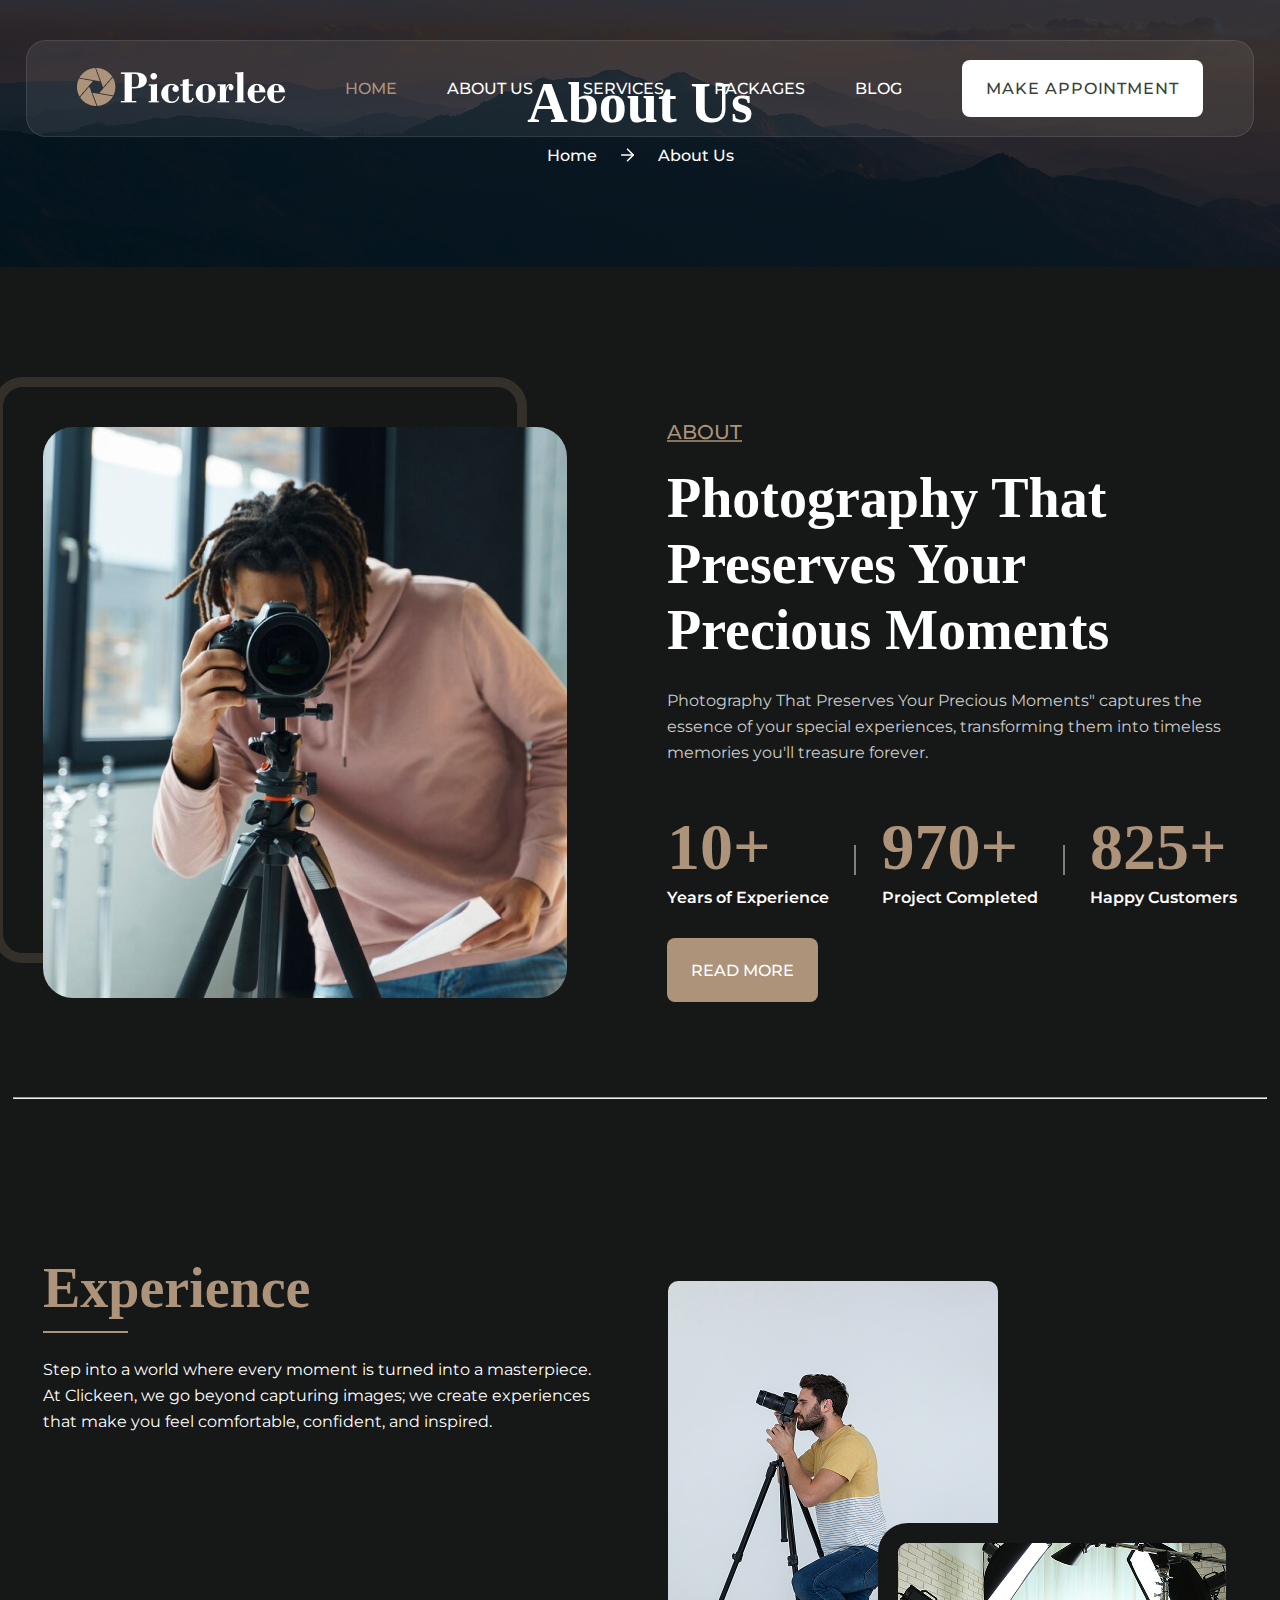
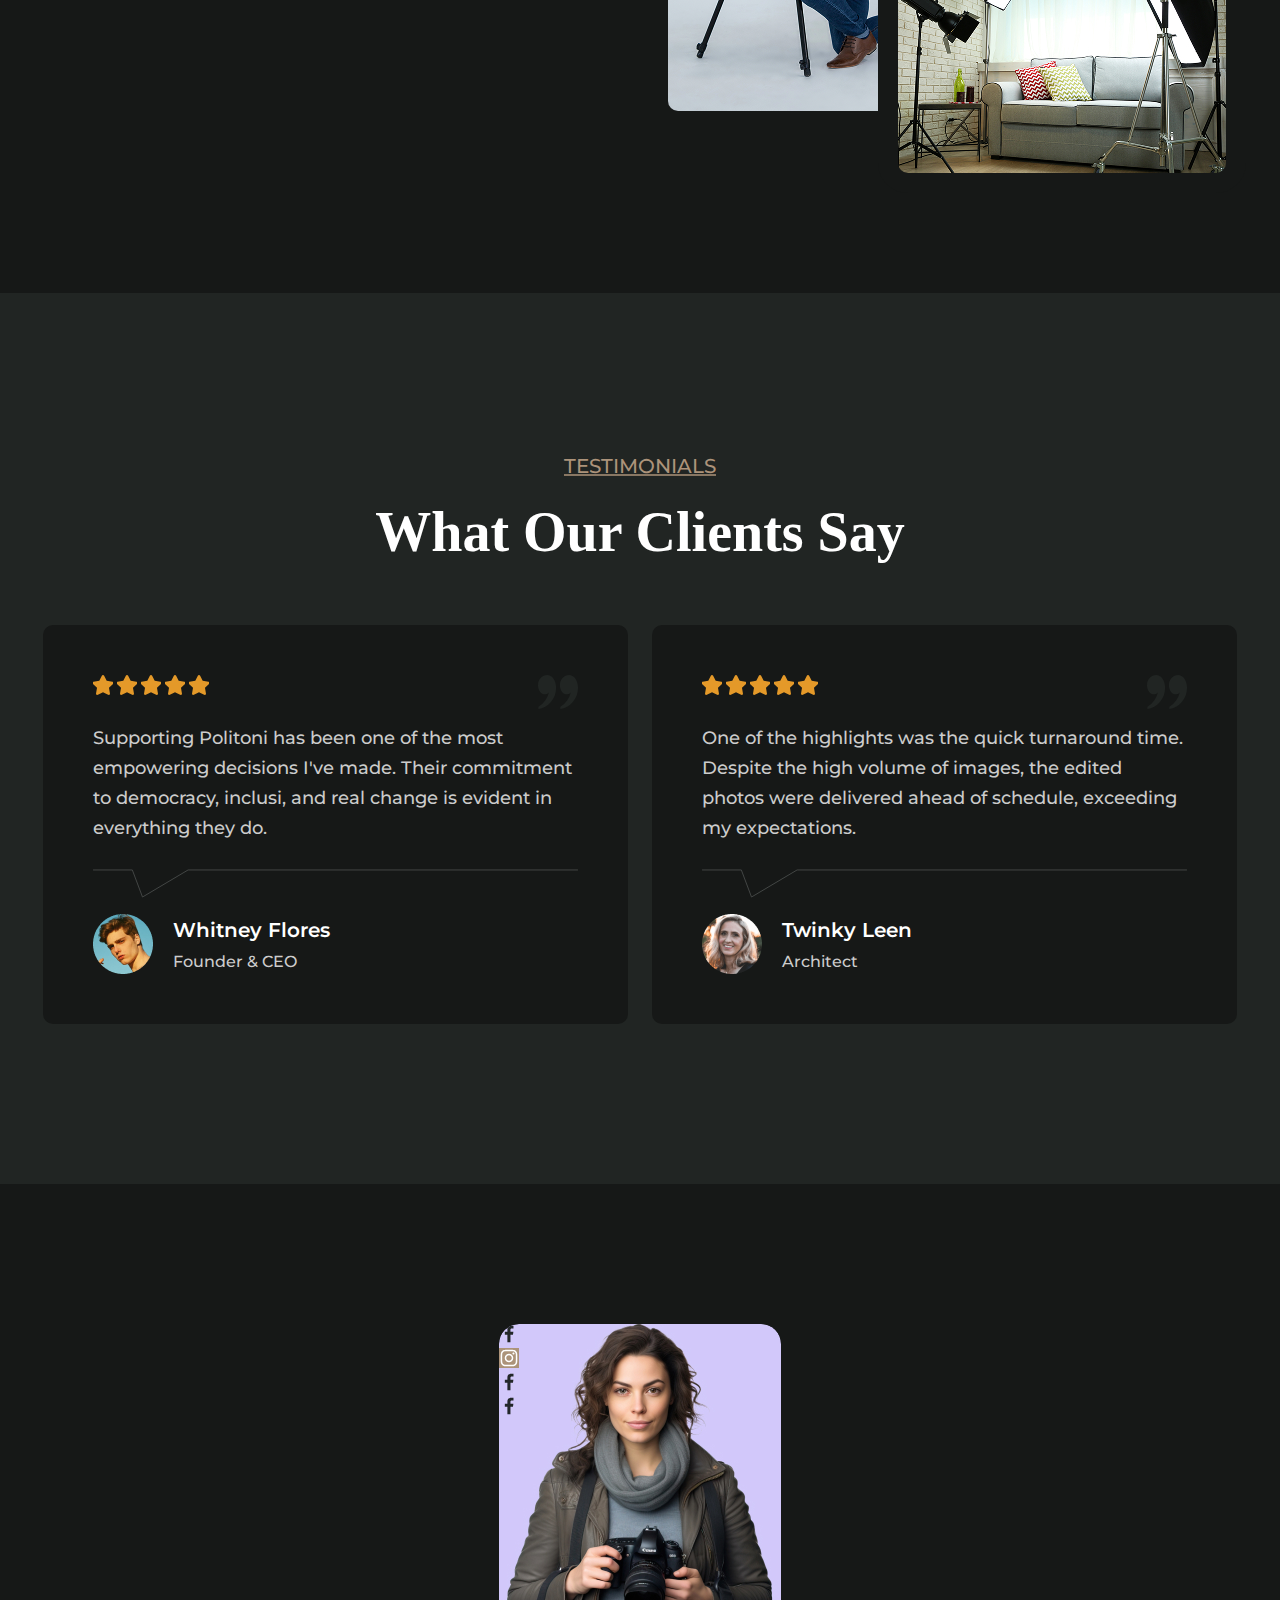
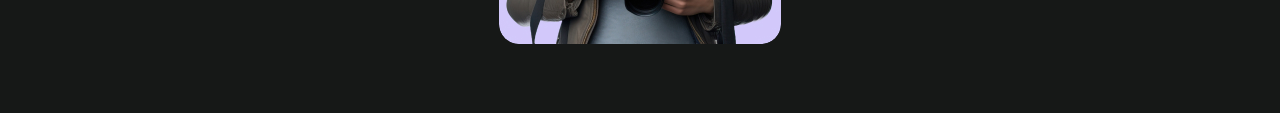
==== about.html @ f5c2432b "first commit" ====
<!DOCTYPE html>
<html lang="en">
  <head>
    <meta charset="UTF-8" />
    <meta name="viewport" content="width=device-width, initial-scale=1.0" />
    <title>About Us</title>
    <link rel="stylesheet" href="style.css" />
    <link rel="stylesheet" href="about.css" />
    <link rel="preconnect" href="https://fonts.googleapis.com" />
    <link rel="preconnect" href="https://fonts.gstatic.com" crossorigin />
    <link
      href="https://fonts.googleapis.com/css2?family=Montserrat:ital,wght@0,100..900;1,100..900&display=swap"
      rel="stylesheet"
    />
  </head>
  <body>
    <!-- top banner -->
    <div class="top-banner">
      <div class="banner">
        <img
          class="banner-img"
          src="Images/About us/ash-edmonds-v0Qujn-zHJk-unsplash 1.jpg"
          alt=""
        />
        <span class="banner-overlay"> </span>

        <header>
          <a href="index.html"><img src="Images/Homepage/Logo.png" alt="" /></a>
          <nav>
            <ul class="menu">
              <svg
                class="X-icon"
                xmlns="http://www.w3.org/2000/svg"
                viewBox="0 0 384 512"
              >
                <path
                  d="M342.6 150.6c12.5-12.5 12.5-32.8 0-45.3s-32.8-12.5-45.3 0L192 210.7 86.6 105.4c-12.5-12.5-32.8-12.5-45.3 0s-12.5 32.8 0 45.3L146.7 256 41.4 361.4c-12.5 12.5-12.5 32.8 0 45.3s32.8 12.5 45.3 0L192 301.3 297.4 406.6c12.5 12.5 32.8 12.5 45.3 0s12.5-32.8 0-45.3L237.3 256 342.6 150.6z"
                />
              </svg>
              <li><a href="#" class="active">Home</a></li>
              <li><a href="about.html">About us</a></li>
              <li><a href="#">Services</a></li>
              <li><a href="#">Packages</a></li>
              <li><a href="#">blog</a></li>
            </ul>
          </nav>
          <a href="#" id="btn">Make Appointment</a>
          <svg
            class="bar-icon"
            xmlns="http://www.w3.org/2000/svg"
            viewBox="0 0 512 512"
          >
            <path
              d="M0 96C0 78.3 14.3 64 32 64l384 0c17.7 0 32 14.3 32 32s-14.3 32-32 32L32 128C14.3 128 0 113.7 0 96zM64 256c0-17.7 14.3-32 32-32l384 0c17.7 0 32 14.3 32 32s-14.3 32-32 32L96 288c-17.7 0-32-14.3-32-32zM448 416c0 17.7-14.3 32-32 32L32 448c-17.7 0-32-14.3-32-32s14.3-32 32-32l384 0c17.7 0 32 14.3 32 32z"
            />
          </svg>
        </header>
        <span class="overlay"></span>

        <div class="banner-content">
          <h2>About Us</h2>
          <div class="path">
            <a href="index.html">Home</a>
            <img src="Images/About us/arrow.svg" alt="" />
            <a href="about.html">About Us</a>
          </div>
        </div>
      </div>
    </div>

    <!-- About us section -->
    <div class="about about-page">
      <div class="container about-container">
        <div class="img-div">
          <div class="about-border"></div>
          <img class="img" src="Images/Homepage/image 2.png" alt="" />
        </div>

        <div class="about-content">
          <h4 class="h4">About</h4>
          <h2>Photography That Preserves Your Precious Moments</h2>
          <p>
            Photography That Preserves Your Precious Moments" captures the
            essence of your special experiences, transforming them into timeless
            memories you'll treasure forever.
          </p>

          <div class="stats-container">
            <div class="stat">
              <h1 class="number">10+</h1>
              <h6 class="label">Years of Experience</h6>
            </div>
            <div class="divider"></div>
            <div class="stat">
              <h1 class="number">970+</h1>
              <h6 class="label">Project Completed</h6>
            </div>
            <div class="divider"></div>
            <div class="stat">
              <h1 class="number">825+</h1>
              <h6 class="label">Happy Customers</h6>
            </div>
          </div>

          <a href="#">READ MORE</a>
        </div>
      </div>
    </div>

    <!-- divider -->
    <div class="hr"><hr class="container about-hr" /></div>

    <!-- progress section -->
    <div class="progress">
      <div class="progress-containers container">
        <div class="text-section">
          <h2>Experience</h2>
          <p>
            Step into a world where every moment is turned into a masterpiece.
            At Clickeen, we go beyond capturing images; we create experiences
            that make you feel comfortable, confident, and inspired.
          </p>
          <div class="progress-bar" data-width="80">
            <span>Photography <span class="progress-text">0%</span></span>
            <div class="bar bar-1"><div class="fill photography"></div></div>
          </div>
          <div class="progress-bar" data-width="85">
            <span>Videography <span class="progress-text">0%</span></span>
            <div class="bar bar-2"><div class="fill videography"></div></div>
          </div>
          <div class="progress-bar" data-width="90">
            <span>Event Management <span class="progress-text">0%</span></span>
            <div class="bar bar-3"><div class="fill event"></div></div>
          </div>
        </div>

        <div class="image-section">
          <img src="Images/About us/image(1).png" alt="Photographer" />
          <img src="Images/About us/Image(2).jpg" alt="Studio Setup" />
        </div>
      </div>
    </div>

    <!-- Testemonial section -->
    <div class="testemonials">
      <div class="testemonial-content container">
        <h4 class="h4">Testimonials</h4>
        <h2>What Our Clients Say</h2>
      </div>

      <div class="testimonial-container container">
        <div class="testemonial-item">
          <div class="rating">
            <img src="Images/Homepage/star.svg" alt="" />
            <img src="Images/Homepage/star.svg" alt="" />
            <img src="Images/Homepage/star.svg" alt="" />
            <img src="Images/Homepage/star.svg" alt="" />
            <img src="Images/Homepage/star.svg" alt="" />
          </div>
          <p>
            Supporting Politoni has been one of the most empowering decisions
            I've made. Their commitment to democracy, inclusi, and real change
            is evident in everything they do.
          </p>
          <img class="line" src="Images/Homepage/line.svg" />
          <div class="profile">
            <img src="Images/Homepage/Avater.png" alt="" />
            <div>
              <h5>Whitney Flores</h5>
              <p>Founder & CEO</p>
            </div>
          </div>
          <img class="quation" src="Images/Homepage/Quotation.svg" alt="" />
        </div>

        <div class="testemonial-item">
          <div class="rating">
            <img src="Images/Homepage/star.svg" alt="" />
            <img src="Images/Homepage/star.svg" alt="" />
            <img src="Images/Homepage/star.svg" alt="" />
            <img src="Images/Homepage/star.svg" alt="" />
            <img src="Images/Homepage/star.svg" alt="" />
          </div>
          <p>
            One of the highlights was the quick turnaround time. Despite the
            high volume of images, the edited photos were delivered ahead of
            schedule, exceeding my expectations.
          </p>
          <img class="line" src="Images/Homepage/line.svg" />
          <div class="profile">
            <img src="Images/Homepage/Avater (1).png" alt="" />
            <div>
              <h5>Twinky Leen</h5>
              <p>Architect</p>
            </div>
          </div>
          <img class="quation" src="Images/Homepage/Quotation.svg" alt="" />
        </div>
      </div>
    </div>

    <!-- card section -->
    <div class="ab-card-sec">
      <div class="about-card-container container">
        <div class="about-card">
          <img
            class="about-card-img"
            src="Images/About us/image_01.jpg"
            alt=""
          />
          <div class="about-card-hover">
            <div class="about-card-hover-icon">
              <svg
                width="20"
                height="20"
                viewBox="0 0 20 20"
                fill="none"
                xmlns="http://www.w3.org/2000/svg"
              >
                <path
                  d="M11.4512 18.3334V10.7315H14.0018L14.3845 7.76805H11.4512V5.87631C11.4512 5.01858 11.6884 4.43405 12.9198 4.43405L14.4877 4.43341V1.78277C14.2166 1.74754 13.2858 1.66675 12.2025 1.66675C9.94032 1.66675 8.3916 3.04755 8.3916 5.58281V7.76805H5.83325V10.7315H8.3916V18.3334H11.4512Z"
                  fill="#232729"
                />
              </svg>
            </div>

            <div class="about-card-hover-icon">
              <svg
                xmlns="http://www.w3.org/2000/svg"
                width="20"
                height="20"
                viewBox="0 0 20 20"
                fill="none"
              >
                <rect width="20" height="20" fill="#AC937A" />
                <path
                  d="M18.2879 6.56681C18.2488 5.68124 18.1056 5.07242 17.9005 4.54487C17.6889 3.98489 17.3633 3.48354 16.9367 3.06677C16.5199 2.6435 16.0153 2.31461 15.4618 2.10629C14.9312 1.90114 14.3255 1.75794 13.44 1.71889C12.5478 1.67654 12.2646 1.66675 10.0017 1.66675C7.73892 1.66675 7.45568 1.67654 6.56681 1.71559C5.68124 1.75463 5.07242 1.89796 4.545 2.10298C3.98489 2.31461 3.48354 2.6402 3.06677 3.06677C2.6435 3.48354 2.31474 3.9882 2.10629 4.54169C1.90114 5.07242 1.75794 5.67794 1.71889 6.5635C1.67654 7.45568 1.66675 7.73892 1.66675 10.0017C1.66675 12.2646 1.67654 12.5478 1.71559 13.4367C1.75463 14.3222 1.89796 14.931 2.10311 15.4586C2.31474 16.0186 2.6435 16.5199 3.06677 16.9367C3.48354 17.36 3.9882 17.6889 4.54169 17.8972C5.07242 18.1023 5.67794 18.2455 6.56363 18.2846C7.45238 18.3238 7.73574 18.3334 9.99856 18.3334C12.2614 18.3334 12.5446 18.3238 13.4335 18.2846C14.319 18.2455 14.9279 18.1023 15.4553 17.8972C16.5754 17.4641 17.4609 16.5786 17.894 15.4586C18.099 14.9279 18.2424 14.3222 18.2814 13.4367C18.3204 12.5478 18.3302 12.2646 18.3302 10.0017C18.3302 7.73892 18.3269 7.45568 18.2879 6.56681ZM16.787 13.3715C16.7511 14.1855 16.6144 14.625 16.5005 14.9181C16.2204 15.6442 15.6442 16.2204 14.9181 16.5005C14.625 16.6144 14.1823 16.7511 13.3715 16.7869C12.4925 16.8261 12.2288 16.8357 10.005 16.8357C7.78127 16.8357 7.51431 16.8261 6.63841 16.7869C5.82445 16.7511 5.38491 16.6144 5.09188 16.5005C4.73056 16.3669 4.40167 16.1553 4.13471 15.8786C3.85796 15.6083 3.64633 15.2827 3.51279 14.9214C3.39884 14.6284 3.26212 14.1855 3.22638 13.3749C3.18721 12.4958 3.17754 12.232 3.17754 10.0082C3.17754 7.78445 3.18721 7.51749 3.22638 6.64172C3.26212 5.82776 3.39884 5.38822 3.51279 5.09519C3.64633 4.73374 3.85796 4.40497 4.13802 4.13789C4.40815 3.86114 4.73374 3.64951 5.09519 3.5161C5.38822 3.40214 5.83106 3.26542 6.64172 3.22956C7.5208 3.19051 7.78457 3.18072 10.0082 3.18072C12.2353 3.18072 12.499 3.19051 13.3749 3.22956C14.1888 3.26542 14.6284 3.40214 14.9214 3.5161C15.2827 3.64951 15.6116 3.86114 15.8786 4.13789C16.1553 4.40815 16.3669 4.73374 16.5005 5.09519C16.6144 5.38822 16.7511 5.83094 16.787 6.64172C16.8261 7.5208 16.8359 7.78445 16.8359 10.0082C16.8359 12.232 16.8261 12.4925 16.787 13.3715Z"
                  fill="white"
                />
                <path
                  d="M10.0019 5.72046C7.63823 5.72046 5.72046 7.63811 5.72046 10.0019C5.72046 12.3657 7.63823 14.2834 10.0019 14.2834C12.3657 14.2834 14.2834 12.3657 14.2834 10.0019C14.2834 7.63811 12.3657 5.72046 10.0019 5.72046ZM10.0019 12.7792C8.46848 12.7792 7.22464 11.5355 7.22464 10.0019C7.22464 8.46835 8.46848 7.22464 10.0019 7.22464C11.5355 7.22464 12.7792 8.46835 12.7792 10.0019C12.7792 11.5355 11.5355 12.7792 10.0019 12.7792Z"
                  fill="white"
                />
                <path
                  d="M15.4523 5.55055C15.4523 6.10252 15.0047 6.55007 14.4526 6.55007C13.9007 6.55007 13.4531 6.10252 13.4531 5.55055C13.4531 4.99845 13.9007 4.55103 14.4526 4.55103C15.0047 4.55103 15.4523 4.99845 15.4523 5.55055Z"
                  fill="white"
                />
              </svg>
            </div>

            <div class="about-card-hover-icon">
              <svg
                width="20"
                height="20"
                viewBox="0 0 20 20"
                fill="none"
                xmlns="http://www.w3.org/2000/svg"
              >
                <path
                  d="M11.4512 18.3334V10.7315H14.0018L14.3845 7.76805H11.4512V5.87631C11.4512 5.01858 11.6884 4.43405 12.9198 4.43405L14.4877 4.43341V1.78277C14.2166 1.74754 13.2858 1.66675 12.2025 1.66675C9.94032 1.66675 8.3916 3.04755 8.3916 5.58281V7.76805H5.83325V10.7315H8.3916V18.3334H11.4512Z"
                  fill="#232729"
                />
              </svg>
            </div>

            <div class="about-card-hover-icon">
              <svg
                width="20"
                height="20"
                viewBox="0 0 20 20"
                fill="none"
                xmlns="http://www.w3.org/2000/svg"
              >
                <path
                  d="M11.4512 18.3334V10.7315H14.0018L14.3845 7.76805H11.4512V5.87631C11.4512 5.01858 11.6884 4.43405 12.9198 4.43405L14.4877 4.43341V1.78277C14.2166 1.74754 13.2858 1.66675 12.2025 1.66675C9.94032 1.66675 8.3916 3.04755 8.3916 5.58281V7.76805H5.83325V10.7315H8.3916V18.3334H11.4512Z"
                  fill="#232729"
                />
              </svg>
            </div>
          </div>
        </div>
      </div>
    </div>
    <script>
      function animateProgressBars() {
        document.querySelectorAll(".progress-bar").forEach((bar) => {
          const rect = bar.getBoundingClientRect();
          if (rect.top < window.innerHeight - 100) {
            bar.classList.add("visible");
            const fill = bar.querySelector(".fill");
            const text = bar.querySelector(".progress-text");
            const targetValue = parseInt(bar.getAttribute("data-width"));
            fill.style.width = targetValue + "%";
            text.style.opacity = 1;
            let count = 0;
            const interval = setInterval(() => {
              if (count >= targetValue) {
                text.textContent = targetValue + "%";
                clearInterval(interval);
              } else {
                count++;
                text.textContent = count + "%";
              }
            }, 15);
          }
        });
      }

      document.addEventListener("scroll", animateProgressBars);
      document.addEventListener("DOMContentLoaded", animateProgressBars);
    </script>
  </body>
</html>
---- style.css ----
:root {
  --primary-color: #ac937a;
  --secondary-color: #cccccc;
  --pure-white: #fff;
  --bg-1: #161817;
  --bg-2: #212523;
  --font-size-1: 16px;
  --font-size-2: 18px;
  --font-size-3: 56px;
}
* {
  margin: 0;
  padding: 0;
  box-sizing: border-box;
  scrollbar-width: thin;
  scrollbar-color: var(--primary-color) var(--secondary-color);
  scroll-behavior: smooth;
}

p {
  color: var(--secondary-color);
  font-family: Montserrat, sans-serif;
  font-size: var(--font-size-1);
}
h2 {
  font-size: var(--font-size-3);
  color: var(--pure-white);
  font-weight: 700;
  line-height: 66px;
}
a {
  text-decoration: none;
  transition: 0.3s ease-in;
}
a:hover {
  color: var(--primary-color);
}

.container {
  max-width: 1254px;
  margin: 0 auto;
  padding: 0 30px !important;
}

/* header start */
header {
  font-family: Montserrat, sans-serif;
  display: flex;
  align-items: center;
  justify-content: space-between;
  border-radius: 20px;
  border: 1px solid rgba(255, 255, 255, 0.1);
  background-color: rgba(255, 255, 255, 0.07);
  margin: 0 auto;
  max-width: 96vw;
  padding: 19px 50px;
  text-transform: uppercase;
  margin-bottom: 8vh;
}
header nav ul {
  display: flex;
  list-style: none;
  transition-duration: 1s;
}
header nav ul svg {
  display: none;
  width: 35px;
  height: auto;
  fill: white;
}
header nav ul li {
  margin: 0 25px;
}
header nav ul li a {
  text-decoration: none;
  color: var(--pure-white);
  font-size: var(--font-size-1);
  font-weight: 500;
}
header #btn {
  padding: 19px 24.5px;
  border-radius: 8px;
  color: #354239;
  font-weight: 500;
  text-transform: uppercase;
  background-color: var(--pure-white);
  font-size: var(--font-size-1);
  letter-spacing: 0.9px;
}
header #btn:hover {
  background-color: var(--primary-color);
  color: var(--pure-white);
}
.active {
  color: var(--primary-color);
}
.bar-icon {
  width: 35px;
  height: auto;
  display: none;
  fill: var(--secondary-color);
}
.open {
  display: flex;
  flex-direction: column;
  align-items: flex-end;
  right: 0;
}
.overlay {
  top: 0;
  left: 0;
  position: fixed;
  width: 100%;
  height: 100%;
  background-color: rgba(0, 0, 0, 0.5);
  display: none;
}
/* header end */

/* hero start */
.hero {
  background-image: url(Images/Homepage/Background_Image.jpg);
  background-repeat: no-repeat;
  width: 100%;
  background-size: cover;
  background-position: center;
  padding: 40px 0;
  height: 98vh;
  overflow: hidden;
}
.content {
  display: flex;
  justify-content: center;
  flex-direction: column;
  height: 80%;
  margin-left: auto;
  margin-right: auto;
}

.content-2 {
  max-width: 652px;
  z-index: 5;
}
.h4 {
  color: #ac937a;
  font-family: Montserrat;
  font-size: 20px;
  font-weight: 500;
  line-height: 66px; /* 330% */
  text-decoration-line: underline;
  text-decoration-color: #ac937abf;
  text-decoration-thickness: 2px;
  text-transform: uppercase;
}
.content-2 h1,
.content-2 span {
  color: var(--pure-white);
  font-family: "Libre Bodon", serif;
  font-size: 80px;
  font-weight: 700;
  line-height: 90px; /* 112.5% */
  text-transform: uppercase;
  letter-spacing: -3px;
  position: relative;
  margin-bottom: 20px;
}
.content-2 span::after {
  content: "";
  position: absolute;
  display: block;
  width: 100%;
  height: 18px;
  background-color: #dda924;
  margin-top: 10px;
  bottom: 8px;
  z-index: -1;
  border-radius: 10px;
}
.content-2 p {
  font-size: var(--font-size-2);
  font-family: montserrat, sans-serif;
  line-height: 30px;
  font-weight: 500;
  margin-bottom: 60px;
}
.content-2 :nth-child(4) {
  display: inline-flex;
  padding: 22.5px 24px;
  justify-content: center;
  align-items: center;
  gap: 10px;
  background-color: var(--primary-color);
  text-transform: uppercase;
  color: var(--pure-white);
  font-family: montserrat, sans-serif;
  border-radius: 8px;
  margin: 0 10px;
}
.content-2 :nth-child(4):hover {
  background-color: #8a7460;
}
.content-2 :nth-child(5) {
  display: inline-flex;
  padding: 22.5px 24px;
  justify-content: center;
  align-items: center;
  gap: 10px;
  border-radius: 8px;
  border: 1px solid rgba(255, 255, 255, 0.2);
  font-family: montserrat, sans-serif;
  color: var(--pure-white);
  text-transform: uppercase;
}
.content-2 :nth-child(5):hover {
  color: #354239;
  background-color: var(--pure-white);
}
.content-1 h1 {
  color: var(--pure-white);
  font-size: 80px;
  color: rgba(255, 255, 255, 0.08);
  font-family: Montserrat;
  font-size: 80px;
  font-weight: 800;

  letter-spacing: -1.92px;
}
.content-1 {
  rotate: -90deg;
  margin-right: auto;
  position: absolute;
  transform: translate(-40%, -270%);
  z-index: 0;

  margin: auto 0;
}
.d1 {
  position: relative;
  height: 75vh;
}

/* hero end */

/* animated logo */
.animated-logo {
  background-color: var(--bg-2);
  padding: 100px 0;
}
.logo-slider {
  width: 100%;
  max-width: 100%;
  overflow: hidden;
  position: relative;
}
.logos {
  display: flex;
  white-space: nowrap;
  align-items: center;
  gap: 30px;
}
.animate-logo {
  flex: 0 0 auto;
}
.animate-logo h5 {
  color: #d9d9d9;
  font-family: "Bodoni MT";
  font-size: 150px;
  font-weight: 700;
  line-height: 90px; /* 60% */
  text-transform: uppercase;
}
.animate-logo h6 {
  -webkit-text-stroke-width: 1px !important;
  color: transparent;
  -webkit-text-stroke-color: #fff !important;
  font-family: "Bodoni MT";
  font-size: 150px;
  font-weight: 700;
  line-height: 90px; /* 60% */
  text-transform: uppercase;
}

/* animated logo end */

/* about start */
.about-hm {
  background-color: var(--bg-1);
  padding: 160px 0;
  overflow-x: hidden;
  position: relative;
}
.about-container {
  display: flex;
  align-items: center;
  justify-content: space-between;
  padding: 160px 0;
  gap: 100px;
}
.about-container h4 {
  margin-top: -50px;
}
.about-content p {
  font-size: 16px;
  font-weight: 400;
  line-height: 26px;
  margin-top: 25px;
}
.about-border {
  background-color: transparent;
  position: absolute;
  top: 0;
  left: 0;
  margin: -50px 0 0 -50px;
  width: 102%;
  height: 102%;
  border-radius: 30px;
  border: 10px solid rgba(172, 147, 122, 0.2);
  z-index: -1;
  transition: 0.3s;
}

.img-div {
  position: relative;
  z-index: 2;
}
.img {
  z-index: 1;
  border-radius: 30px;
}
.about-container:hover .about-border {
  margin: 10px 0 0 10px;
}

.stats-container {
  display: flex;
  align-items: center;
  justify-content: space-between;
  margin-bottom: 50px;
  margin-top: 43px;
}

.stat {
  display: flex;
  flex-direction: column;
  justify-content: flex-start;
  align-items: flex-start;
}

.about-container .stat .number {
  color: var(--primary-color);
  font-size: 66px;
  font-weight: 700;
  line-height: normal;
}

.divider {
  width: 2px;
  height: 30px;
  background-color: gray;
}

.label {
  color: var(--pure-white);
  font-family: Montserrat;
  font-size: 16px;
  font-weight: 600;
  line-height: 26px;
}

.about-content a,
.services-content a,
.faq-content a {
  padding: 22.5px 24px;
  background-color: var(--primary-color);
  color: var(--pure-white);
  font-family: Montserrat;
  font-size: 16px;
  font-weight: 500;
  border-radius: 8px;
}
.about-content a:hover,
.services-content a:hover,
.faq-content a:hover {
  background-color: #8a7460;
}

/* about section end */

/* services section start */
.services {
  background-color: var(--bg-1);
  padding: 160px 0;
}
.services-container {
  display: flex;
  justify-content: space-between;
  padding: 160px 0;
  gap: 24px;
}

.services-content {
  width: 60%;
}

.services-content p,
.faq-content p {
  color: var(--Body_Text_Color_1, #ccc);
  /* Body Text */
  font-family: Montserrat;
  font-size: 16px;
  font-style: normal;
  font-weight: 400;
  line-height: 26px; /* 162.5% */
  margin-top: 25px;
  margin-bottom: 80px;
}

.serviced-card-container {
  display: grid;
  grid-template-columns: repeat(auto-fill, minmax(350px, 1fr));
  grid-gap: 24px;
}
.services-card {
  padding: 60px 40px;
  border-radius: 20px;
  background-color: #212523;
  overflow: auto;
  transition: margin-left 0.3s;
  overflow: hidden;
  position: relative;
  cursor: pointer;
}
.services-card img {
  transition: margin-left 0.3s 0.2s;
}
.services-card:hover > img {
  margin-left: -100px !important;
  transition: margin-left 0.3s;
}
.services-card:hover > h4 {
  margin-top: -100px !important;
  transition: margin-top 0.3s 0.2s;
}

.services-card h4 {
  color: var(--Pure_White, #fff);
  font-size: 28px;
  font-weight: 700;
  line-height: 50px;
  letter-spacing: 0.56px;
  margin-top: 24px;
  transition: margin-top 0.2s;
}
.services-card a {
  padding: 22.5px 24px;
  background-color: var(--primary-color);
  color: var(--pure-white);
  font-family: Montserrat;
  font-size: 16px;
  font-weight: 500;
  border-radius: 8px;
  position: absolute;
  bottom: -100px;
}
.services-card:hover > a {
  bottom: 50px;
}
.services-card p {
  color: var(--secondary-color);
  font-size: 16px;
  font-weight: 400;
  line-height: 26px;
  margin-top: 16px;
}

/* services section end */

/* image gallery start */
.imageGallery {
  background-color: var(--bg-2);
  padding: 140px 0 160px 0;
}

.image-content {
  display: flex;
  flex-direction: column;
  justify-content: center;
  align-items: center;
}
.image-content .filter-container {
  display: flex;
  justify-content: center;
  align-items: center;
  border-radius: 10px;
  background: rgba(255, 255, 255, 0.05);
  padding: 18px;
  margin-top: 40px;
  flex-wrap: wrap;
}
.image-content .filter-container button {
  padding: 12.5px 16px;
  border-radius: 6px;
  background-color: transparent;
  border: none;
  color: var(--pure-white);
  font-family: Montserrat;
  font-size: 16px;
  font-weight: 500;
  text-transform: uppercase;
  transition: background 0.3s ease;
  cursor: pointer;
}
.image-content .filter-container button:hover {
  background-color: rgba(255, 255, 255, 0.1);
}
.image-content .filter-container .filter-active {
  background-color: var(--primary-color);
  transition: background 0.3s ease;
}

.image-box {
  display: flex;
  justify-content: space-between;
  flex-direction: row;
  align-items: center;
  gap: 24px;
  margin-top: 60px;
}
.dream {
  display: flex;
  flex-direction: column;
  width: 100%;
}
.dream div {
  position: relative;
  overflow: hidden;
  cursor: pointer;
}
.dream .plus {
  z-index: 50;
  position: absolute;
  top: 50%;
  left: 50%;
  transform: translate(-50%, -50%) !important;
  width: 70px;
  height: 70px;
  border-radius: 50%;
  border: 2px solid #f7f7f6;
  font-size: 50%;
  color: #f7f7f6;
  font-size: 40px;
  display: flex;
  align-items: center;
  justify-content: center;
  transition: 0.3s;
  opacity: 0;
  transition: 0.3s;
}
.dream img {
  width: 100%;
  margin-bottom: 24px;
  transition: 0.3s;
}
.dream .ov-2 {
  width: 100%;
  height: 100%;
  background-color: #161817;
  z-index: 5;
}
.dream div:hover > div {
  opacity: 1;
}
.dream div:hover > img {
  transform: scale(1.05);
  z-index: -1;
  opacity: 0.8;
}

/* end */

/* Faq section start */
#faq {
  background-color: var(--bg-1);
  padding: 140px 0 160px 0;
  display: flex;
  align-items: center;
  justify-content: center;
}
.faq-container {
  display: grid;
  grid-template-columns: minmax(0, 408px) auto;
  border-radius: 12px;
  gap: 100px;
}

.faq-content {
  width: 418px;
}

.faq-section {
  display: flex;
  flex-direction: column;
  align-items: center;
  width: 724px;
  gap: 16px;
  width: 100%;
  margin-left: auto;
}

.faq-item {
  border-radius: 12px;
  background: #212523;
  padding: 22px 30px;
}

.faq-question {
  display: flex;
  justify-content: space-between;
  align-items: center;
  width: 100%;
  height: 25px;
  background: none;
  border: none;
  outline: none;
  cursor: pointer;
  transition: color 0.3s ease-in-out;
  color: var(--Pure_White, #fff);
  font-family: Montserrat;
  font-size: 20px;
  font-weight: 600;
}

.icon-bg {
  position: relative;
  display: flex;
  justify-content: center;
  align-items: center;
  margin-right: 5px;
}
.toggle-icon {
  font-size: 40px;
  transition: transform 0.3s ease-in-out;
  position: absolute;
  font-weight: 100;
}

.faq-answer {
  max-height: 0;
  overflow: hidden;
  transition: max-height 0.3s ease, padding 0.3s ease;
}

.faq-answer p {
  color: var(--secondary-color);
  font-family: Montserrat;
  font-size: 16px;
  font-weight: 400;
  line-height: 26px;
  margin-top: 24px;
}

/* Faq section end */

/* Testimonial */

.testemonials {
  background-color: var(--bg-2);
  padding: 140px 0 160px 0;
  display: flex;
  align-items: center;
  justify-content: center;
  flex-direction: column;
}
.testemonial-content {
  display: flex;
  align-items: center;
  justify-content: center;
  flex-direction: column;
}

.testimonial-container {
  display: grid;
  grid-template-columns: repeat(auto-fit, minmax(500px, 1fr));
  gap: 24px;
  margin-top: 60px;
}
.testemonial-item {
  border-radius: 10px;
  background-color: #161817;
  padding: 50px;
  position: relative;
  cursor: pointer;
}
.testemonial-item:hover {
  /* box shadow */
  box-shadow: 10px 10px 20px #ffffff12;
  transition: 0.2s;
}
.testemonial-item p {
  margin-top: 24px;
  color: var(--secondary-color);
  font-size: var(--font-size-2);
  font-weight: 500;
  line-height: 30px;
}
.line {
  margin-top: 26px;
  width: 100%;
}
.profile {
  margin-top: 12px;
  display: flex;
  align-items: center;
  gap: 20px;
}

.profile div {
  display: flex;
  justify-content: center;
  flex-direction: column;
}
.profile div h5 {
  color: var(--pure-white);
  font-family: Montserrat;
  font-size: 20px;
  font-weight: 600;
  line-height: 30px;
}
.profile div p {
  color: var(--secondary-color);
  font-size: var(--font-size-1);
  font-weight: 500;
  line-height: 24px;
  margin-top: 5px;
}

.testemonial-item .quation {
  position: absolute;
  top: 50px;
  right: 50px;
}

/* Testimonial end */

.bloge {
  background-color: var(--bg-1);
  padding: 140px 0 160px 0;
  display: flex;
  align-items: center;
  justify-content: center;
  flex-direction: column;
}

.bloge-content-container {
  display: flex;
  align-items: center;
  justify-content: center;
  flex-direction: column;
}

.bloge-item-container {
  display: grid;
  grid-template-columns: repeat(auto-fit, minmax(300px, 1fr));
  gap: 42px;
  margin-top: 60px;
  align-items: center;
}
.bloge-item {
  cursor: pointer;
}
.bloge-item img {
  width: 100%;
  border-radius: 10px;
}
.bloge-item h3 {
  color: var(--pure-white);
  font-size: 32px;
  font-weight: 400;
  line-height: 40px;
  margin-top: 24px;
}
.bloge-item p {
  color: var(--secondary-color);
  font-size: 14px;
  font-weight: 500;
  line-height: normal;
  margin-top: 42px;
}

/* end */

/* Footer */
footer {
  background-color: var(--bg-2);
  padding: 100px 0 50px;
  color: var(--pure-white);
  font-family: Montserrat, sans-serif;
}

.footer-container {
  display: flex;
  justify-content: space-between;
  flex-wrap: wrap;
  gap: 50px;
}
.footer-container hr {
  width: 1px;
  background-color: var(--primary-color);
  opacity: 0.1;
}

.footer-logo {
  margin-bottom: 50px;
}

.footer-logo h2 {
  font-size: 24px;
  font-weight: 700;
}

.footer-contact {
  display: flex;
  flex-direction: column;
  gap: 20px;
}

.footer-contact p {
  display: flex;
  align-items: center;
  gap: 12px;
  color: var(--pure-white);
  font-size: 20px;
  font-weight: 500;
  line-height: 16px;
}
.footer-links {
  min-width: 300px;
}

.footer-links h5 {
  margin-bottom: 67px;
  color: var(--pure-white);
  font-family: "Bodoni MT";
  font-size: 32px;
  font-weight: 400;
  line-height: 21px;
}

.footer-links ul {
  list-style: none;
  padding: 0;
  column-count: 2;
  column-gap: 23px;
}

.footer-links li {
  margin-bottom: 28px;
  font-family: Montserrat;
  font-size: var(--font-size-1);
  font-weight: 500;
  line-height: normal;
  text-transform: uppercase;
}

.footer-links a {
  color: var(--pure-white);
  text-decoration: none;
  transition: color 0.3s ease;
}
.footer-active-link {
  color: var(--primary-color) !important;
}
.footer-links a:hover {
  color: var(--primary-color);
}

.footer-newsletter {
  flex: 2;
  min-width: 300px;
}

.footer-newsletter h5 {
  margin-bottom: 20px;
  color: var(--pure-white);
  font-family: "Bodoni MT";
  font-size: 32px;
  font-weight: 400;
  line-height: 40px;
}

.newsletter-form {
  display: flex;
  gap: 10px;
}

.newsletter-form input {
  flex: 1;
  padding: 20px 24px;
  color: var(--pure-white);
  border-radius: 8px;
  border: 1px solid #444846;
  background-color: #212523;
}

.newsletter-form button {
  padding: 20px 24px;
  background-color: var(--primary-color);
  color: var(--pure-white);
  border: none;
  border-radius: 5px;
  cursor: pointer;
  transition: background-color 0.3s ease;
}

.newsletter-form button:hover {
  background-color: #8a7460;
}

.social-icons {
  display: flex;
  gap: 8px;
  margin-top: 40px;
}

.social-icons a {
  padding: 10px;
  display: flex;
  align-items: center;
  justify-content: center;
  border-radius: 50%;
  text-decoration: none;
  transition: background-color 0.3s ease;
  border-radius: 8px;
  border: 1px solid rgb(255, 255, 255, 0.1);
}
.footer-active {
  background-color: var(--primary-color) !important;
}

.social-icons a:hover {
  background-color: #8a7460;
}

/* bottom */

.footer-bottom {
  margin-top: 80px;
  padding-top: 50px;
  border-top: 1px solid rgba(172, 147, 122, 0.1);
  display: flex;
  justify-content: space-between;
  align-items: center;
  flex-wrap: wrap;
  gap: 20px;
}

.footer-bottom p {
  font-size: 14px;
  color: var(--pure-white, #fff);
  font-size: var(--font-size-1);
  font-weight: 400;
  line-height: 26px; /* 162.5% */
}
.footer-bottom p span {
  font-weight: 700;
}
.footer-bottom-links ul {
  padding: 0;
  display: flex;
  gap: 10px;
}
.footer-bottom-links ul li {
  list-style: none;
}
.footer-bottom-links a {
  transition: color 0.3s ease;
  font-size: 14px;
  color: var(--pure-white, #fff);
  font-size: var(--font-size-1);
  font-weight: 400;
  line-height: 26px; /* 162.5% */
}
.list {
  list-style: disc !important;
  margin-left: 21px;
}

.footer-bottom-links a:hover {
  color: var(--primary-color);
}
/* All are end */

/* Responsive */

@media (max-width: 1270px) {
  .faq-container {
    grid-template-columns: 1fr;
  }

  .faq-content,
  .faq-section {
    width: 100%;
  }
  .faq-section {
    margin-right: auto;
  }
}

/* laptop device */
@media (max-width: 1220px) {
  h2 {
    font-size: clamp(30px, 4vw, 56px);
  }
  nav ul {
    top: 0;
    flex-direction: column;
    height: 100vh;
    width: 35vw;
    position: fixed;
    right: -500px;
    background-color: #dda924;
    padding: 50px 0 0 3vw;
    gap: 30px;
    align-items: flex-start !important;
    justify-content: flex-start !important;

    background: rgba(0, 0, 0, 0.442);
    box-shadow: 0 4px 30px rgba(0, 0, 0, 0.1);
    backdrop-filter: blur(10.5px);
    -webkit-backdrop-filter: blur(10.5px);
    border-left: 1px solid var(--pure-white);
  }
  .bar-icon {
    display: block;
  }
  header #btn {
    padding: 19px 24.5px;
    margin-left: auto;
    margin-right: 20px;
  }
  .overlay-open {
    display: block;
    z-index: 6;
  }
  header a,
  header svg {
    z-index: 10;
  }
  nav {
    z-index: 100;
  }
  header nav ul svg {
    display: block;
  }
  /* header end */
  .services-card:hover {
    padding-bottom: 100px;
  }
  .services-card:hover > a {
    bottom: 15px;
  }
  .about-container {
    flex-direction: column;
  }
  .testimonial-container {
    display: grid;
    grid-template-columns: 1fr;
    gap: 24px;
    margin-top: 60px;
  }
  .bloge-item-container {
    display: grid;
    grid-template-columns: 1fr 50%;
    gap: 42px;
    margin-top: 60px;
    align-items: center;
  }
  .faq-question {
    gap: 20px;
  }
  .footer-container {
    flex-wrap: wrap;
  }
}
/* tablat device */
@media screen and (max-width: 850px) {
  .container {
    padding: 0 24px;
  }
  header {
    padding: 12px 20px;
  }
  header #btn {
    padding: 19px 15px;
  }
  .hero {
    height: 800px !important;
    background-position: 75% 50% !important;
  }
  .services-container {
    flex-direction: column;
  }
  .services-content {
    width: 100%;
    margin-bottom: 50px;
  }
  .services-card:hover {
    padding-bottom: 100px;
  }
  .services-card:hover > a {
    padding: 20px 20px;
  }
  .image-box {
    display: flex;
    flex-wrap: wrap;
  }
  .bloge-item-container {
    grid-template-columns: 1fr;
  }

  /* fotter */
  .footer-container {
    flex-direction: column;
  }

  .footer-logo-section,
  .footer-links,
  .footer-newsletter {
    width: 100%;
  }

  .newsletter-form {
    flex-direction: column;
  }

  .footer-bottom {
    flex-direction: column;
    text-align: center;
  }

  .footer-bottom-links {
    margin-top: 10px;
  }
  .footer-links ul {
    column-count: 1;
  }
  .footer-bottom-links a {
    margin: 0 10px;
  }
}

/* Mobile device */

@media screen and (max-width: 576px) {
  .container {
    padding: 0 15px;
  }
  .about,
  .services,
  .imageGallery,
  #faq,
  .testemonials,
  .bloge {
    padding: 100px 0;
  }
  header #btn {
    display: none;
  }
  .hero {
    background-position: 75% 50% !important;
  }
  .content-2 h1,
  .content-2 span {
    font-size: 45px;
    font-weight: 600;
    line-height: 60px;
  }
  .content-2 :nth-child(4) {
    padding: 15px 12px;
    margin: 0 8px;
    font-size: 14px;
  }
  .content-2 :nth-child(5) {
    padding: 18px 12px;
    font-size: 14px;
  }
  .content-2 span::after {
    height: 14px;
  }
  nav ul {
    width: 65vw;
  }

  .img {
    width: 100%;
  }
  .animated-logo {
    padding: 50px 0;
  }
  .animate-logo h6,
  .animate-logo h5 {
    font-size: 100px;
  }
  .about-border {
    margin: -30px 0 0 -30px;
  }
  .about-container .stat .number {
    font-size: 40px;
  }
  .divider {
    display: none;
  }
  .label {
    font-size: 13px;
  }
  .about-content a,
  .services-content a,
  .faq-content a {
    padding: 16px 16px;
    font-size: 14px;
  }
  .serviced-card-container {
    grid-template-columns: 1fr;
  }
  .services-card {
    padding: 35px 25px;
  }

  .faq-question {
    height: 30px;
    line-height: 25px;
    font-size: 16px;
    font-weight: 500;
  }
  h2 {
    line-height: 50px;
  }
  .testemonial-item {
    padding: 30px;
  }
  .footer-contact p {
    font-size: 18px;
    font-weight: 400;
  }
}

/* Animation classes */
.fade-in-hidden {
  opacity: 0;
  transition: all 0.8s cubic-bezier(0.4, 0, 0.2, 1);
}

/* Slide up animation */
.fade-in-hidden.slide-up {
  transform: translateY(50px);
}

/* Slide in from left */
.fade-in-hidden.slide-left {
  transform: translateX(-50px);
}

/* Slide in from right */
.fade-in-hidden.slide-right {
  transform: translateX(50px);
}

/* Scale animation */
.fade-in-hidden.scale {
  transform: scale(0.8);
}

/* Rotate animation */
.fade-in-hidden.rotate {
  transform: rotate(-15deg);
}

/* Visible state for all animations */
.fade-in-visible {
  opacity: 1;
  transform: translate(0) scale(1) rotate(0) !important;
}

/* Add animation delays for staggered effects */
.delay-1 {
  transition-delay: 0.1s;
}
.delay-2 {
  transition-delay: 0.2s;
}
.delay-3 {
  transition-delay: 0.3s;
}
.delay-4 {
  transition-delay: 0.4s;
}
.delay-5 {
  transition-delay: 0.5s;
}
---- about.css ----
:root {
  --primary-color: #ac937a;
  --secondary-color: #cccccc;
  --pure-white: #fff;
  --bg-1: #161817;
  --bg-2: #212523;
  --font-size-1: 16px;
  --font-size-2: 18px;
  --font-size-3: 56px;
}

body {
  overflow-x: hidden;
}

.banner {
  position: relative;
  width: 100%;

  display: flex;
  justify-content: center;
  align-items: center;
}
.banner-img {
  width: 100vw;
  height: 100%;
}

.banner-overlay {
  position: absolute;
  top: 0;
  left: 0;
  width: 100%;
  height: 100%;
  background-color: #040f15;
  opacity: 0.8;
}

.banner-content {
  position: absolute;
  bottom: 40px;
  left: 50%;
  transform: translate(-50%, -50%);
  flex-direction: column;
  display: flex;
  align-items: center;
  justify-content: center;
  width: 100%;
}
.path {
  display: flex;
  align-items: center;
  justify-content: center;
  gap: 10px;
}
.path a {
  padding: 10px;
  background-color: transparent;
  color: var(--pure-white);
  font-family: Montserrat;
  font-size: 16px;
  font-weight: 500;
}
header {
  position: absolute;
  width: 100%;
  top: 40px;
}
.about-page {
  background-color: var(--bg-1);
  padding: 160px 0;
  overflow-x: hidden;
  padding: 160px 0 95px 0;
}
.hr {
  background-color: var(--bg-1);
}

/* end */
.progress {
  background-color: var(--bg-1);
  padding: 100px 0;
}
.progress-containers {
  display: flex;
  align-items: center;
  justify-content: center;
  gap: 55px;
}
.text-section {
  flex: 1;
  min-width: 300px;
}
.text-section h2 {
  color: var(--primary-color);
}
.text-section h2::after {
  content: "";
  display: block;
  width: 15%;
  height: 2px;
  background-color: var(--primary-color);
  margin-top: 10px;
}
.text-section p {
  font-size: var(--font-size-1);
  font-weight: 400;
  margin-top: 24px;
  color: var(--pure-white);
  font-weight: 400;
  line-height: 26px; /* 162.5% */
}
.progress-bar {
  margin: 50px 0;
  opacity: 0;
  transform: translateY(30px);
  transition: opacity 1s ease-in-out, transform 1s ease-in-out;
}
.progress-bar.visible {
  opacity: 1;
  transform: translateY(0);
}
.progress-bar span {
  display: flex;
  justify-content: space-between;
  color: var(--pure-white);
  font-family: "Bodoni MT";
  font-size: 20px;
  font-weight: 400;
  line-height: 26px; /* 130% */
}
.bar {
  height: 8px;
  width: 100%;
  background: #333;
  position: relative;
  overflow: hidden;
  border-radius: 5px;
}
.bar-1 {
  background-color: #ffc1d8;
}
.bar-2 {
  background-color: #cde2ff;
}
.bar-3 {
  background-color: #f3d0ff;
}
.fill {
  height: 100%;
  width: 0;
  border-radius: 5px;
  transition: width 1.5s ease-in-out;
}
.fill.photography {
  background: linear-gradient(90deg, #ff007f, #ff4da6);
}
.fill.videography {
  background: linear-gradient(90deg, #007bff, #66b3ff);
}
.fill.event {
  background: linear-gradient(90deg, #9900ff, #cc66ff);
}
.progress-text {
  opacity: 0;
  color: #fff;
  font-family: "Bodoni MT";
  font-size: 20px;
  font-weight: 400;
  line-height: 26px; /* 130% */
  transition: opacity 1.5s ease-in-out;
}
.image-section {
  flex: 1;
  display: flex;
  align-items: center;
  min-width: 300px;
}
.image-section :nth-child(2) {
  margin-left: -21%;
  margin-top: 57%;
  border: 20px solid var(--bg-1);
  border-radius: 30px;
}
.image-section img {
  width: 100%;
  max-width: 400px;
  border-radius: 10px;
  transition: transform 0.3s ease-in-out;
  border-radius: 10px;
}
/* end */
.ab-card-sec {
  background-color: var(--bg-1);
  padding: 140px 0 65px 0;
}
.about-card-container {
  display: flex;
  align-items: center;
  justify-content: center;
  gap: 24px;
}
.about-card {
  position: relative;
  width: 100%;
  max-width: 282px;
  height: auto;
  border-radius: 20px;
  overflow: hidden;
  position: relative;
}
.about-card .about-card-img {
  width: 100%;
  height: 100%;
  object-fit: cover;
  border-radius: 20px;
}
.about-card-hover {
  position: absolute;
  top: 0;
  left: 0;
  width: 100%;
  height: 100%;
}
.about-card-hover img {
}
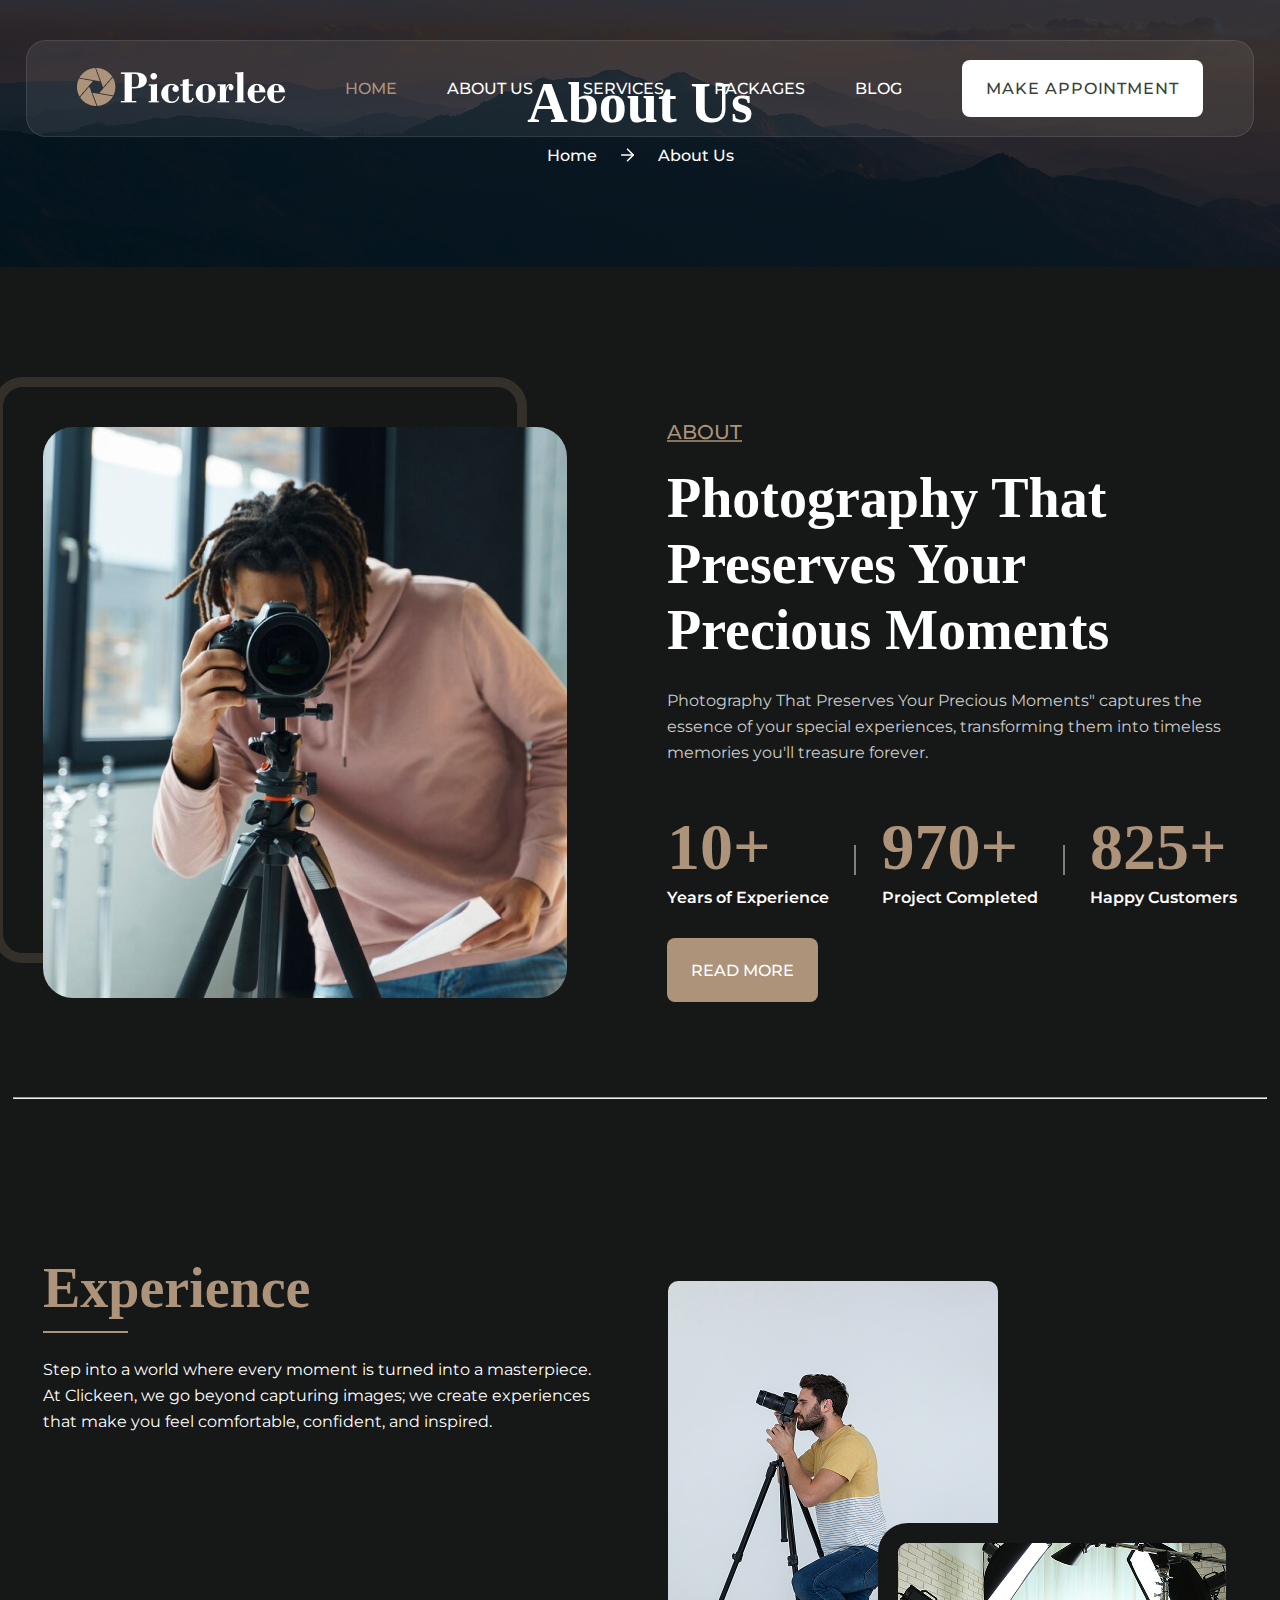
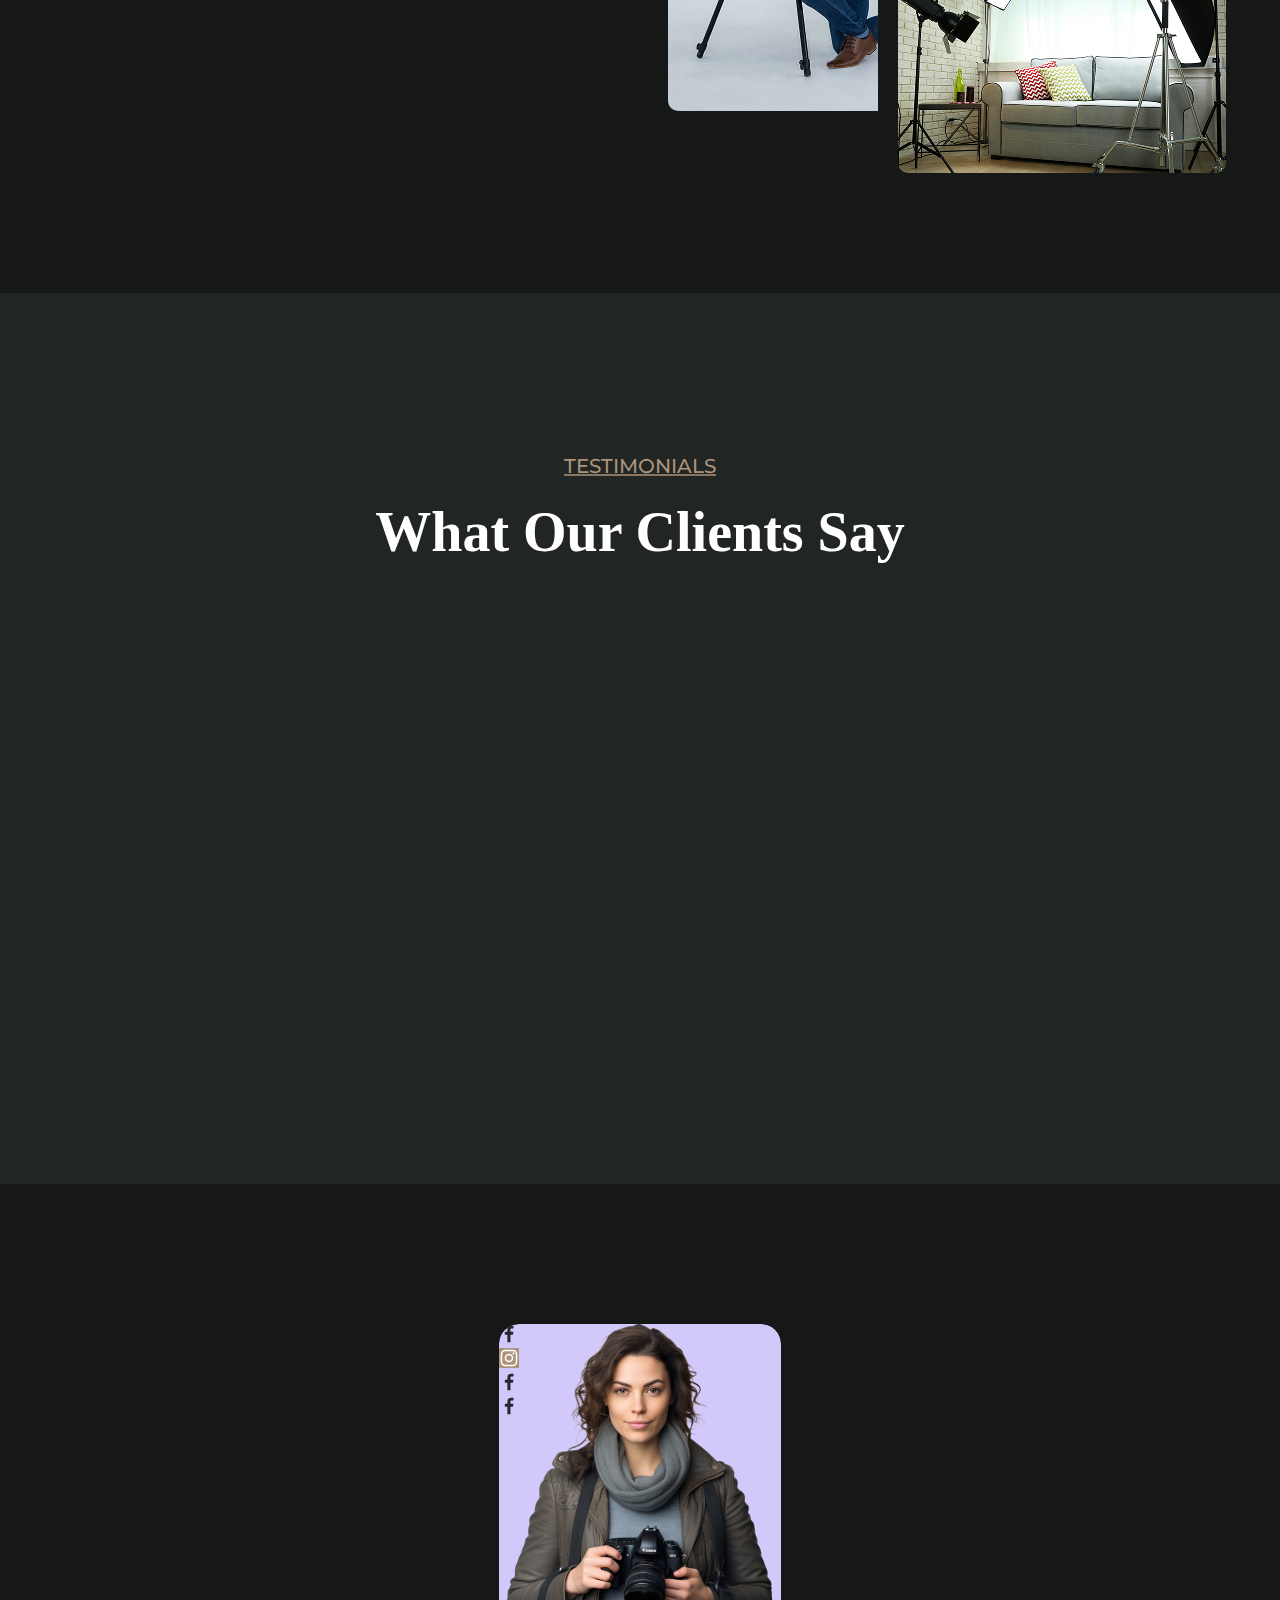
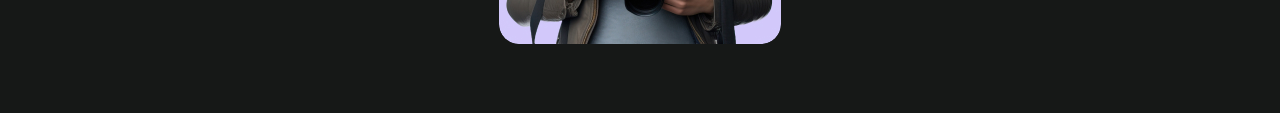
==== commit 59970c26: "add" ====
--- a/about.html
+++ b/about.html
@@ -281,33 +281,7 @@
         </div>
       </div>
     </div>
-    <script>
-      function animateProgressBars() {
-        document.querySelectorAll(".progress-bar").forEach((bar) => {
-          const rect = bar.getBoundingClientRect();
-          if (rect.top < window.innerHeight - 100) {
-            bar.classList.add("visible");
-            const fill = bar.querySelector(".fill");
-            const text = bar.querySelector(".progress-text");
-            const targetValue = parseInt(bar.getAttribute("data-width"));
-            fill.style.width = targetValue + "%";
-            text.style.opacity = 1;
-            let count = 0;
-            const interval = setInterval(() => {
-              if (count >= targetValue) {
-                text.textContent = targetValue + "%";
-                clearInterval(interval);
-              } else {
-                count++;
-                text.textContent = count + "%";
-              }
-            }, 15);
-          }
-        });
-      }
-
-      document.addEventListener("scroll", animateProgressBars);
-      document.addEventListener("DOMContentLoaded", animateProgressBars);
-    </script>
+
+    <script src="script.js"></script>
   </body>
 </html>
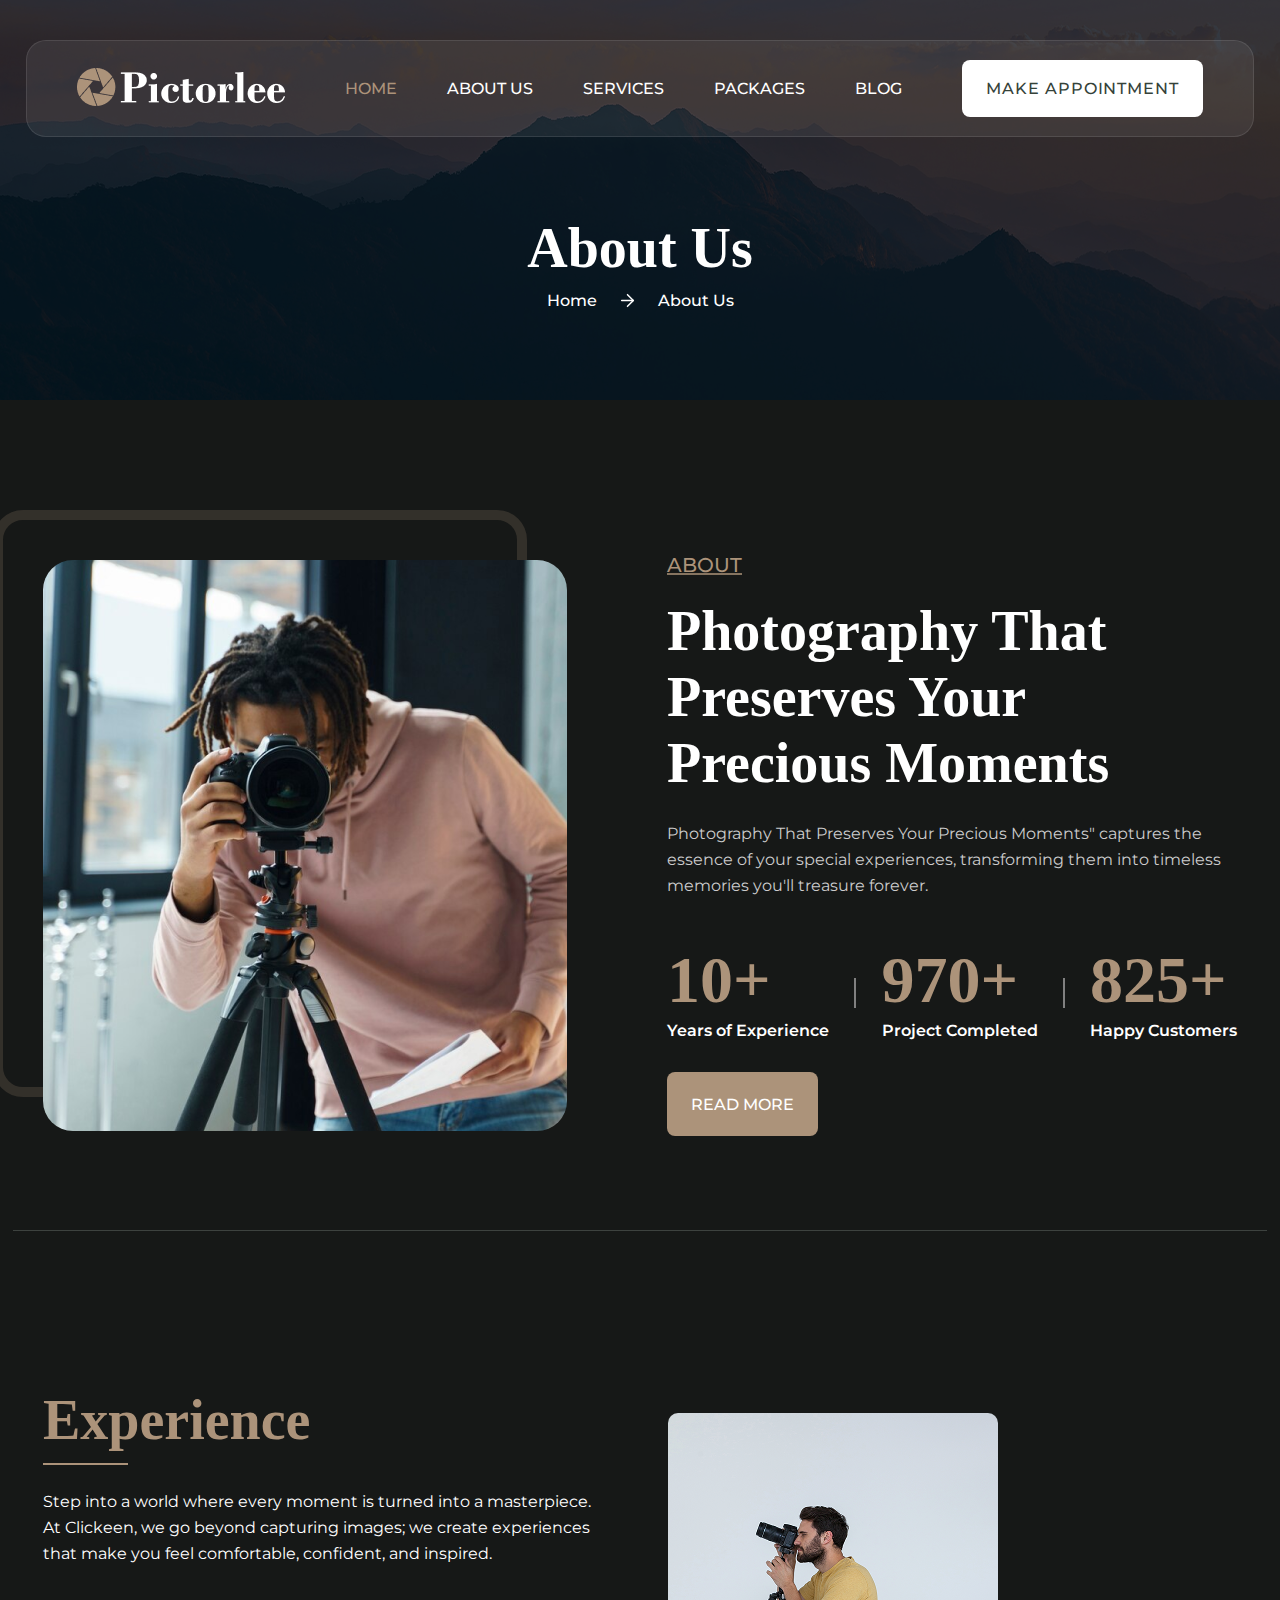
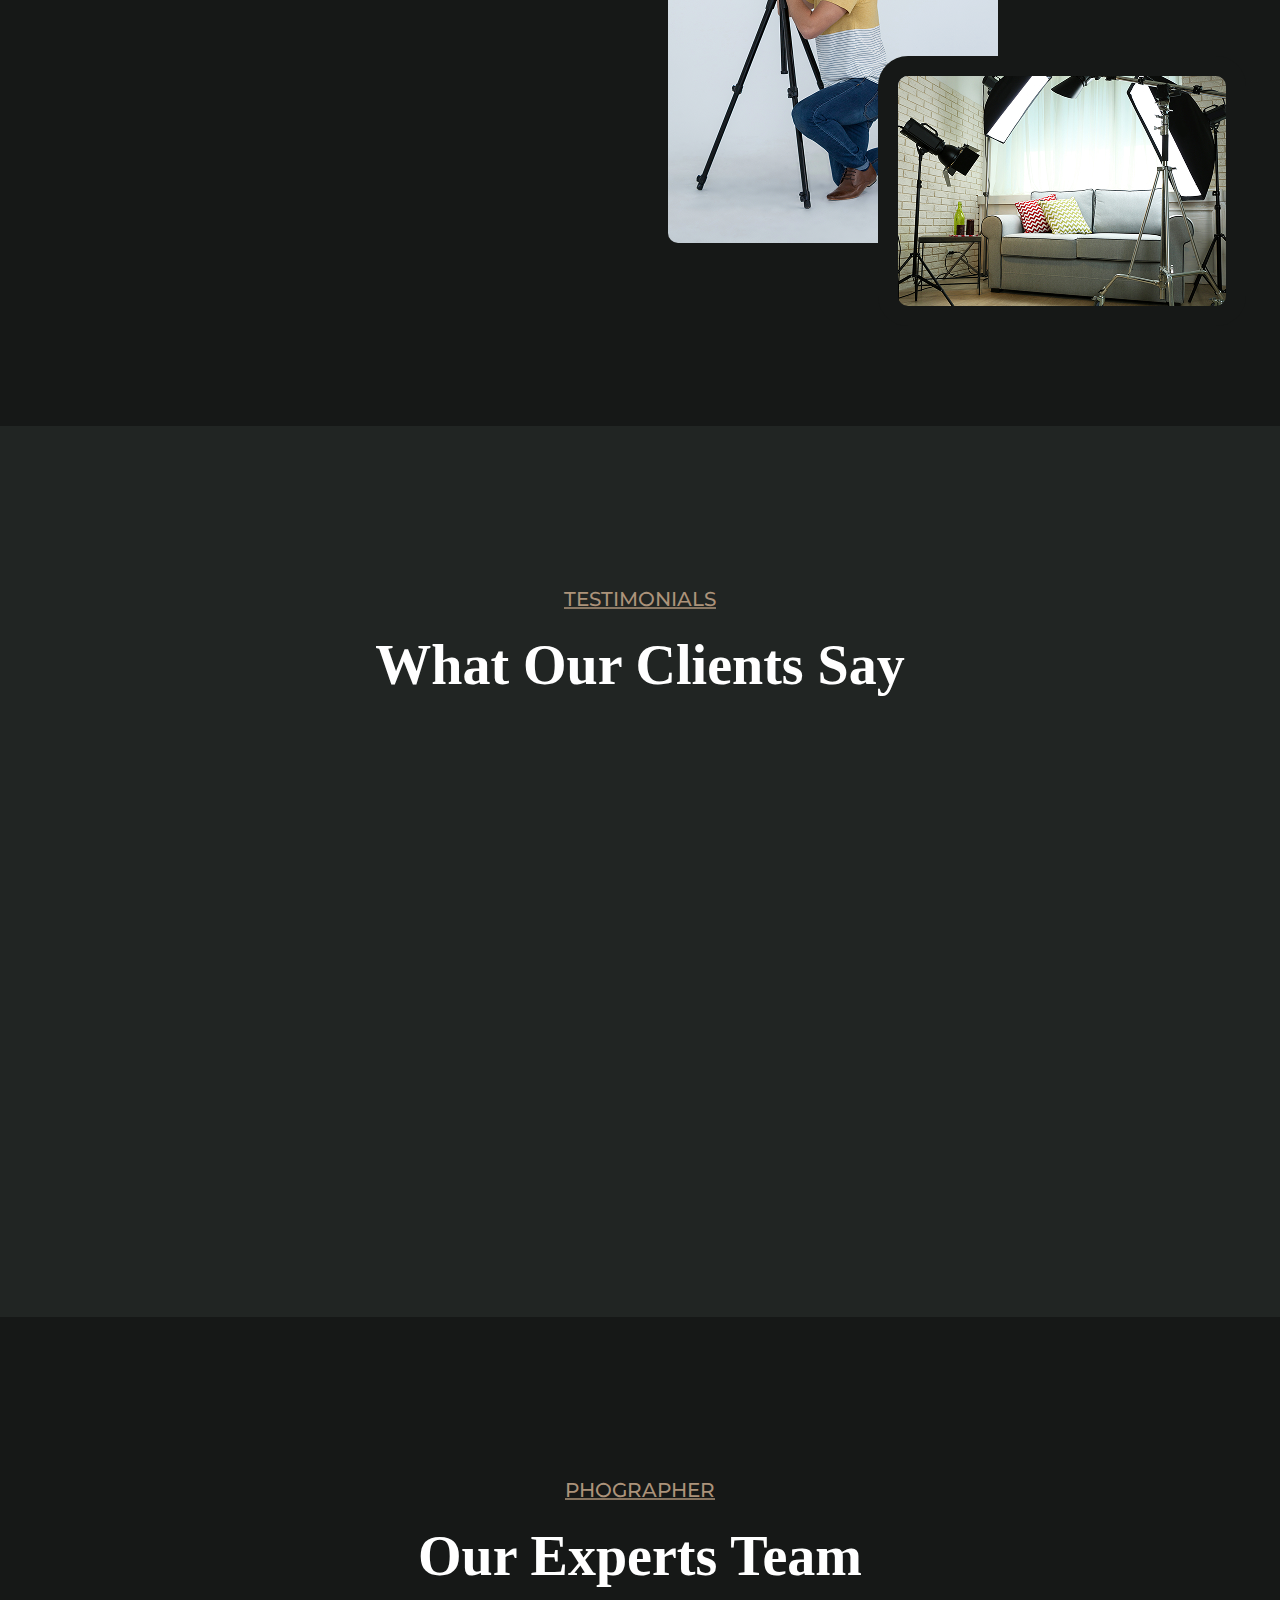
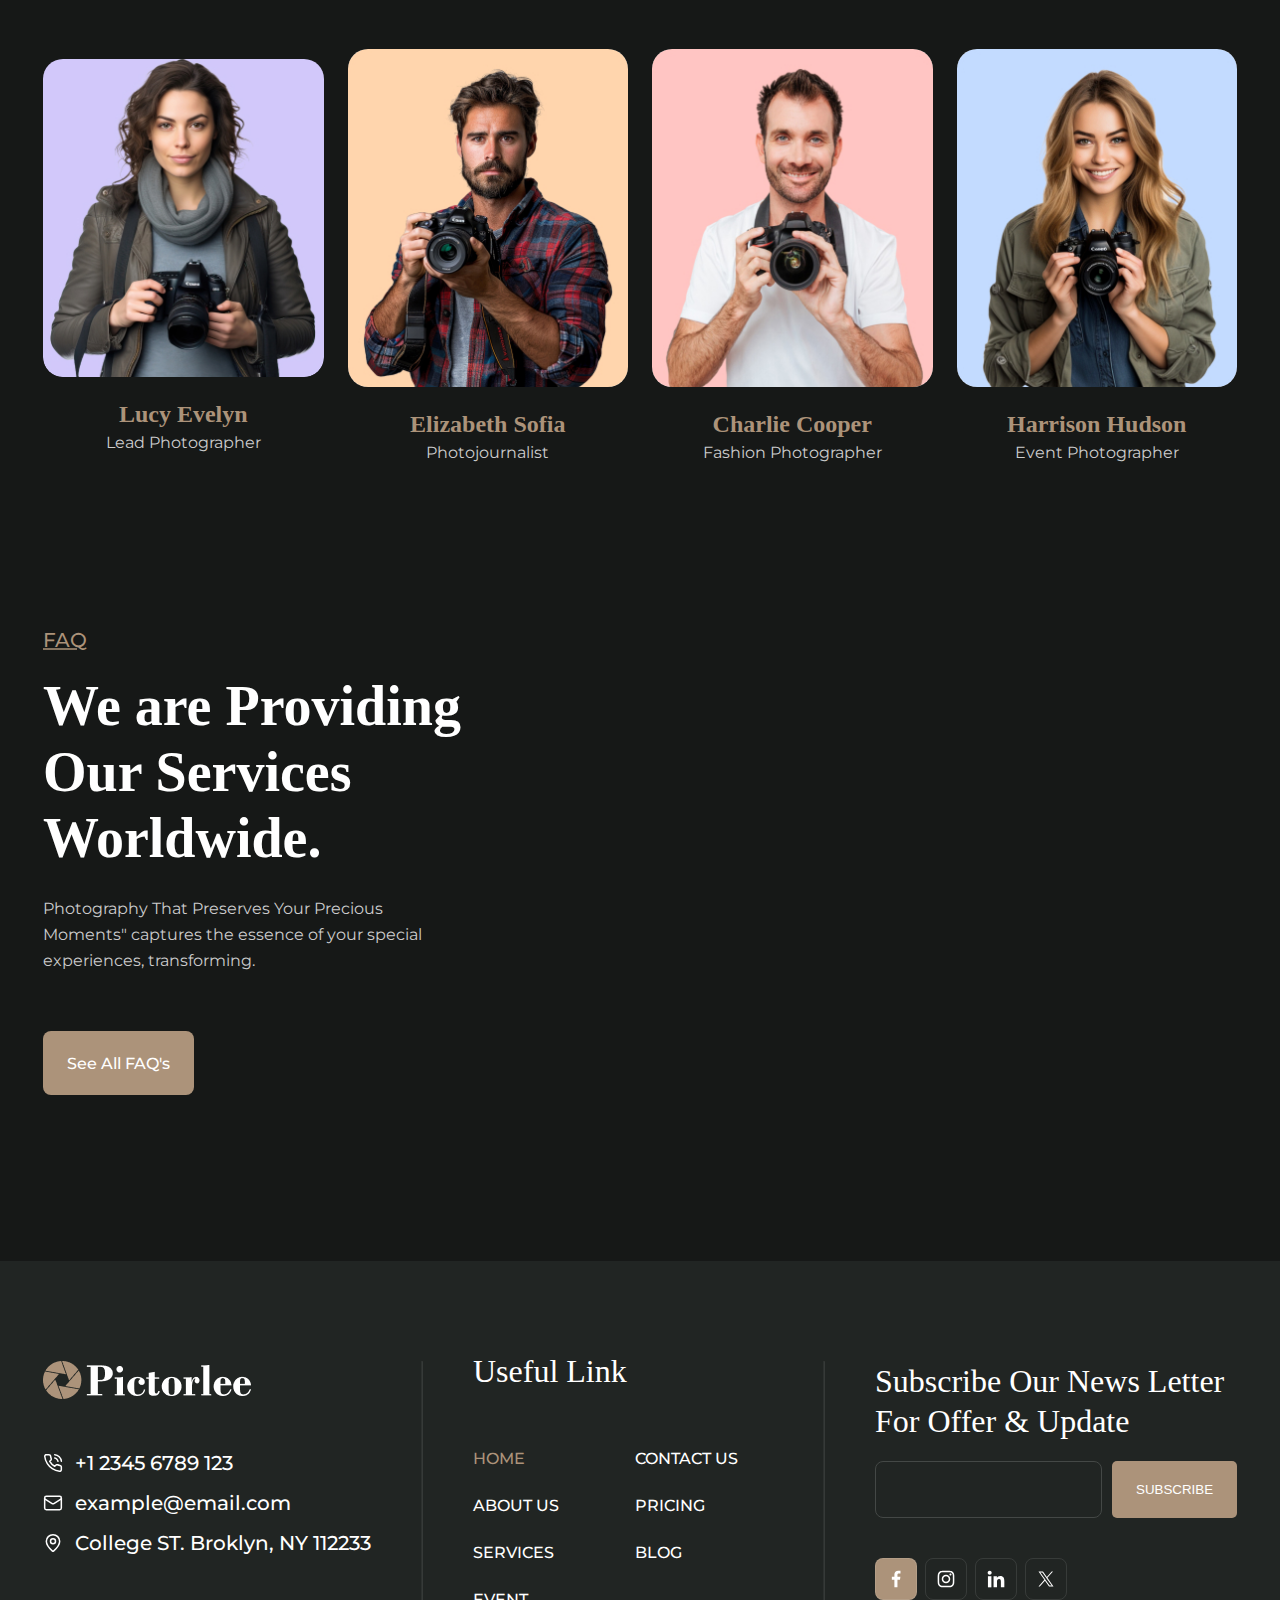
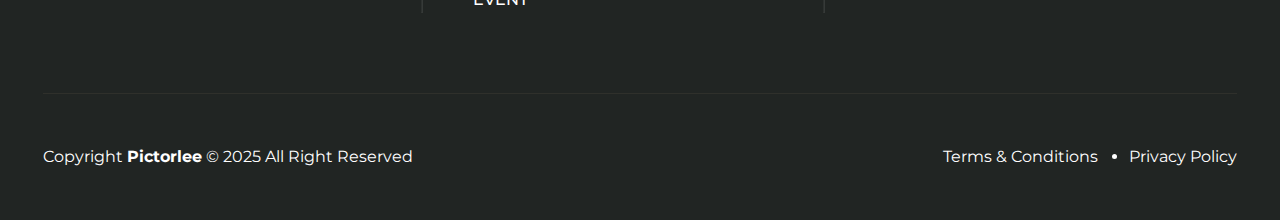
==== commit 1bd50e7b: "add about page" ====
--- a/about.html
+++ b/about.html
@@ -108,7 +108,9 @@
     </div>
 
     <!-- divider -->
-    <div class="hr"><hr class="container about-hr" /></div>
+    <div class="hr-main">
+      <div class="container hr"></div>
+    </div>
 
     <!-- progress section -->
     <div class="progress">
@@ -201,87 +203,585 @@
 
     <!-- card section -->
     <div class="ab-card-sec">
+      <div class="ab-card-content-container container">
+        <h4 class="h4">Phographer</h4>
+        <h2>Our Experts Team</h2>
+      </div>
       <div class="about-card-container container">
         <div class="about-card">
-          <img
-            class="about-card-img"
-            src="Images/About us/image_01.jpg"
-            alt=""
-          />
-          <div class="about-card-hover">
-            <div class="about-card-hover-icon">
-              <svg
-                width="20"
-                height="20"
-                viewBox="0 0 20 20"
-                fill="none"
-                xmlns="http://www.w3.org/2000/svg"
-              >
-                <path
-                  d="M11.4512 18.3334V10.7315H14.0018L14.3845 7.76805H11.4512V5.87631C11.4512 5.01858 11.6884 4.43405 12.9198 4.43405L14.4877 4.43341V1.78277C14.2166 1.74754 13.2858 1.66675 12.2025 1.66675C9.94032 1.66675 8.3916 3.04755 8.3916 5.58281V7.76805H5.83325V10.7315H8.3916V18.3334H11.4512Z"
-                  fill="#232729"
-                />
-              </svg>
-            </div>
-
-            <div class="about-card-hover-icon">
-              <svg
-                xmlns="http://www.w3.org/2000/svg"
-                width="20"
-                height="20"
-                viewBox="0 0 20 20"
-                fill="none"
-              >
-                <rect width="20" height="20" fill="#AC937A" />
-                <path
-                  d="M18.2879 6.56681C18.2488 5.68124 18.1056 5.07242 17.9005 4.54487C17.6889 3.98489 17.3633 3.48354 16.9367 3.06677C16.5199 2.6435 16.0153 2.31461 15.4618 2.10629C14.9312 1.90114 14.3255 1.75794 13.44 1.71889C12.5478 1.67654 12.2646 1.66675 10.0017 1.66675C7.73892 1.66675 7.45568 1.67654 6.56681 1.71559C5.68124 1.75463 5.07242 1.89796 4.545 2.10298C3.98489 2.31461 3.48354 2.6402 3.06677 3.06677C2.6435 3.48354 2.31474 3.9882 2.10629 4.54169C1.90114 5.07242 1.75794 5.67794 1.71889 6.5635C1.67654 7.45568 1.66675 7.73892 1.66675 10.0017C1.66675 12.2646 1.67654 12.5478 1.71559 13.4367C1.75463 14.3222 1.89796 14.931 2.10311 15.4586C2.31474 16.0186 2.6435 16.5199 3.06677 16.9367C3.48354 17.36 3.9882 17.6889 4.54169 17.8972C5.07242 18.1023 5.67794 18.2455 6.56363 18.2846C7.45238 18.3238 7.73574 18.3334 9.99856 18.3334C12.2614 18.3334 12.5446 18.3238 13.4335 18.2846C14.319 18.2455 14.9279 18.1023 15.4553 17.8972C16.5754 17.4641 17.4609 16.5786 17.894 15.4586C18.099 14.9279 18.2424 14.3222 18.2814 13.4367C18.3204 12.5478 18.3302 12.2646 18.3302 10.0017C18.3302 7.73892 18.3269 7.45568 18.2879 6.56681ZM16.787 13.3715C16.7511 14.1855 16.6144 14.625 16.5005 14.9181C16.2204 15.6442 15.6442 16.2204 14.9181 16.5005C14.625 16.6144 14.1823 16.7511 13.3715 16.7869C12.4925 16.8261 12.2288 16.8357 10.005 16.8357C7.78127 16.8357 7.51431 16.8261 6.63841 16.7869C5.82445 16.7511 5.38491 16.6144 5.09188 16.5005C4.73056 16.3669 4.40167 16.1553 4.13471 15.8786C3.85796 15.6083 3.64633 15.2827 3.51279 14.9214C3.39884 14.6284 3.26212 14.1855 3.22638 13.3749C3.18721 12.4958 3.17754 12.232 3.17754 10.0082C3.17754 7.78445 3.18721 7.51749 3.22638 6.64172C3.26212 5.82776 3.39884 5.38822 3.51279 5.09519C3.64633 4.73374 3.85796 4.40497 4.13802 4.13789C4.40815 3.86114 4.73374 3.64951 5.09519 3.5161C5.38822 3.40214 5.83106 3.26542 6.64172 3.22956C7.5208 3.19051 7.78457 3.18072 10.0082 3.18072C12.2353 3.18072 12.499 3.19051 13.3749 3.22956C14.1888 3.26542 14.6284 3.40214 14.9214 3.5161C15.2827 3.64951 15.6116 3.86114 15.8786 4.13789C16.1553 4.40815 16.3669 4.73374 16.5005 5.09519C16.6144 5.38822 16.7511 5.83094 16.787 6.64172C16.8261 7.5208 16.8359 7.78445 16.8359 10.0082C16.8359 12.232 16.8261 12.4925 16.787 13.3715Z"
-                  fill="white"
-                />
-                <path
-                  d="M10.0019 5.72046C7.63823 5.72046 5.72046 7.63811 5.72046 10.0019C5.72046 12.3657 7.63823 14.2834 10.0019 14.2834C12.3657 14.2834 14.2834 12.3657 14.2834 10.0019C14.2834 7.63811 12.3657 5.72046 10.0019 5.72046ZM10.0019 12.7792C8.46848 12.7792 7.22464 11.5355 7.22464 10.0019C7.22464 8.46835 8.46848 7.22464 10.0019 7.22464C11.5355 7.22464 12.7792 8.46835 12.7792 10.0019C12.7792 11.5355 11.5355 12.7792 10.0019 12.7792Z"
-                  fill="white"
-                />
-                <path
-                  d="M15.4523 5.55055C15.4523 6.10252 15.0047 6.55007 14.4526 6.55007C13.9007 6.55007 13.4531 6.10252 13.4531 5.55055C13.4531 4.99845 13.9007 4.55103 14.4526 4.55103C15.0047 4.55103 15.4523 4.99845 15.4523 5.55055Z"
-                  fill="white"
-                />
-              </svg>
-            </div>
-
-            <div class="about-card-hover-icon">
-              <svg
-                width="20"
-                height="20"
-                viewBox="0 0 20 20"
-                fill="none"
-                xmlns="http://www.w3.org/2000/svg"
-              >
-                <path
-                  d="M11.4512 18.3334V10.7315H14.0018L14.3845 7.76805H11.4512V5.87631C11.4512 5.01858 11.6884 4.43405 12.9198 4.43405L14.4877 4.43341V1.78277C14.2166 1.74754 13.2858 1.66675 12.2025 1.66675C9.94032 1.66675 8.3916 3.04755 8.3916 5.58281V7.76805H5.83325V10.7315H8.3916V18.3334H11.4512Z"
-                  fill="#232729"
-                />
-              </svg>
-            </div>
-
-            <div class="about-card-hover-icon">
-              <svg
-                width="20"
-                height="20"
-                viewBox="0 0 20 20"
-                fill="none"
-                xmlns="http://www.w3.org/2000/svg"
-              >
-                <path
-                  d="M11.4512 18.3334V10.7315H14.0018L14.3845 7.76805H11.4512V5.87631C11.4512 5.01858 11.6884 4.43405 12.9198 4.43405L14.4877 4.43341V1.78277C14.2166 1.74754 13.2858 1.66675 12.2025 1.66675C9.94032 1.66675 8.3916 3.04755 8.3916 5.58281V7.76805H5.83325V10.7315H8.3916V18.3334H11.4512Z"
-                  fill="#232729"
-                />
-              </svg>
-            </div>
+          <a href="#">
+            <div class="about-card-img-container">
+              <img
+                class="about-card-img"
+                src="Images/About us/image_01.jpg"
+                alt=""
+              />
+
+              <div class="about-card-hover">
+                <a href="#">
+                  <div class="about-card-hover-icon">
+                    <svg
+                      width="20"
+                      height="20"
+                      viewBox="0 0 20 20"
+                      fill="none"
+                      xmlns="http://www.w3.org/2000/svg"
+                    >
+                      <path
+                        d="M11.4512 18.3334V10.7315H14.0018L14.3845 7.76805H11.4512V5.87631C11.4512 5.01858 11.6884 4.43405 12.9198 4.43405L14.4877 4.43341V1.78277C14.2166 1.74754 13.2858 1.66675 12.2025 1.66675C9.94032 1.66675 8.3916 3.04755 8.3916 5.58281V7.76805H5.83325V10.7315H8.3916V18.3334H11.4512Z"
+                        fill="#232729"
+                      />
+                    </svg></div
+                ></a>
+
+                <a href="#"
+                  ><div class="about-card-hover-icon">
+                    <svg
+                      xmlns="http://www.w3.org/2000/svg"
+                      width="20"
+                      height="20"
+                      viewBox="0 0 20 20"
+                      fill="none"
+                    >
+                      <path
+                        d="M18.2879 6.56681C18.2488 5.68124 18.1056 5.07242 17.9005 4.54487C17.6889 3.98489 17.3633 3.48354 16.9367 3.06677C16.5199 2.6435 16.0153 2.31461 15.4618 2.10629C14.9312 1.90114 14.3255 1.75794 13.44 1.71889C12.5478 1.67654 12.2646 1.66675 10.0017 1.66675C7.73892 1.66675 7.45568 1.67654 6.56681 1.71559C5.68124 1.75463 5.07242 1.89796 4.545 2.10298C3.98489 2.31461 3.48354 2.6402 3.06677 3.06677C2.6435 3.48354 2.31474 3.9882 2.10629 4.54169C1.90114 5.07242 1.75794 5.67794 1.71889 6.5635C1.67654 7.45568 1.66675 7.73892 1.66675 10.0017C1.66675 12.2646 1.67654 12.5478 1.71559 13.4367C1.75463 14.3222 1.89796 14.931 2.10311 15.4586C2.31474 16.0186 2.6435 16.5199 3.06677 16.9367C3.48354 17.36 3.9882 17.6889 4.54169 17.8972C5.07242 18.1023 5.67794 18.2455 6.56363 18.2846C7.45238 18.3238 7.73574 18.3334 9.99856 18.3334C12.2614 18.3334 12.5446 18.3238 13.4335 18.2846C14.319 18.2455 14.9279 18.1023 15.4553 17.8972C16.5754 17.4641 17.4609 16.5786 17.894 15.4586C18.099 14.9279 18.2424 14.3222 18.2814 13.4367C18.3204 12.5478 18.3302 12.2646 18.3302 10.0017C18.3302 7.73892 18.3269 7.45568 18.2879 6.56681ZM16.787 13.3715C16.7511 14.1855 16.6144 14.625 16.5005 14.9181C16.2204 15.6442 15.6442 16.2204 14.9181 16.5005C14.625 16.6144 14.1823 16.7511 13.3715 16.7869C12.4925 16.8261 12.2288 16.8357 10.005 16.8357C7.78127 16.8357 7.51431 16.8261 6.63841 16.7869C5.82445 16.7511 5.38491 16.6144 5.09188 16.5005C4.73056 16.3669 4.40167 16.1553 4.13471 15.8786C3.85796 15.6083 3.64633 15.2827 3.51279 14.9214C3.39884 14.6284 3.26212 14.1855 3.22638 13.3749C3.18721 12.4958 3.17754 12.232 3.17754 10.0082C3.17754 7.78445 3.18721 7.51749 3.22638 6.64172C3.26212 5.82776 3.39884 5.38822 3.51279 5.09519C3.64633 4.73374 3.85796 4.40497 4.13802 4.13789C4.40815 3.86114 4.73374 3.64951 5.09519 3.5161C5.38822 3.40214 5.83106 3.26542 6.64172 3.22956C7.5208 3.19051 7.78457 3.18072 10.0082 3.18072C12.2353 3.18072 12.499 3.19051 13.3749 3.22956C14.1888 3.26542 14.6284 3.40214 14.9214 3.5161C15.2827 3.64951 15.6116 3.86114 15.8786 4.13789C16.1553 4.40815 16.3669 4.73374 16.5005 5.09519C16.6144 5.38822 16.7511 5.83094 16.787 6.64172C16.8261 7.5208 16.8359 7.78445 16.8359 10.0082C16.8359 12.232 16.8261 12.4925 16.787 13.3715Z"
+                        fill="black"
+                      />
+                      <path
+                        d="M10.0019 5.72046C7.63823 5.72046 5.72046 7.63811 5.72046 10.0019C5.72046 12.3657 7.63823 14.2834 10.0019 14.2834C12.3657 14.2834 14.2834 12.3657 14.2834 10.0019C14.2834 7.63811 12.3657 5.72046 10.0019 5.72046ZM10.0019 12.7792C8.46848 12.7792 7.22464 11.5355 7.22464 10.0019C7.22464 8.46835 8.46848 7.22464 10.0019 7.22464C11.5355 7.22464 12.7792 8.46835 12.7792 10.0019C12.7792 11.5355 11.5355 12.7792 10.0019 12.7792Z"
+                        fill="black"
+                      />
+                      <path
+                        d="M15.4523 5.55055C15.4523 6.10252 15.0047 6.55007 14.4526 6.55007C13.9007 6.55007 13.4531 6.10252 13.4531 5.55055C13.4531 4.99845 13.9007 4.55103 14.4526 4.55103C15.0047 4.55103 15.4523 4.99845 15.4523 5.55055Z"
+                        fill="black"
+                      />
+                    </svg></div
+                ></a>
+
+                <a href="#">
+                  <div class="about-card-hover-icon">
+                    <svg
+                      width="20"
+                      height="20"
+                      viewBox="0 0 20 20"
+                      fill="none"
+                      xmlns="http://www.w3.org/2000/svg"
+                    >
+                      <path
+                        d="M11.427 8.85148L17.0111 2.5H15.6879L10.8392 8.0149L6.9666 2.5H2.5L8.35615 10.8395L2.5 17.5H3.82333L8.94364 11.6761L13.0334 17.5H17.5L11.4267 8.85148H11.427ZM9.61456 10.913L9.02121 10.0825L4.30014 3.47475H6.33269L10.1427 8.80746L10.736 9.63788L15.6885 16.5696H13.656L9.61456 10.9133V10.913Z"
+                        fill="#232729"
+                      />
+                    </svg></div
+                ></a>
+
+                <a href="#"
+                  ><div class="about-card-hover-icon">
+                    <svg
+                      width="20"
+                      height="20"
+                      viewBox="0 0 20 20"
+                      fill="none"
+                      xmlns="http://www.w3.org/2000/svg"
+                    >
+                      <path
+                        d="M18.3292 18.3329L18.3334 18.3322V12.2196C18.3334 9.22928 17.6897 6.92578 14.1938 6.92578C12.5132 6.92578 11.3854 7.84801 10.925 8.72233H10.8764V7.20495H7.56177V18.3322H11.0132V12.8224C11.0132 11.3717 11.2882 9.96887 13.0847 9.96887C14.8549 9.96887 14.8813 11.6244 14.8813 12.9154V18.3329H18.3292Z"
+                        fill="#232729"
+                      />
+                      <path
+                        d="M1.94116 7.20581H5.39676V18.333H1.94116V7.20581Z"
+                        fill="#232729"
+                      />
+                      <path
+                        d="M3.66816 1.66675C2.56329 1.66675 1.66675 2.56329 1.66675 3.66816C1.66675 4.77303 2.56329 5.68832 3.66816 5.68832C4.77303 5.68832 5.66957 4.77303 5.66957 3.66816C5.66887 2.56329 4.77234 1.66675 3.66816 1.66675Z"
+                        fill="#232729"
+                      />
+                    </svg></div
+                ></a>
+              </div>
+            </div>
+          </a>
+          <div class="about-card-content">
+            <h3>Lucy Evelyn</h3>
+            <p>Lead Photographer</p>
+          </div>
+        </div>
+
+        <div class="about-card">
+          <a href="#">
+            <div class="about-card-img-container">
+              <img
+                class="about-card-img"
+                src="Images/About us/members_photo (1).jpg"
+                alt=""
+              />
+              <div class="about-card-hover">
+                <a href="#">
+                  <div class="about-card-hover-icon">
+                    <svg
+                      width="20"
+                      height="20"
+                      viewBox="0 0 20 20"
+                      fill="none"
+                      xmlns="http://www.w3.org/2000/svg"
+                    >
+                      <path
+                        d="M11.4512 18.3334V10.7315H14.0018L14.3845 7.76805H11.4512V5.87631C11.4512 5.01858 11.6884 4.43405 12.9198 4.43405L14.4877 4.43341V1.78277C14.2166 1.74754 13.2858 1.66675 12.2025 1.66675C9.94032 1.66675 8.3916 3.04755 8.3916 5.58281V7.76805H5.83325V10.7315H8.3916V18.3334H11.4512Z"
+                        fill="#232729"
+                      />
+                    </svg></div
+                ></a>
+
+                <a href="#"
+                  ><div class="about-card-hover-icon">
+                    <svg
+                      xmlns="http://www.w3.org/2000/svg"
+                      width="20"
+                      height="20"
+                      viewBox="0 0 20 20"
+                      fill="none"
+                    >
+                      <path
+                        d="M18.2879 6.56681C18.2488 5.68124 18.1056 5.07242 17.9005 4.54487C17.6889 3.98489 17.3633 3.48354 16.9367 3.06677C16.5199 2.6435 16.0153 2.31461 15.4618 2.10629C14.9312 1.90114 14.3255 1.75794 13.44 1.71889C12.5478 1.67654 12.2646 1.66675 10.0017 1.66675C7.73892 1.66675 7.45568 1.67654 6.56681 1.71559C5.68124 1.75463 5.07242 1.89796 4.545 2.10298C3.98489 2.31461 3.48354 2.6402 3.06677 3.06677C2.6435 3.48354 2.31474 3.9882 2.10629 4.54169C1.90114 5.07242 1.75794 5.67794 1.71889 6.5635C1.67654 7.45568 1.66675 7.73892 1.66675 10.0017C1.66675 12.2646 1.67654 12.5478 1.71559 13.4367C1.75463 14.3222 1.89796 14.931 2.10311 15.4586C2.31474 16.0186 2.6435 16.5199 3.06677 16.9367C3.48354 17.36 3.9882 17.6889 4.54169 17.8972C5.07242 18.1023 5.67794 18.2455 6.56363 18.2846C7.45238 18.3238 7.73574 18.3334 9.99856 18.3334C12.2614 18.3334 12.5446 18.3238 13.4335 18.2846C14.319 18.2455 14.9279 18.1023 15.4553 17.8972C16.5754 17.4641 17.4609 16.5786 17.894 15.4586C18.099 14.9279 18.2424 14.3222 18.2814 13.4367C18.3204 12.5478 18.3302 12.2646 18.3302 10.0017C18.3302 7.73892 18.3269 7.45568 18.2879 6.56681ZM16.787 13.3715C16.7511 14.1855 16.6144 14.625 16.5005 14.9181C16.2204 15.6442 15.6442 16.2204 14.9181 16.5005C14.625 16.6144 14.1823 16.7511 13.3715 16.7869C12.4925 16.8261 12.2288 16.8357 10.005 16.8357C7.78127 16.8357 7.51431 16.8261 6.63841 16.7869C5.82445 16.7511 5.38491 16.6144 5.09188 16.5005C4.73056 16.3669 4.40167 16.1553 4.13471 15.8786C3.85796 15.6083 3.64633 15.2827 3.51279 14.9214C3.39884 14.6284 3.26212 14.1855 3.22638 13.3749C3.18721 12.4958 3.17754 12.232 3.17754 10.0082C3.17754 7.78445 3.18721 7.51749 3.22638 6.64172C3.26212 5.82776 3.39884 5.38822 3.51279 5.09519C3.64633 4.73374 3.85796 4.40497 4.13802 4.13789C4.40815 3.86114 4.73374 3.64951 5.09519 3.5161C5.38822 3.40214 5.83106 3.26542 6.64172 3.22956C7.5208 3.19051 7.78457 3.18072 10.0082 3.18072C12.2353 3.18072 12.499 3.19051 13.3749 3.22956C14.1888 3.26542 14.6284 3.40214 14.9214 3.5161C15.2827 3.64951 15.6116 3.86114 15.8786 4.13789C16.1553 4.40815 16.3669 4.73374 16.5005 5.09519C16.6144 5.38822 16.7511 5.83094 16.787 6.64172C16.8261 7.5208 16.8359 7.78445 16.8359 10.0082C16.8359 12.232 16.8261 12.4925 16.787 13.3715Z"
+                        fill="black"
+                      />
+                      <path
+                        d="M10.0019 5.72046C7.63823 5.72046 5.72046 7.63811 5.72046 10.0019C5.72046 12.3657 7.63823 14.2834 10.0019 14.2834C12.3657 14.2834 14.2834 12.3657 14.2834 10.0019C14.2834 7.63811 12.3657 5.72046 10.0019 5.72046ZM10.0019 12.7792C8.46848 12.7792 7.22464 11.5355 7.22464 10.0019C7.22464 8.46835 8.46848 7.22464 10.0019 7.22464C11.5355 7.22464 12.7792 8.46835 12.7792 10.0019C12.7792 11.5355 11.5355 12.7792 10.0019 12.7792Z"
+                        fill="black"
+                      />
+                      <path
+                        d="M15.4523 5.55055C15.4523 6.10252 15.0047 6.55007 14.4526 6.55007C13.9007 6.55007 13.4531 6.10252 13.4531 5.55055C13.4531 4.99845 13.9007 4.55103 14.4526 4.55103C15.0047 4.55103 15.4523 4.99845 15.4523 5.55055Z"
+                        fill="black"
+                      />
+                    </svg></div
+                ></a>
+
+                <a href="#">
+                  <div class="about-card-hover-icon">
+                    <svg
+                      width="20"
+                      height="20"
+                      viewBox="0 0 20 20"
+                      fill="none"
+                      xmlns="http://www.w3.org/2000/svg"
+                    >
+                      <path
+                        d="M11.427 8.85148L17.0111 2.5H15.6879L10.8392 8.0149L6.9666 2.5H2.5L8.35615 10.8395L2.5 17.5H3.82333L8.94364 11.6761L13.0334 17.5H17.5L11.4267 8.85148H11.427ZM9.61456 10.913L9.02121 10.0825L4.30014 3.47475H6.33269L10.1427 8.80746L10.736 9.63788L15.6885 16.5696H13.656L9.61456 10.9133V10.913Z"
+                        fill="#232729"
+                      />
+                    </svg></div
+                ></a>
+
+                <a href="#"
+                  ><div class="about-card-hover-icon">
+                    <svg
+                      width="20"
+                      height="20"
+                      viewBox="0 0 20 20"
+                      fill="none"
+                      xmlns="http://www.w3.org/2000/svg"
+                    >
+                      <path
+                        d="M18.3292 18.3329L18.3334 18.3322V12.2196C18.3334 9.22928 17.6897 6.92578 14.1938 6.92578C12.5132 6.92578 11.3854 7.84801 10.925 8.72233H10.8764V7.20495H7.56177V18.3322H11.0132V12.8224C11.0132 11.3717 11.2882 9.96887 13.0847 9.96887C14.8549 9.96887 14.8813 11.6244 14.8813 12.9154V18.3329H18.3292Z"
+                        fill="#232729"
+                      />
+                      <path
+                        d="M1.94116 7.20581H5.39676V18.333H1.94116V7.20581Z"
+                        fill="#232729"
+                      />
+                      <path
+                        d="M3.66816 1.66675C2.56329 1.66675 1.66675 2.56329 1.66675 3.66816C1.66675 4.77303 2.56329 5.68832 3.66816 5.68832C4.77303 5.68832 5.66957 4.77303 5.66957 3.66816C5.66887 2.56329 4.77234 1.66675 3.66816 1.66675Z"
+                        fill="#232729"
+                      />
+                    </svg></div
+                ></a>
+              </div>
+            </div>
+          </a>
+
+          <div class="about-card-content">
+            <h3>Elizabeth Sofia</h3>
+            <p>Photojournalist</p>
+          </div>
+        </div>
+
+        <div class="about-card">
+          <a href="#">
+            <div class="about-card-img-container">
+              <img
+                class="about-card-img"
+                src="Images/About us/members_photo (2).jpg"
+                alt=""
+              />
+              <div class="about-card-hover">
+                <a href="#">
+                  <div class="about-card-hover-icon">
+                    <svg
+                      width="20"
+                      height="20"
+                      viewBox="0 0 20 20"
+                      fill="none"
+                      xmlns="http://www.w3.org/2000/svg"
+                    >
+                      <path
+                        d="M11.4512 18.3334V10.7315H14.0018L14.3845 7.76805H11.4512V5.87631C11.4512 5.01858 11.6884 4.43405 12.9198 4.43405L14.4877 4.43341V1.78277C14.2166 1.74754 13.2858 1.66675 12.2025 1.66675C9.94032 1.66675 8.3916 3.04755 8.3916 5.58281V7.76805H5.83325V10.7315H8.3916V18.3334H11.4512Z"
+                        fill="#232729"
+                      />
+                    </svg></div
+                ></a>
+
+                <a href="#"
+                  ><div class="about-card-hover-icon">
+                    <svg
+                      xmlns="http://www.w3.org/2000/svg"
+                      width="20"
+                      height="20"
+                      viewBox="0 0 20 20"
+                      fill="none"
+                    >
+                      <path
+                        d="M18.2879 6.56681C18.2488 5.68124 18.1056 5.07242 17.9005 4.54487C17.6889 3.98489 17.3633 3.48354 16.9367 3.06677C16.5199 2.6435 16.0153 2.31461 15.4618 2.10629C14.9312 1.90114 14.3255 1.75794 13.44 1.71889C12.5478 1.67654 12.2646 1.66675 10.0017 1.66675C7.73892 1.66675 7.45568 1.67654 6.56681 1.71559C5.68124 1.75463 5.07242 1.89796 4.545 2.10298C3.98489 2.31461 3.48354 2.6402 3.06677 3.06677C2.6435 3.48354 2.31474 3.9882 2.10629 4.54169C1.90114 5.07242 1.75794 5.67794 1.71889 6.5635C1.67654 7.45568 1.66675 7.73892 1.66675 10.0017C1.66675 12.2646 1.67654 12.5478 1.71559 13.4367C1.75463 14.3222 1.89796 14.931 2.10311 15.4586C2.31474 16.0186 2.6435 16.5199 3.06677 16.9367C3.48354 17.36 3.9882 17.6889 4.54169 17.8972C5.07242 18.1023 5.67794 18.2455 6.56363 18.2846C7.45238 18.3238 7.73574 18.3334 9.99856 18.3334C12.2614 18.3334 12.5446 18.3238 13.4335 18.2846C14.319 18.2455 14.9279 18.1023 15.4553 17.8972C16.5754 17.4641 17.4609 16.5786 17.894 15.4586C18.099 14.9279 18.2424 14.3222 18.2814 13.4367C18.3204 12.5478 18.3302 12.2646 18.3302 10.0017C18.3302 7.73892 18.3269 7.45568 18.2879 6.56681ZM16.787 13.3715C16.7511 14.1855 16.6144 14.625 16.5005 14.9181C16.2204 15.6442 15.6442 16.2204 14.9181 16.5005C14.625 16.6144 14.1823 16.7511 13.3715 16.7869C12.4925 16.8261 12.2288 16.8357 10.005 16.8357C7.78127 16.8357 7.51431 16.8261 6.63841 16.7869C5.82445 16.7511 5.38491 16.6144 5.09188 16.5005C4.73056 16.3669 4.40167 16.1553 4.13471 15.8786C3.85796 15.6083 3.64633 15.2827 3.51279 14.9214C3.39884 14.6284 3.26212 14.1855 3.22638 13.3749C3.18721 12.4958 3.17754 12.232 3.17754 10.0082C3.17754 7.78445 3.18721 7.51749 3.22638 6.64172C3.26212 5.82776 3.39884 5.38822 3.51279 5.09519C3.64633 4.73374 3.85796 4.40497 4.13802 4.13789C4.40815 3.86114 4.73374 3.64951 5.09519 3.5161C5.38822 3.40214 5.83106 3.26542 6.64172 3.22956C7.5208 3.19051 7.78457 3.18072 10.0082 3.18072C12.2353 3.18072 12.499 3.19051 13.3749 3.22956C14.1888 3.26542 14.6284 3.40214 14.9214 3.5161C15.2827 3.64951 15.6116 3.86114 15.8786 4.13789C16.1553 4.40815 16.3669 4.73374 16.5005 5.09519C16.6144 5.38822 16.7511 5.83094 16.787 6.64172C16.8261 7.5208 16.8359 7.78445 16.8359 10.0082C16.8359 12.232 16.8261 12.4925 16.787 13.3715Z"
+                        fill="black"
+                      />
+                      <path
+                        d="M10.0019 5.72046C7.63823 5.72046 5.72046 7.63811 5.72046 10.0019C5.72046 12.3657 7.63823 14.2834 10.0019 14.2834C12.3657 14.2834 14.2834 12.3657 14.2834 10.0019C14.2834 7.63811 12.3657 5.72046 10.0019 5.72046ZM10.0019 12.7792C8.46848 12.7792 7.22464 11.5355 7.22464 10.0019C7.22464 8.46835 8.46848 7.22464 10.0019 7.22464C11.5355 7.22464 12.7792 8.46835 12.7792 10.0019C12.7792 11.5355 11.5355 12.7792 10.0019 12.7792Z"
+                        fill="black"
+                      />
+                      <path
+                        d="M15.4523 5.55055C15.4523 6.10252 15.0047 6.55007 14.4526 6.55007C13.9007 6.55007 13.4531 6.10252 13.4531 5.55055C13.4531 4.99845 13.9007 4.55103 14.4526 4.55103C15.0047 4.55103 15.4523 4.99845 15.4523 5.55055Z"
+                        fill="black"
+                      />
+                    </svg></div
+                ></a>
+
+                <a href="#">
+                  <div class="about-card-hover-icon">
+                    <svg
+                      width="20"
+                      height="20"
+                      viewBox="0 0 20 20"
+                      fill="none"
+                      xmlns="http://www.w3.org/2000/svg"
+                    >
+                      <path
+                        d="M11.427 8.85148L17.0111 2.5H15.6879L10.8392 8.0149L6.9666 2.5H2.5L8.35615 10.8395L2.5 17.5H3.82333L8.94364 11.6761L13.0334 17.5H17.5L11.4267 8.85148H11.427ZM9.61456 10.913L9.02121 10.0825L4.30014 3.47475H6.33269L10.1427 8.80746L10.736 9.63788L15.6885 16.5696H13.656L9.61456 10.9133V10.913Z"
+                        fill="#232729"
+                      />
+                    </svg></div
+                ></a>
+
+                <a href="#"
+                  ><div class="about-card-hover-icon">
+                    <svg
+                      width="20"
+                      height="20"
+                      viewBox="0 0 20 20"
+                      fill="none"
+                      xmlns="http://www.w3.org/2000/svg"
+                    >
+                      <path
+                        d="M18.3292 18.3329L18.3334 18.3322V12.2196C18.3334 9.22928 17.6897 6.92578 14.1938 6.92578C12.5132 6.92578 11.3854 7.84801 10.925 8.72233H10.8764V7.20495H7.56177V18.3322H11.0132V12.8224C11.0132 11.3717 11.2882 9.96887 13.0847 9.96887C14.8549 9.96887 14.8813 11.6244 14.8813 12.9154V18.3329H18.3292Z"
+                        fill="#232729"
+                      />
+                      <path
+                        d="M1.94116 7.20581H5.39676V18.333H1.94116V7.20581Z"
+                        fill="#232729"
+                      />
+                      <path
+                        d="M3.66816 1.66675C2.56329 1.66675 1.66675 2.56329 1.66675 3.66816C1.66675 4.77303 2.56329 5.68832 3.66816 5.68832C4.77303 5.68832 5.66957 4.77303 5.66957 3.66816C5.66887 2.56329 4.77234 1.66675 3.66816 1.66675Z"
+                        fill="#232729"
+                      />
+                    </svg></div
+                ></a>
+              </div>
+            </div>
+          </a>
+
+          <div class="about-card-content">
+            <h3>Charlie Cooper</h3>
+            <p>Fashion Photographer</p>
+          </div>
+        </div>
+
+        <div class="about-card">
+          <a href="#">
+            <div class="about-card-img-container">
+              <img
+                class="about-card-img"
+                src="Images/About us/members_photo.jpg"
+                alt=""
+              />
+              <div class="about-card-hover">
+                <a href="#">
+                  <div class="about-card-hover-icon">
+                    <svg
+                      width="20"
+                      height="20"
+                      viewBox="0 0 20 20"
+                      fill="none"
+                      xmlns="http://www.w3.org/2000/svg"
+                    >
+                      <path
+                        d="M11.4512 18.3334V10.7315H14.0018L14.3845 7.76805H11.4512V5.87631C11.4512 5.01858 11.6884 4.43405 12.9198 4.43405L14.4877 4.43341V1.78277C14.2166 1.74754 13.2858 1.66675 12.2025 1.66675C9.94032 1.66675 8.3916 3.04755 8.3916 5.58281V7.76805H5.83325V10.7315H8.3916V18.3334H11.4512Z"
+                        fill="#232729"
+                      />
+                    </svg></div
+                ></a>
+
+                <a href="#"
+                  ><div class="about-card-hover-icon">
+                    <svg
+                      xmlns="http://www.w3.org/2000/svg"
+                      width="20"
+                      height="20"
+                      viewBox="0 0 20 20"
+                      fill="none"
+                    >
+                      <path
+                        d="M18.2879 6.56681C18.2488 5.68124 18.1056 5.07242 17.9005 4.54487C17.6889 3.98489 17.3633 3.48354 16.9367 3.06677C16.5199 2.6435 16.0153 2.31461 15.4618 2.10629C14.9312 1.90114 14.3255 1.75794 13.44 1.71889C12.5478 1.67654 12.2646 1.66675 10.0017 1.66675C7.73892 1.66675 7.45568 1.67654 6.56681 1.71559C5.68124 1.75463 5.07242 1.89796 4.545 2.10298C3.98489 2.31461 3.48354 2.6402 3.06677 3.06677C2.6435 3.48354 2.31474 3.9882 2.10629 4.54169C1.90114 5.07242 1.75794 5.67794 1.71889 6.5635C1.67654 7.45568 1.66675 7.73892 1.66675 10.0017C1.66675 12.2646 1.67654 12.5478 1.71559 13.4367C1.75463 14.3222 1.89796 14.931 2.10311 15.4586C2.31474 16.0186 2.6435 16.5199 3.06677 16.9367C3.48354 17.36 3.9882 17.6889 4.54169 17.8972C5.07242 18.1023 5.67794 18.2455 6.56363 18.2846C7.45238 18.3238 7.73574 18.3334 9.99856 18.3334C12.2614 18.3334 12.5446 18.3238 13.4335 18.2846C14.319 18.2455 14.9279 18.1023 15.4553 17.8972C16.5754 17.4641 17.4609 16.5786 17.894 15.4586C18.099 14.9279 18.2424 14.3222 18.2814 13.4367C18.3204 12.5478 18.3302 12.2646 18.3302 10.0017C18.3302 7.73892 18.3269 7.45568 18.2879 6.56681ZM16.787 13.3715C16.7511 14.1855 16.6144 14.625 16.5005 14.9181C16.2204 15.6442 15.6442 16.2204 14.9181 16.5005C14.625 16.6144 14.1823 16.7511 13.3715 16.7869C12.4925 16.8261 12.2288 16.8357 10.005 16.8357C7.78127 16.8357 7.51431 16.8261 6.63841 16.7869C5.82445 16.7511 5.38491 16.6144 5.09188 16.5005C4.73056 16.3669 4.40167 16.1553 4.13471 15.8786C3.85796 15.6083 3.64633 15.2827 3.51279 14.9214C3.39884 14.6284 3.26212 14.1855 3.22638 13.3749C3.18721 12.4958 3.17754 12.232 3.17754 10.0082C3.17754 7.78445 3.18721 7.51749 3.22638 6.64172C3.26212 5.82776 3.39884 5.38822 3.51279 5.09519C3.64633 4.73374 3.85796 4.40497 4.13802 4.13789C4.40815 3.86114 4.73374 3.64951 5.09519 3.5161C5.38822 3.40214 5.83106 3.26542 6.64172 3.22956C7.5208 3.19051 7.78457 3.18072 10.0082 3.18072C12.2353 3.18072 12.499 3.19051 13.3749 3.22956C14.1888 3.26542 14.6284 3.40214 14.9214 3.5161C15.2827 3.64951 15.6116 3.86114 15.8786 4.13789C16.1553 4.40815 16.3669 4.73374 16.5005 5.09519C16.6144 5.38822 16.7511 5.83094 16.787 6.64172C16.8261 7.5208 16.8359 7.78445 16.8359 10.0082C16.8359 12.232 16.8261 12.4925 16.787 13.3715Z"
+                        fill="black"
+                      />
+                      <path
+                        d="M10.0019 5.72046C7.63823 5.72046 5.72046 7.63811 5.72046 10.0019C5.72046 12.3657 7.63823 14.2834 10.0019 14.2834C12.3657 14.2834 14.2834 12.3657 14.2834 10.0019C14.2834 7.63811 12.3657 5.72046 10.0019 5.72046ZM10.0019 12.7792C8.46848 12.7792 7.22464 11.5355 7.22464 10.0019C7.22464 8.46835 8.46848 7.22464 10.0019 7.22464C11.5355 7.22464 12.7792 8.46835 12.7792 10.0019C12.7792 11.5355 11.5355 12.7792 10.0019 12.7792Z"
+                        fill="black"
+                      />
+                      <path
+                        d="M15.4523 5.55055C15.4523 6.10252 15.0047 6.55007 14.4526 6.55007C13.9007 6.55007 13.4531 6.10252 13.4531 5.55055C13.4531 4.99845 13.9007 4.55103 14.4526 4.55103C15.0047 4.55103 15.4523 4.99845 15.4523 5.55055Z"
+                        fill="black"
+                      />
+                    </svg></div
+                ></a>
+
+                <a href="#">
+                  <div class="about-card-hover-icon">
+                    <svg
+                      width="20"
+                      height="20"
+                      viewBox="0 0 20 20"
+                      fill="none"
+                      xmlns="http://www.w3.org/2000/svg"
+                    >
+                      <path
+                        d="M11.427 8.85148L17.0111 2.5H15.6879L10.8392 8.0149L6.9666 2.5H2.5L8.35615 10.8395L2.5 17.5H3.82333L8.94364 11.6761L13.0334 17.5H17.5L11.4267 8.85148H11.427ZM9.61456 10.913L9.02121 10.0825L4.30014 3.47475H6.33269L10.1427 8.80746L10.736 9.63788L15.6885 16.5696H13.656L9.61456 10.9133V10.913Z"
+                        fill="#232729"
+                      />
+                    </svg></div
+                ></a>
+
+                <a href="#"
+                  ><div class="about-card-hover-icon">
+                    <svg
+                      width="20"
+                      height="20"
+                      viewBox="0 0 20 20"
+                      fill="none"
+                      xmlns="http://www.w3.org/2000/svg"
+                    >
+                      <path
+                        d="M18.3292 18.3329L18.3334 18.3322V12.2196C18.3334 9.22928 17.6897 6.92578 14.1938 6.92578C12.5132 6.92578 11.3854 7.84801 10.925 8.72233H10.8764V7.20495H7.56177V18.3322H11.0132V12.8224C11.0132 11.3717 11.2882 9.96887 13.0847 9.96887C14.8549 9.96887 14.8813 11.6244 14.8813 12.9154V18.3329H18.3292Z"
+                        fill="#232729"
+                      />
+                      <path
+                        d="M1.94116 7.20581H5.39676V18.333H1.94116V7.20581Z"
+                        fill="#232729"
+                      />
+                      <path
+                        d="M3.66816 1.66675C2.56329 1.66675 1.66675 2.56329 1.66675 3.66816C1.66675 4.77303 2.56329 5.68832 3.66816 5.68832C4.77303 5.68832 5.66957 4.77303 5.66957 3.66816C5.66887 2.56329 4.77234 1.66675 3.66816 1.66675Z"
+                        fill="#232729"
+                      />
+                    </svg></div
+                ></a>
+              </div>
+            </div>
+          </a>
+
+          <div class="about-card-content">
+            <h3>Harrison Hudson</h3>
+            <p>Event Photographer</p>
           </div>
         </div>
       </div>
     </div>
 
+    <div class="faq about-page-faq">
+      <div class="faq-container container">
+        <div class="faq-content">
+          <h4 class="h4">faq</h4>
+          <h2>We are Providing Our Services Worldwide.</h2>
+          <p>
+            Photography That Preserves Your Precious Moments" captures the
+            essence of your special experiences, transforming.
+          </p>
+          <a href="#">See All FAQ's</a>
+        </div>
+
+        <section class="faq-section">
+          <div class="faq-item">
+            <button class="faq-question">
+              What types of photography services do you offer?
+              <div class="icon-bg"><span class="toggle-icon">+</span></div>
+            </button>
+            <div class="faq-answer">
+              <p>
+                We offer a wide range of services, including wedding, event,
+                portrait, lifestyle, product, and corporate photography.
+                Whatever your needs, we tailor our approach to deliver stunning
+                images that capture the essence of the moment.
+              </p>
+            </div>
+          </div>
+
+          <div class="faq-item">
+            <button class="faq-question">
+              How can I book a photography session?
+              <div class="icon-bg"><span class="toggle-icon">+</span></div>
+            </button>
+            <div class="faq-answer">
+              <p>
+                We offer a wide range of services, including wedding, event,
+                portrait, lifestyle, product, and corporate photography.
+                Whatever your needs, we tailor our approach to deliver stunning
+                images that capture the essence of the moment.
+              </p>
+            </div>
+          </div>
+
+          <div class="faq-item">
+            <button class="faq-question">
+              What is included in your wedding photography package?
+              <div class="icon-bg"><span class="toggle-icon">+</span></div>
+            </button>
+            <div class="faq-answer">
+              <p>
+                We offer a wide range of services, including wedding, event,
+                portrait, lifestyle, product, and corporate photography.
+                Whatever your needs, we tailor our approach to deliver stunning
+                images that capture the essence of the moment.
+              </p>
+            </div>
+          </div>
+
+          <div class="faq-item">
+            <button class="faq-question">
+              Can I request specific shots or styles for my session?
+              <div class="icon-bg"><span class="toggle-icon">+</span></div>
+            </button>
+            <div class="faq-answer">
+              <p>
+                We offer a wide range of services, including wedding, event,
+                portrait, lifestyle, product, and corporate photography.
+                Whatever your needs, we tailor our approach to deliver stunning
+                images that capture the essence of the moment.
+              </p>
+            </div>
+          </div>
+
+          <div class="faq-item">
+            <button class="faq-question">
+              How many photos will I receive from my shoot?
+              <div class="icon-bg"><span class="toggle-icon">+</span></div>
+            </button>
+            <div class="faq-answer">
+              <p>
+                We offer a wide range of services, including wedding, event,
+                portrait, lifestyle, product, and corporate photography.
+                Whatever your needs, we tailor our approach to deliver stunning
+                images that capture the essence of the moment.
+              </p>
+            </div>
+          </div>
+
+          <div class="faq-item">
+            <button class="faq-question">
+              Do you offer printing services or albums?
+              <div class="icon-bg"><span class="toggle-icon">+</span></div>
+            </button>
+            <div class="faq-answer">
+              <p>
+                We offer a wide range of services, including wedding, event,
+                portrait, lifestyle, product, and corporate photography.
+                Whatever your needs, we tailor our approach to deliver stunning
+                images that capture the essence of the moment.
+              </p>
+            </div>
+          </div>
+        </section>
+      </div>
+    </div>
+
+    <footer>
+      <div class="container">
+        <div class="footer-container">
+          <div class="footer-logo-section">
+            <div class="footer-logo">
+              <img src="Images/Homepage/Logo.png" alt="Pictorlee Logo" />
+            </div>
+            <div class="footer-contact">
+              <p>
+                <img src="Images/Homepage/phone-icon.svg" alt="Phone" /> +1 2345
+                6789 123
+              </p>
+              <p>
+                <img src="Images/Homepage/email-icon.svg" alt="Email" />
+                example@email.com
+              </p>
+              <p>
+                <img src="Images/Homepage/location-icon.svg" alt="Location" />
+                College ST. Broklyn, NY 112233
+              </p>
+            </div>
+          </div>
+
+          <hr />
+
+          <div class="footer-links">
+            <h5>Useful Link</h5>
+            <ul>
+              <li><a class="footer-active-link" href="#">HOME</a></li>
+              <li><a href="#">ABOUT US</a></li>
+              <li><a href="#">SERVICES</a></li>
+              <li><a href="#">EVENT</a></li>
+              <li><a href="#">CONTACT US</a></li>
+              <li><a href="#">PRICING</a></li>
+              <li><a href="#">BLOG</a></li>
+            </ul>
+          </div>
+
+          <hr />
+
+          <div class="footer-newsletter">
+            <h5>Subscribe Our News Letter For Offer & Update</h5>
+            <form class="newsletter-form">
+              <input type="email" required />
+              <button type="submit">SUBSCRIBE</button>
+            </form>
+            <div class="social-icons">
+              <a href="#" class="footer-active"
+                ><img src="Images/Homepage/facebook.svg" alt="Facebook"
+              /></a>
+              <a href="#"
+                ><img src="Images/Homepage/instagram.svg" alt="Instagram"
+              /></a>
+              <a href="#"
+                ><img src="Images/Homepage/linkedin.svg" alt="LinkedIn"
+              /></a>
+              <a href="#"
+                ><img src="Images/Homepage/tiwtter.svg" alt="Twitter"
+              /></a>
+            </div>
+          </div>
+        </div>
+
+        <div class="footer-bottom">
+          <p>Copyright <span>Pictorlee</span> © 2025 All Right Reserved</p>
+          <div class="footer-bottom-links">
+            <ul>
+              <li><a href="#">Terms & Conditions</a></li>
+              <li class="list"><a href="#">Privacy Policy</a></li>
+            </ul>
+          </div>
+        </div>
+      </div>
+    </footer>
     <script src="script.js"></script>
   </body>
 </html>
--- a/style.css
+++ b/style.css
@@ -579,7 +579,7 @@
 /* end */
 
 /* Faq section start */
-#faq {
+.faq-hm-page {
   background-color: var(--bg-1);
   padding: 140px 0 160px 0;
   display: flex;
@@ -1081,6 +1081,13 @@
   .footer-container {
     flex-wrap: wrap;
   }
+  /* about page */
+  .progress-containers {
+    flex-direction: column;
+  }
+  .text-section {
+    width: 75%;
+  }
 }
 /* tablat device */
 @media screen and (max-width: 850px) {
@@ -1146,6 +1153,22 @@
   }
   .footer-bottom-links a {
     margin: 0 10px;
+  }
+  /* about page */
+  .text-section {
+    width: 100%;
+  }
+  .image-section {
+    width: 100%;
+    flex-direction: column;
+  }
+  .image-section :nth-child(2) {
+    width: 100%;
+    margin-left: 0 !important;
+    margin-top: 0 !important;
+  }
+  .about-card-container {
+    flex-wrap: wrap;
   }
 }
 
--- a/about.css
+++ b/about.css
@@ -23,7 +23,7 @@
 }
 .banner-img {
   width: 100vw;
-  height: 100%;
+  height: 400px;
 }
 
 .banner-overlay {
@@ -38,9 +38,7 @@
 
 .banner-content {
   position: absolute;
-  bottom: 40px;
-  left: 50%;
-  transform: translate(-50%, -50%);
+  bottom: 80px;
   flex-direction: column;
   display: flex;
   align-items: center;
@@ -72,10 +70,14 @@
   overflow-x: hidden;
   padding: 160px 0 95px 0;
 }
+.hr-main {
+  background-color: var(--bg-1);
+}
 .hr {
-  background-color: var(--bg-1);
-}
-
+  background-color: #3d423f;
+  height: 1px;
+  width: 100%;
+}
 /* end */
 .progress {
   background-color: var(--bg-1);
@@ -190,6 +192,13 @@
   border-radius: 10px;
 }
 /* end */
+/* about card section start */
+.ab-card-content-container {
+  display: flex;
+  align-items: center;
+  justify-content: center;
+  flex-direction: column;
+}
 .ab-card-sec {
   background-color: var(--bg-1);
   padding: 140px 0 65px 0;
@@ -199,28 +208,83 @@
   align-items: center;
   justify-content: center;
   gap: 24px;
+  margin-top: 60px;
 }
 .about-card {
   position: relative;
   width: 100%;
   max-width: 282px;
   height: auto;
-  border-radius: 20px;
   overflow: hidden;
-  position: relative;
+}
+.about-card-img-container {
+  position: relative;
+  overflow: hidden;
 }
 .about-card .about-card-img {
   width: 100%;
   height: 100%;
   object-fit: cover;
   border-radius: 20px;
+  z-index: -2;
+}
+
+.about-card:hover .about-card-hover {
+  bottom: 0;
 }
 .about-card-hover {
   position: absolute;
-  top: 0;
+  border-radius: 20px;
   left: 0;
   width: 100%;
   height: 100%;
-}
-.about-card-hover img {
-}
+  display: flex;
+  align-items: flex-end;
+  justify-content: center;
+  gap: 8px;
+  background-color: rgba(0, 0, 0, 0.5);
+  padding-bottom: 20px;
+  bottom: -100%;
+  transition: bottom 0.3s ease-in-out;
+}
+.about-card-hover div {
+  display: flex;
+  align-items: center;
+  justify-content: center;
+  background-color: var(--pure-white);
+  padding: 10px;
+  border-radius: 10px;
+  transition: background-color 0.2s ease-in-out;
+}
+.about-card-hover div:hover {
+  background-color: var(--primary-color);
+  z-index: 2 !important;
+}
+.about-card-hover div:hover svg path {
+  fill: #fff !important;
+}
+.about-card-content {
+  margin-top: 20px;
+}
+.about-card-content h3 {
+  color: var(--primary-color);
+  text-align: center;
+  font-family: "Bodoni MT";
+  font-size: 24px;
+  font-weight: 700;
+}
+.about-card-content p {
+  text-align: center;
+  font-size: var(--font-size-1);
+  font-weight: 400;
+  margin-top: 5px;
+}
+
+/* end */
+.about-page-faq {
+  padding: 80px 0 160px 0 !important;
+  background-color: var(--bg-1);
+  display: flex;
+  align-items: center;
+  justify-content: center;
+}
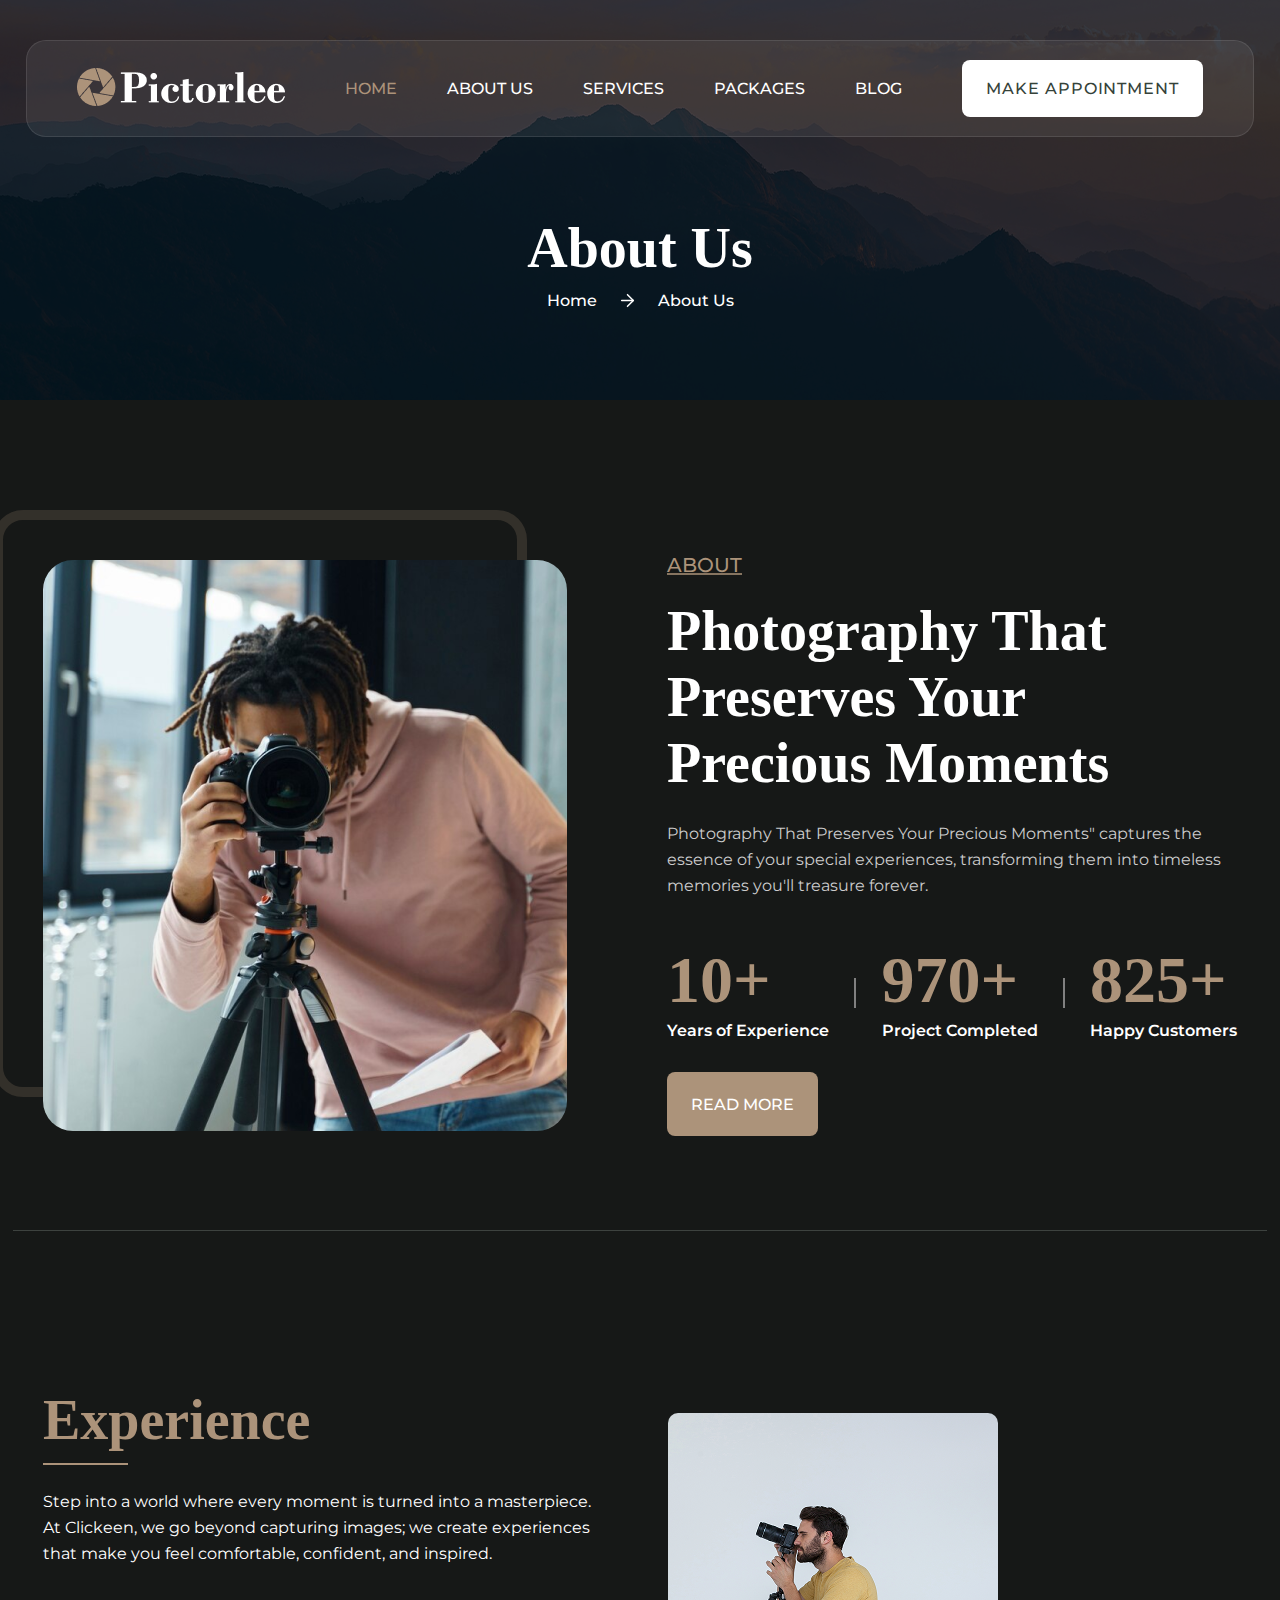
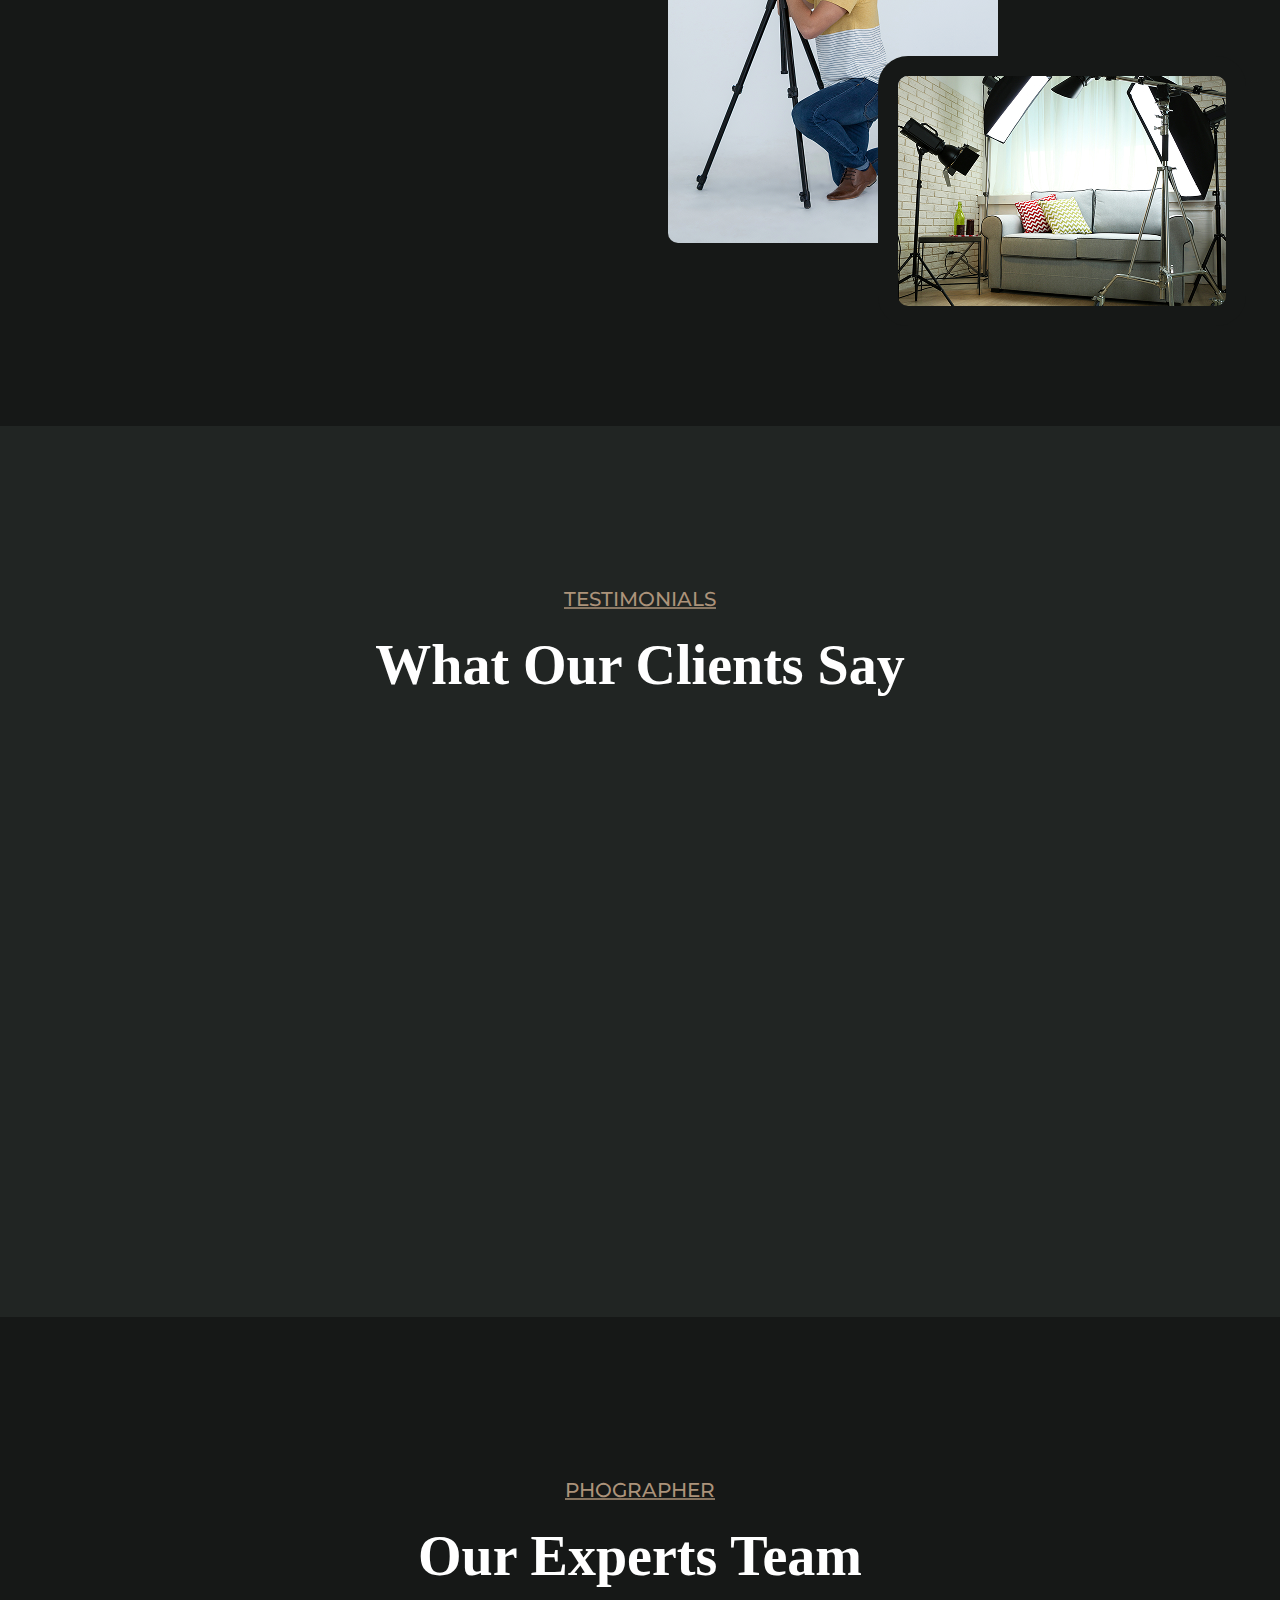
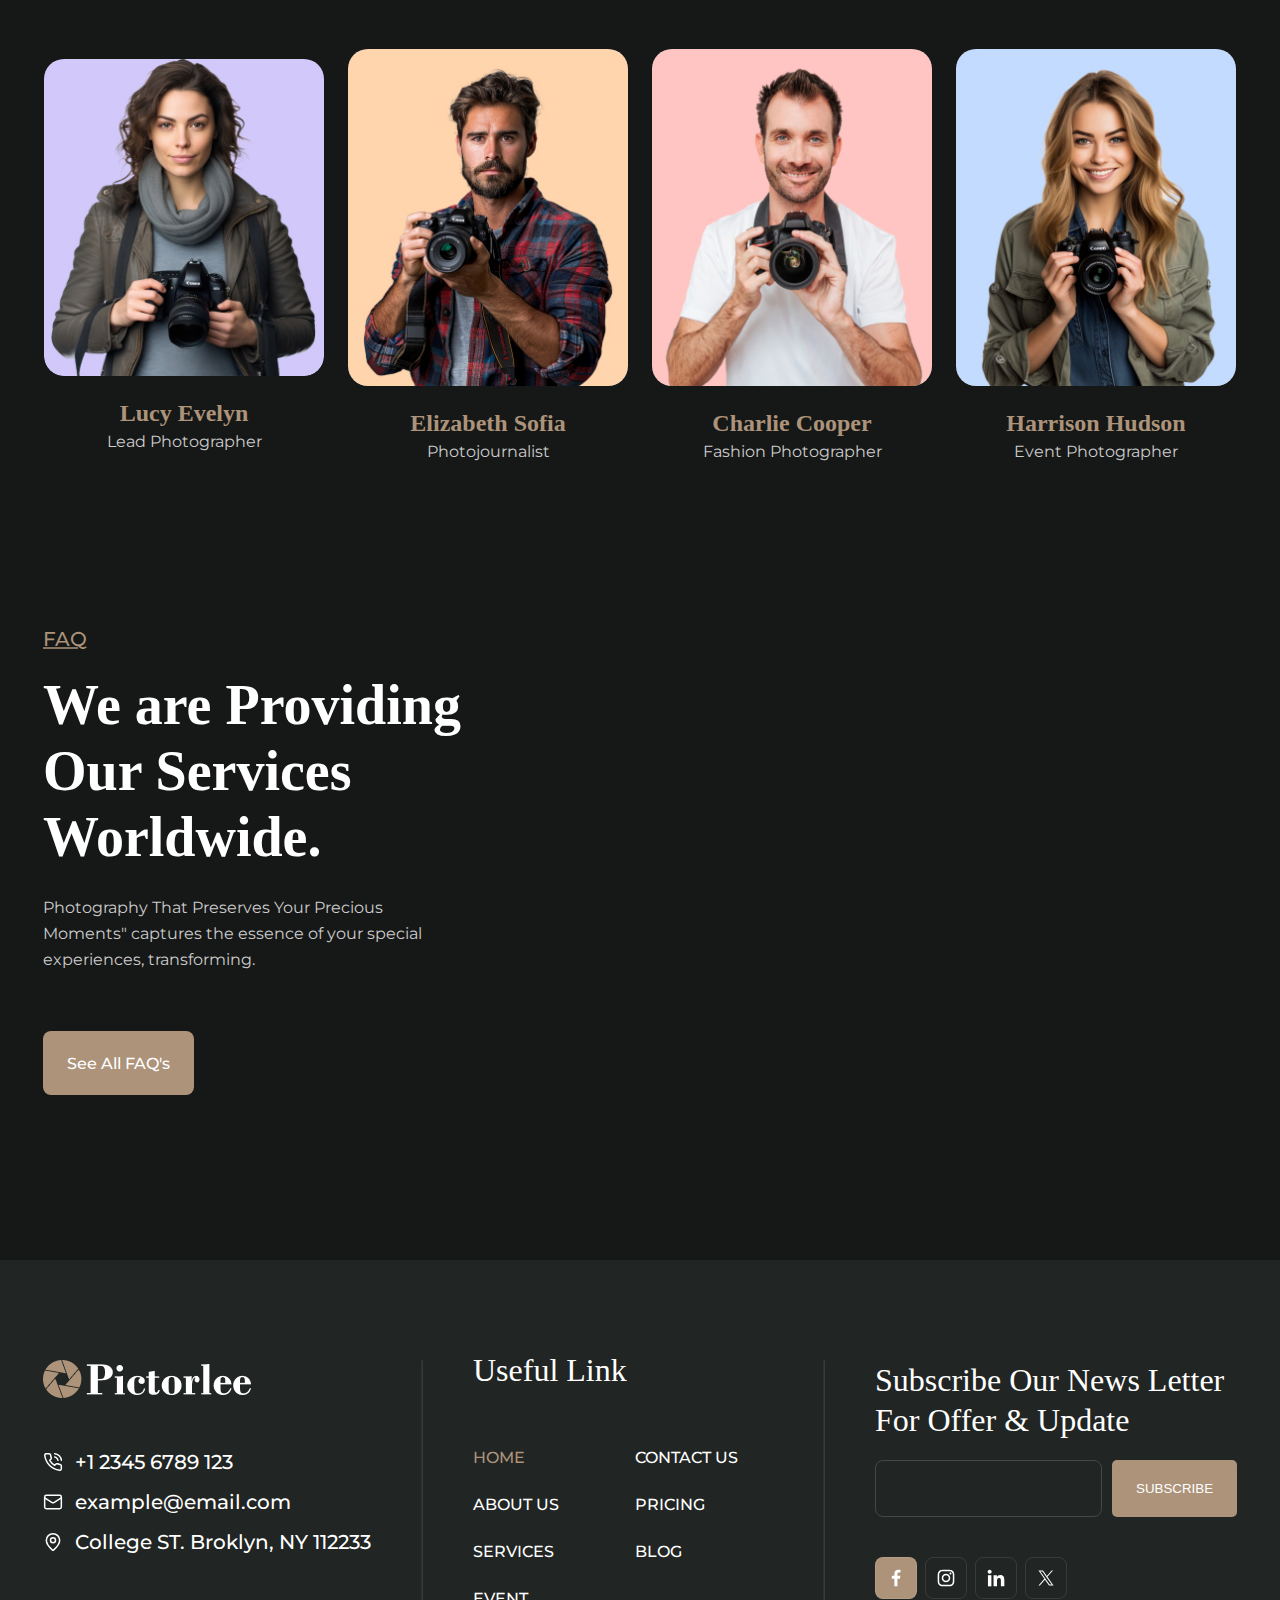
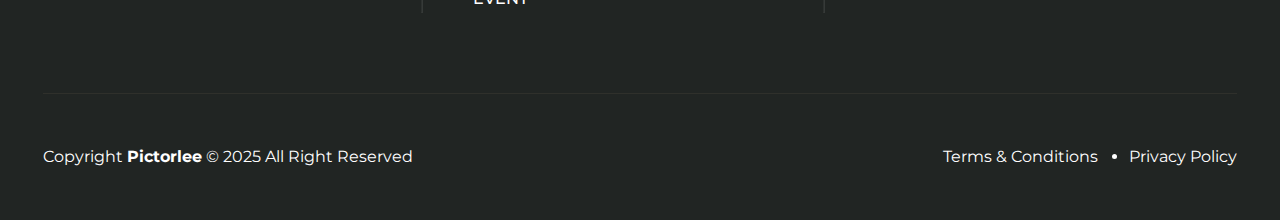
==== commit 5f6a5e7c: "add new 3 pages" ====
--- a/about.html
+++ b/about.html
@@ -24,7 +24,7 @@
         />
         <span class="banner-overlay"> </span>
 
-        <header>
+        <header class="ab-header">
           <a href="index.html"><img src="Images/Homepage/Logo.png" alt="" /></a>
           <nav>
             <ul class="menu">
--- a/style.css
+++ b/style.css
@@ -479,6 +479,9 @@
 .imageGallery {
   background-color: var(--bg-2);
   padding: 140px 0 160px 0;
+}
+.gallery-page {
+  background-color: var(--bg-1) !important;
 }
 
 .image-content {
@@ -1320,3 +1323,289 @@
 .delay-5 {
   transition-delay: 0.5s;
 }
+
+/* 
+  * about page banner start
+ */
+.banner {
+  position: relative;
+  width: 100%;
+
+  display: flex;
+  justify-content: center;
+  align-items: center;
+}
+.banner-img {
+  width: 100vw;
+  height: 400px;
+}
+
+.banner-overlay {
+  position: absolute;
+  top: 0;
+  left: 0;
+  width: 100%;
+  height: 100%;
+  background-color: #040f15;
+  opacity: 0.8;
+}
+
+.banner-content {
+  position: absolute;
+  bottom: 80px;
+  flex-direction: column;
+  display: flex;
+  align-items: center;
+  justify-content: center;
+  width: 100%;
+}
+.path {
+  display: flex;
+  align-items: center;
+  justify-content: center;
+  gap: 10px;
+}
+.path a {
+  padding: 10px;
+  background-color: transparent;
+  color: var(--pure-white);
+  font-family: Montserrat;
+  font-size: 16px;
+  font-weight: 500;
+}
+.ab-header {
+  position: absolute;
+  width: 100%;
+  top: 40px;
+}
+.about-page {
+  background-color: var(--bg-1);
+  padding: 160px 0;
+  overflow-x: hidden;
+  padding: 160px 0 95px 0;
+}
+.hr-main {
+  background-color: var(--bg-1);
+}
+.hr {
+  background-color: #3d423f;
+  height: 1px;
+  width: 100%;
+}
+/* end */
+.progress {
+  background-color: var(--bg-1);
+  padding: 100px 0;
+}
+.progress-containers {
+  display: flex;
+  align-items: center;
+  justify-content: center;
+  gap: 55px;
+}
+.text-section {
+  flex: 1;
+  min-width: 300px;
+}
+.text-section h2 {
+  color: var(--primary-color);
+}
+.text-section h2::after {
+  content: "";
+  display: block;
+  width: 15%;
+  height: 2px;
+  background-color: var(--primary-color);
+  margin-top: 10px;
+}
+.text-section p {
+  font-size: var(--font-size-1);
+  font-weight: 400;
+  margin-top: 24px;
+  color: var(--pure-white);
+  font-weight: 400;
+  line-height: 26px; /* 162.5% */
+}
+.progress-bar {
+  margin: 50px 0;
+  opacity: 0;
+  transform: translateY(30px);
+  transition: opacity 1s ease-in-out, transform 1s ease-in-out;
+}
+.progress-bar.visible {
+  opacity: 1;
+  transform: translateY(0);
+}
+.progress-bar span {
+  display: flex;
+  justify-content: space-between;
+  color: var(--pure-white);
+  font-family: "Bodoni MT";
+  font-size: 20px;
+  font-weight: 400;
+  line-height: 26px; /* 130% */
+}
+.bar {
+  height: 8px;
+  width: 100%;
+  background: #333;
+  position: relative;
+  overflow: hidden;
+  border-radius: 5px;
+}
+.bar-1 {
+  background-color: #ffc1d8;
+}
+.bar-2 {
+  background-color: #cde2ff;
+}
+.bar-3 {
+  background-color: #f3d0ff;
+}
+.fill {
+  height: 100%;
+  width: 0;
+  border-radius: 5px;
+  transition: width 1.5s ease-in-out;
+}
+.fill.photography {
+  background: linear-gradient(90deg, #ff007f, #ff4da6);
+}
+.fill.videography {
+  background: linear-gradient(90deg, #007bff, #66b3ff);
+}
+.fill.event {
+  background: linear-gradient(90deg, #9900ff, #cc66ff);
+}
+.progress-text {
+  opacity: 0;
+  color: #fff;
+  font-family: "Bodoni MT";
+  font-size: 20px;
+  font-weight: 400;
+  line-height: 26px; /* 130% */
+  transition: opacity 1.5s ease-in-out;
+}
+.image-section {
+  flex: 1;
+  display: flex;
+  align-items: center;
+  min-width: 300px;
+}
+.image-section :nth-child(2) {
+  margin-left: -21%;
+  margin-top: 57%;
+  border: 20px solid var(--bg-1);
+  border-radius: 30px;
+}
+.image-section img {
+  width: 100%;
+  max-width: 400px;
+  border-radius: 10px;
+  transition: transform 0.3s ease-in-out;
+  border-radius: 10px;
+}
+/* end */
+/* about card section start */
+.ab-card-content-container {
+  display: flex;
+  align-items: center;
+  justify-content: center;
+  flex-direction: column;
+}
+.ab-card-sec {
+  background-color: var(--bg-1);
+  padding: 140px 0 65px 0;
+}
+.team-card-sec {
+  background-color: var(--bg-1);
+  padding: 103px 0 160px 0;
+}
+.about-card-container {
+  display: flex;
+  align-items: center;
+  justify-content: center;
+  gap: 24px;
+  flex-wrap: wrap;
+  margin-top: 60px;
+}
+.about-card {
+  position: relative;
+  width: 100%;
+  max-width: 280px;
+  height: auto;
+  overflow: hidden;
+}
+.about-card-img-container {
+  position: relative;
+  overflow: hidden;
+}
+.about-card .about-card-img {
+  width: 100%;
+  height: 100%;
+  object-fit: cover;
+  border-radius: 20px;
+  z-index: -2;
+}
+
+.about-card:hover .about-card-hover {
+  bottom: 0;
+}
+.about-card-hover {
+  position: absolute;
+  border-radius: 20px;
+  left: 0;
+  width: 100%;
+  height: 100%;
+  display: flex;
+  align-items: flex-end;
+  justify-content: center;
+  gap: 8px;
+  background-color: rgba(0, 0, 0, 0.5);
+  padding-bottom: 20px;
+  bottom: -100%;
+  transition: bottom 0.3s ease-in-out;
+}
+.about-card-hover div {
+  display: flex;
+  align-items: center;
+  justify-content: center;
+  background-color: var(--pure-white);
+  padding: 10px;
+  border-radius: 10px;
+  transition: background-color 0.2s ease-in-out;
+}
+.about-card-hover div:hover {
+  background-color: var(--primary-color);
+  z-index: 2 !important;
+}
+.about-card-hover div:hover svg path {
+  fill: #fff !important;
+}
+.about-card-content {
+  margin-top: 20px;
+}
+.about-card-content h3 {
+  color: var(--primary-color);
+  text-align: center;
+  font-family: "Bodoni MT";
+  font-size: 24px;
+  font-weight: 700;
+}
+.about-card-content p {
+  text-align: center;
+  font-size: var(--font-size-1);
+  font-weight: 400;
+  margin-top: 5px;
+}
+.mg-top-60 {
+  margin-top: 60px;
+}
+/* end */
+.about-page-faq {
+  padding: 80px 0 160px 0 !important;
+  background-color: var(--bg-1);
+  display: flex;
+  align-items: center;
+  justify-content: center;
+}
--- a/about.css
+++ b/about.css
@@ -10,281 +10,3 @@
 }
 
 body {
-  overflow-x: hidden;
-}
-
-.banner {
-  position: relative;
-  width: 100%;
-
-  display: flex;
-  justify-content: center;
-  align-items: center;
-}
-.banner-img {
-  width: 100vw;
-  height: 400px;
-}
-
-.banner-overlay {
-  position: absolute;
-  top: 0;
-  left: 0;
-  width: 100%;
-  height: 100%;
-  background-color: #040f15;
-  opacity: 0.8;
-}
-
-.banner-content {
-  position: absolute;
-  bottom: 80px;
-  flex-direction: column;
-  display: flex;
-  align-items: center;
-  justify-content: center;
-  width: 100%;
-}
-.path {
-  display: flex;
-  align-items: center;
-  justify-content: center;
-  gap: 10px;
-}
-.path a {
-  padding: 10px;
-  background-color: transparent;
-  color: var(--pure-white);
-  font-family: Montserrat;
-  font-size: 16px;
-  font-weight: 500;
-}
-header {
-  position: absolute;
-  width: 100%;
-  top: 40px;
-}
-.about-page {
-  background-color: var(--bg-1);
-  padding: 160px 0;
-  overflow-x: hidden;
-  padding: 160px 0 95px 0;
-}
-.hr-main {
-  background-color: var(--bg-1);
-}
-.hr {
-  background-color: #3d423f;
-  height: 1px;
-  width: 100%;
-}
-/* end */
-.progress {
-  background-color: var(--bg-1);
-  padding: 100px 0;
-}
-.progress-containers {
-  display: flex;
-  align-items: center;
-  justify-content: center;
-  gap: 55px;
-}
-.text-section {
-  flex: 1;
-  min-width: 300px;
-}
-.text-section h2 {
-  color: var(--primary-color);
-}
-.text-section h2::after {
-  content: "";
-  display: block;
-  width: 15%;
-  height: 2px;
-  background-color: var(--primary-color);
-  margin-top: 10px;
-}
-.text-section p {
-  font-size: var(--font-size-1);
-  font-weight: 400;
-  margin-top: 24px;
-  color: var(--pure-white);
-  font-weight: 400;
-  line-height: 26px; /* 162.5% */
-}
-.progress-bar {
-  margin: 50px 0;
-  opacity: 0;
-  transform: translateY(30px);
-  transition: opacity 1s ease-in-out, transform 1s ease-in-out;
-}
-.progress-bar.visible {
-  opacity: 1;
-  transform: translateY(0);
-}
-.progress-bar span {
-  display: flex;
-  justify-content: space-between;
-  color: var(--pure-white);
-  font-family: "Bodoni MT";
-  font-size: 20px;
-  font-weight: 400;
-  line-height: 26px; /* 130% */
-}
-.bar {
-  height: 8px;
-  width: 100%;
-  background: #333;
-  position: relative;
-  overflow: hidden;
-  border-radius: 5px;
-}
-.bar-1 {
-  background-color: #ffc1d8;
-}
-.bar-2 {
-  background-color: #cde2ff;
-}
-.bar-3 {
-  background-color: #f3d0ff;
-}
-.fill {
-  height: 100%;
-  width: 0;
-  border-radius: 5px;
-  transition: width 1.5s ease-in-out;
-}
-.fill.photography {
-  background: linear-gradient(90deg, #ff007f, #ff4da6);
-}
-.fill.videography {
-  background: linear-gradient(90deg, #007bff, #66b3ff);
-}
-.fill.event {
-  background: linear-gradient(90deg, #9900ff, #cc66ff);
-}
-.progress-text {
-  opacity: 0;
-  color: #fff;
-  font-family: "Bodoni MT";
-  font-size: 20px;
-  font-weight: 400;
-  line-height: 26px; /* 130% */
-  transition: opacity 1.5s ease-in-out;
-}
-.image-section {
-  flex: 1;
-  display: flex;
-  align-items: center;
-  min-width: 300px;
-}
-.image-section :nth-child(2) {
-  margin-left: -21%;
-  margin-top: 57%;
-  border: 20px solid var(--bg-1);
-  border-radius: 30px;
-}
-.image-section img {
-  width: 100%;
-  max-width: 400px;
-  border-radius: 10px;
-  transition: transform 0.3s ease-in-out;
-  border-radius: 10px;
-}
-/* end */
-/* about card section start */
-.ab-card-content-container {
-  display: flex;
-  align-items: center;
-  justify-content: center;
-  flex-direction: column;
-}
-.ab-card-sec {
-  background-color: var(--bg-1);
-  padding: 140px 0 65px 0;
-}
-.about-card-container {
-  display: flex;
-  align-items: center;
-  justify-content: center;
-  gap: 24px;
-  margin-top: 60px;
-}
-.about-card {
-  position: relative;
-  width: 100%;
-  max-width: 282px;
-  height: auto;
-  overflow: hidden;
-}
-.about-card-img-container {
-  position: relative;
-  overflow: hidden;
-}
-.about-card .about-card-img {
-  width: 100%;
-  height: 100%;
-  object-fit: cover;
-  border-radius: 20px;
-  z-index: -2;
-}
-
-.about-card:hover .about-card-hover {
-  bottom: 0;
-}
-.about-card-hover {
-  position: absolute;
-  border-radius: 20px;
-  left: 0;
-  width: 100%;
-  height: 100%;
-  display: flex;
-  align-items: flex-end;
-  justify-content: center;
-  gap: 8px;
-  background-color: rgba(0, 0, 0, 0.5);
-  padding-bottom: 20px;
-  bottom: -100%;
-  transition: bottom 0.3s ease-in-out;
-}
-.about-card-hover div {
-  display: flex;
-  align-items: center;
-  justify-content: center;
-  background-color: var(--pure-white);
-  padding: 10px;
-  border-radius: 10px;
-  transition: background-color 0.2s ease-in-out;
-}
-.about-card-hover div:hover {
-  background-color: var(--primary-color);
-  z-index: 2 !important;
-}
-.about-card-hover div:hover svg path {
-  fill: #fff !important;
-}
-.about-card-content {
-  margin-top: 20px;
-}
-.about-card-content h3 {
-  color: var(--primary-color);
-  text-align: center;
-  font-family: "Bodoni MT";
-  font-size: 24px;
-  font-weight: 700;
-}
-.about-card-content p {
-  text-align: center;
-  font-size: var(--font-size-1);
-  font-weight: 400;
-  margin-top: 5px;
-}
-
-/* end */
-.about-page-faq {
-  padding: 80px 0 160px 0 !important;
-  background-color: var(--bg-1);
-  display: flex;
-  align-items: center;
-  justify-content: center;
-}
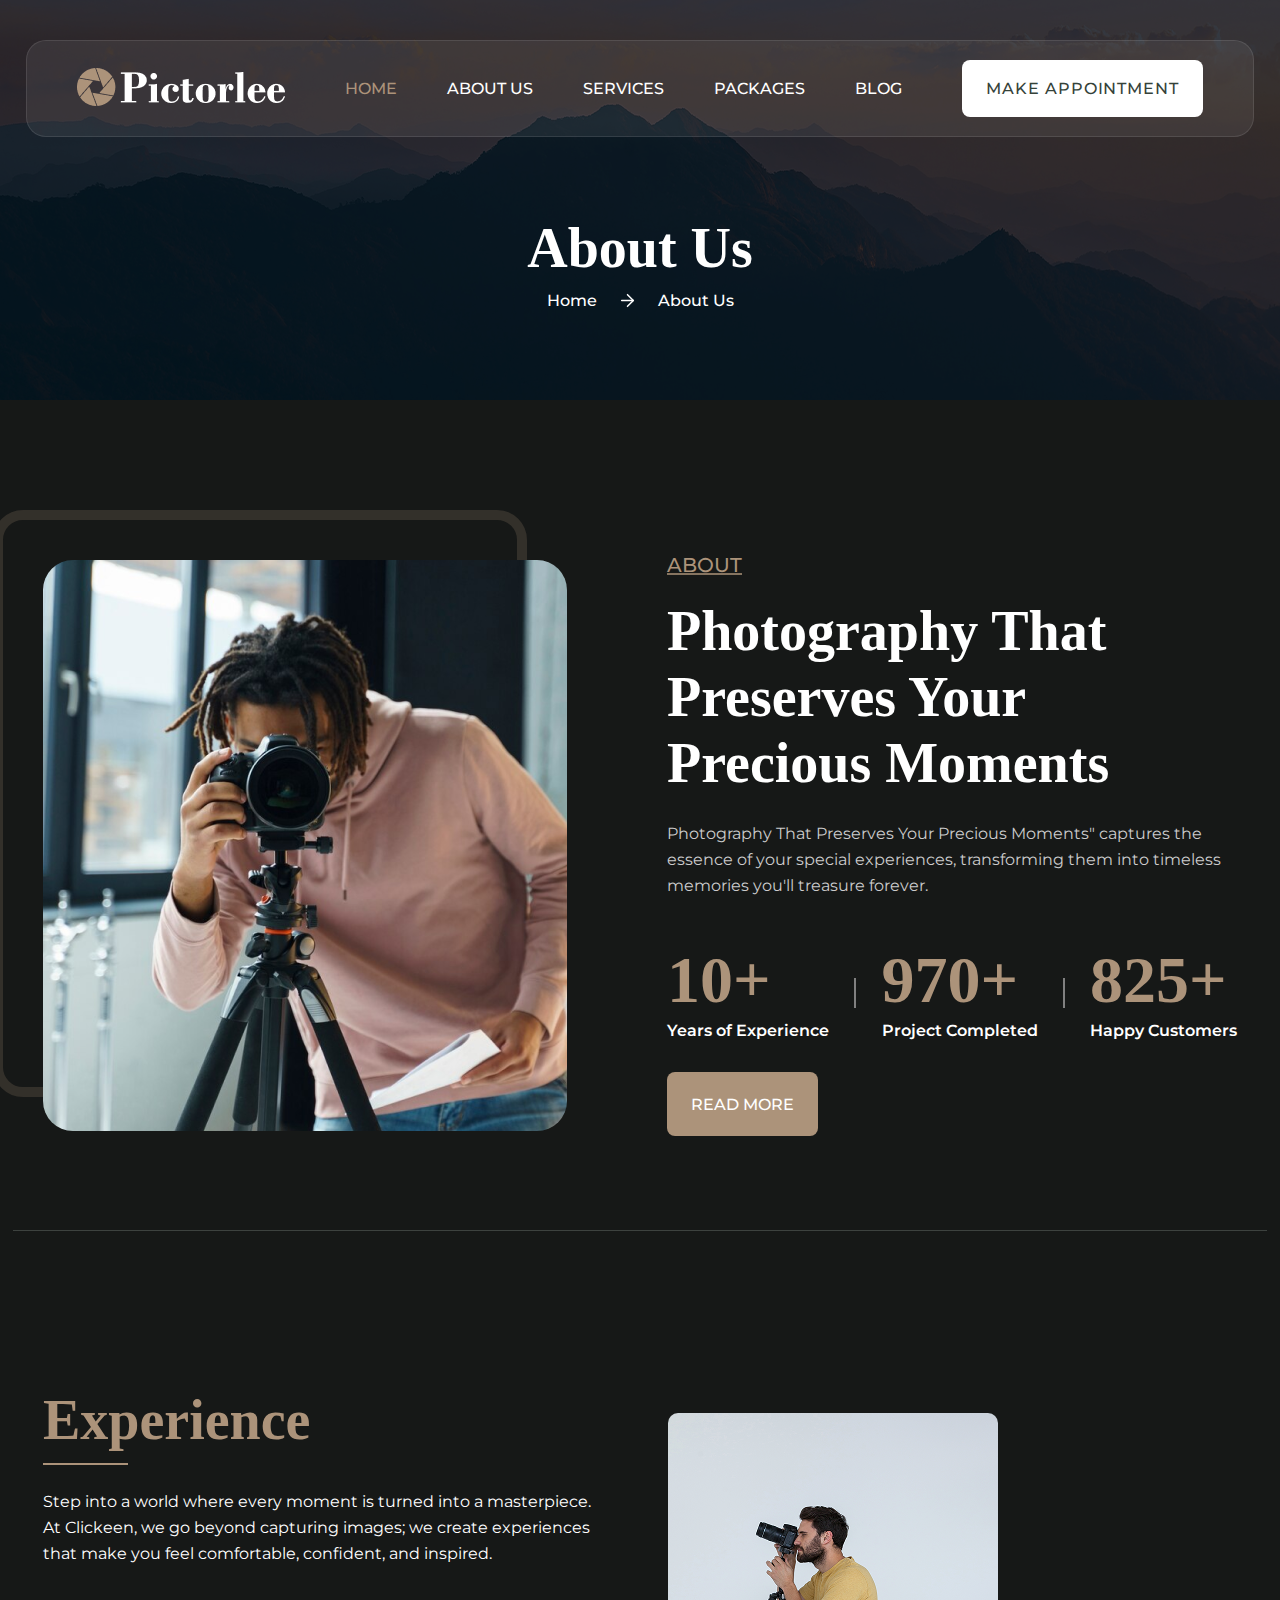
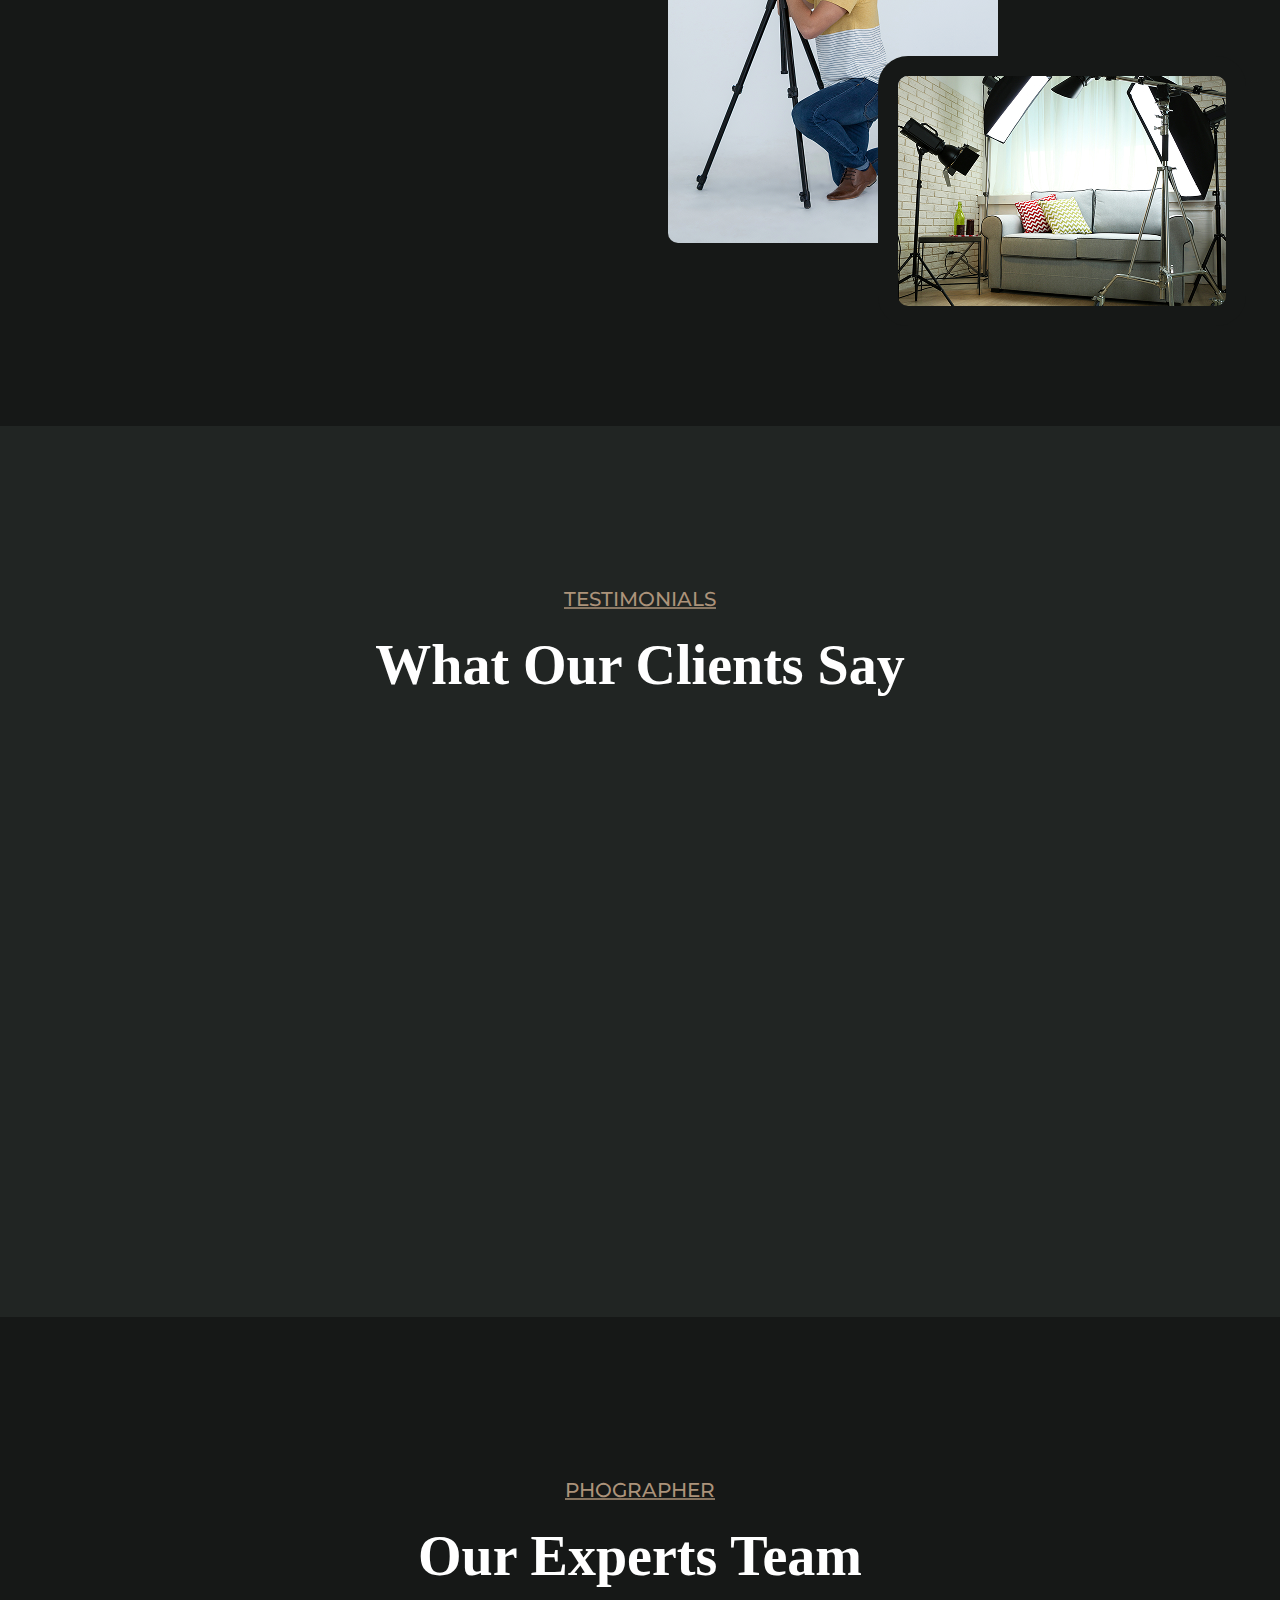
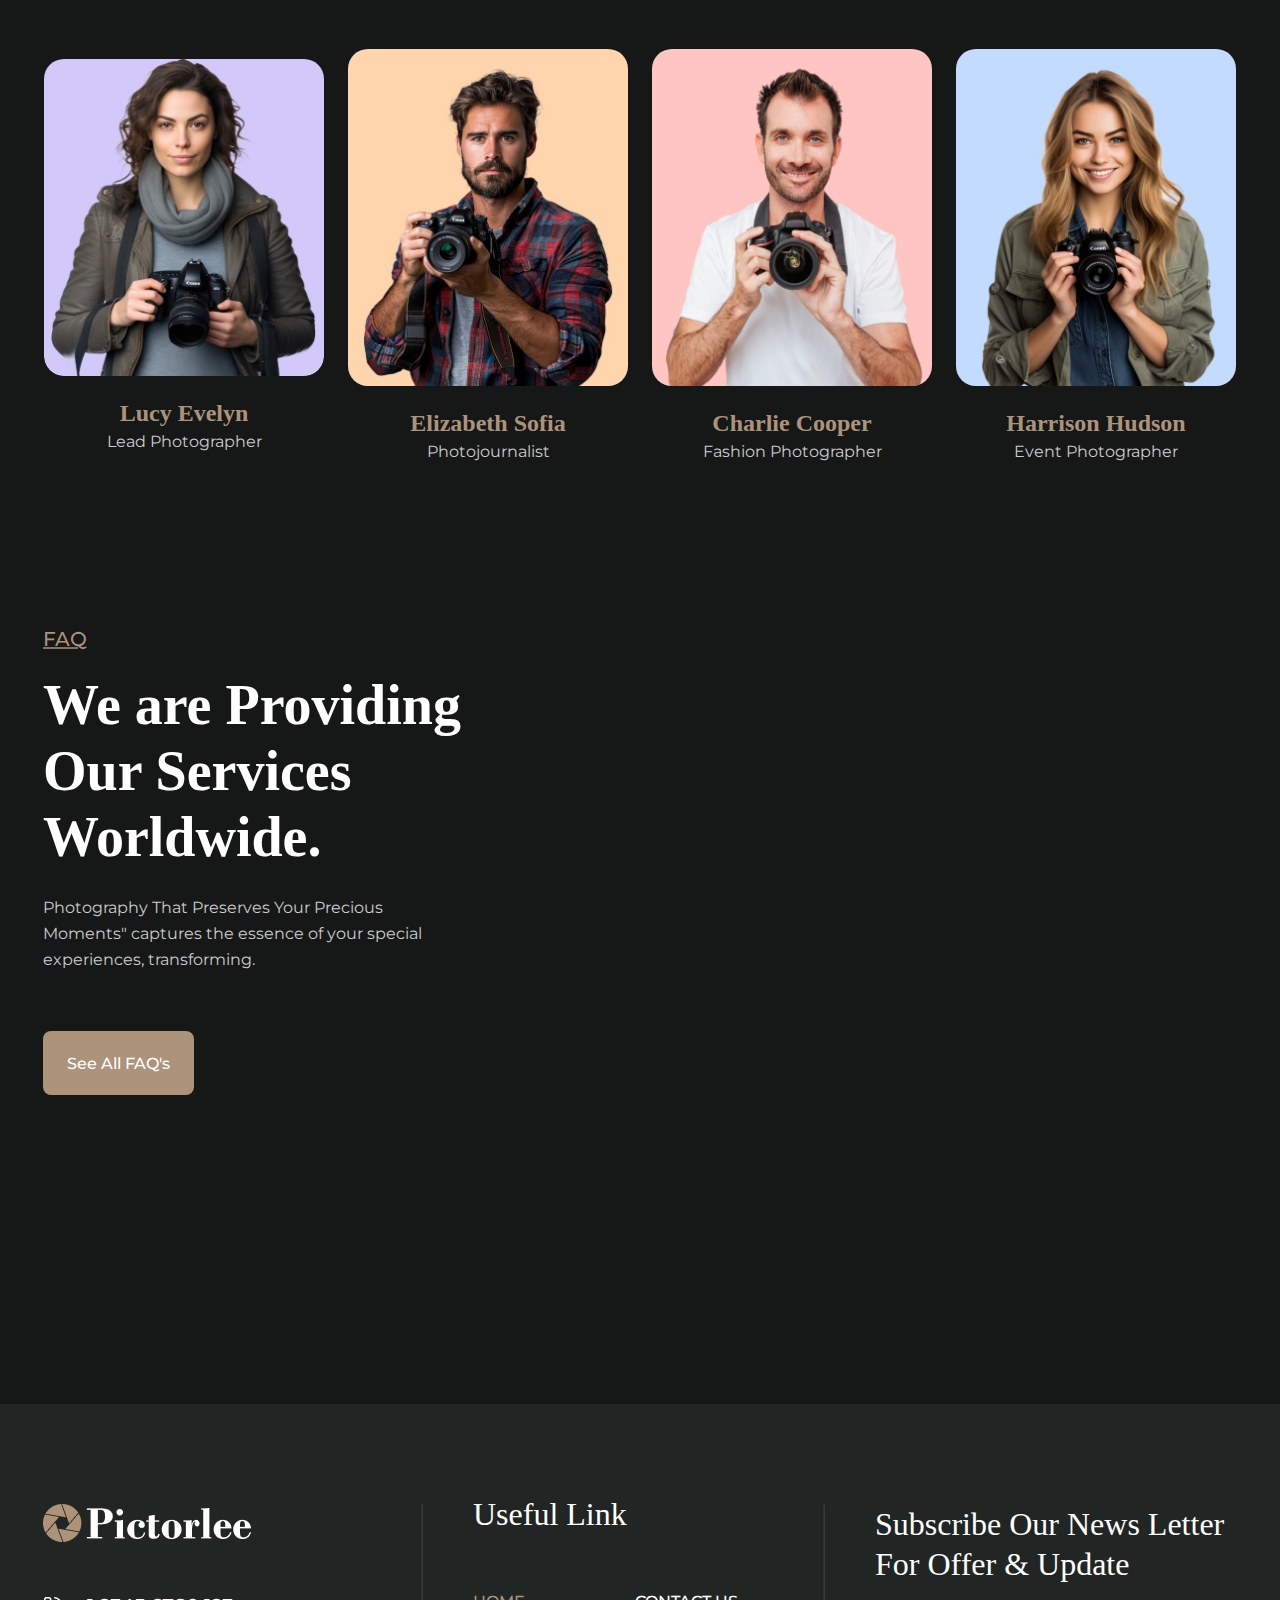
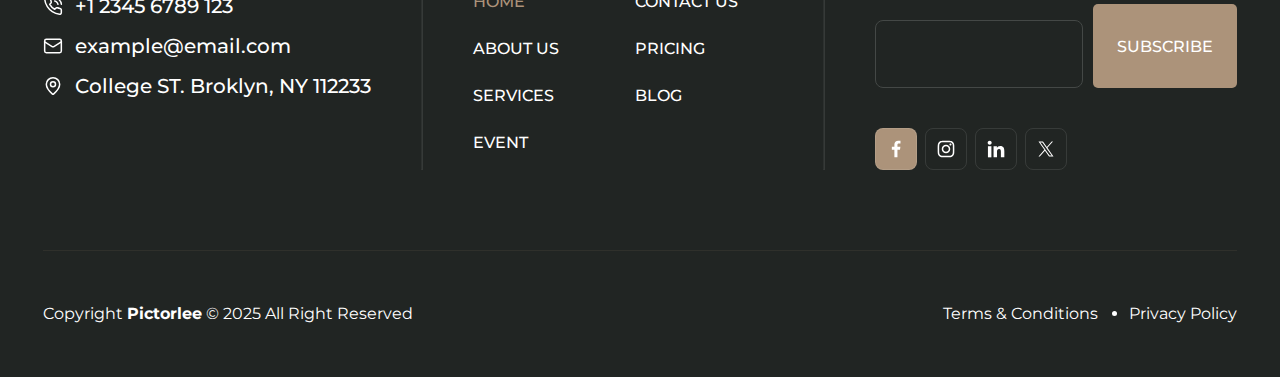
==== commit 168dcc4c: "add contact us and services page" ====
--- a/about.html
+++ b/about.html
@@ -5,7 +5,7 @@
     <meta name="viewport" content="width=device-width, initial-scale=1.0" />
     <title>About Us</title>
     <link rel="stylesheet" href="style.css" />
-    <link rel="stylesheet" href="about.css" />
+
     <link rel="preconnect" href="https://fonts.googleapis.com" />
     <link rel="preconnect" href="https://fonts.gstatic.com" crossorigin />
     <link
--- a/style.css
+++ b/style.css
@@ -1330,7 +1330,7 @@
 .banner {
   position: relative;
   width: 100%;
-
+  overflow: hidden;
   display: flex;
   justify-content: center;
   align-items: center;
@@ -1609,3 +1609,344 @@
   align-items: center;
   justify-content: center;
 }
+
+/* services page */
+.srvices-page {
+  background-color: var(--bg-1);
+  padding: 140px 0 120px 0;
+}
+.services-page-content {
+  display: flex;
+  align-items: center;
+  justify-content: center;
+  flex-direction: column;
+}
+.services-page-content h4 {
+  line-height: 35px !important;
+}
+.services-page-content p {
+  max-width: 636px;
+  color: #808282;
+  text-align: center;
+  font-size: var(--font-size-1);
+  font-weight: 400;
+  line-height: 26px; /* 162.5% */
+  margin-top: 25px;
+}
+
+/* content end */
+.b-t {
+  border-top: 0.5px solid #212523;
+}
+.b-b {
+  border-bottom: 0.5px solid #212523;
+}
+.b-r {
+  border-right: 0.5px solid #212523;
+}
+.b-l {
+  border-left: 0.5px solid #212523;
+}
+.services-page-card-container {
+  margin-top: 60px;
+  display: grid;
+  overflow: hidden;
+  grid-template-columns: repeat(auto-fit, minmax(350px, 1fr));
+}
+.services-page-card {
+  padding: 40px;
+  background-color: transparent;
+  transition: 0.3s ease-in-out;
+  cursor: pointer;
+}
+.hover-1 {
+  border-radius: 20px 20px 0px 0px;
+}
+.hover-2 {
+  border-radius: 0px 0px 20px 20px;
+}
+.services-page-card:hover {
+  background-color: #212523;
+}
+.services-page-card:hover > h3,
+.services-page-card:hover > a {
+  color: var(--primary-color);
+}
+.services-page-card h3 {
+  color: var(--pure-white);
+  font-family: "Bodoni MT";
+  font-size: 28px;
+  font-weight: 700;
+  line-height: 26px;
+  margin-top: 40px;
+}
+.services-page-card p {
+  font-size: var(--font-size-1);
+  font-weight: 400;
+  line-height: 24px; /* 150% */
+  margin-top: 24px;
+  margin-bottom: 32px;
+}
+.services-page-card a {
+  color: var(--pure-white);
+  font-family: sans-serif;
+  font-size: 16px;
+  font-style: normal;
+  font-weight: 500;
+  line-height: 26px;
+  display: flex;
+  align-items: center;
+  justify-content: flex-start;
+  gap: 4px;
+}
+.services-page-card div {
+  display: flex;
+  align-items: center;
+  justify-content: flex-start;
+  gap: 4px;
+}
+.services-page-card a img {
+  margin-left: -30px;
+  visibility: hidden;
+  transition: 0.3s ease-in-out;
+}
+.services-page-card:hover > a img {
+  visibility: visible;
+  margin-left: 0;
+}
+
+/* divider */
+.hr-2-main {
+  background-color: var(--bg-1);
+}
+.hr-2 {
+  background-color: #3d423f;
+  height: 1px;
+  width: 100%;
+}
+
+/* testemonial section */
+.testemonials-services {
+  background-color: var(--bg-1);
+  padding: 120px 0 160px 0;
+}
+.testemonial-item-1 {
+  background-color: var(--bg-2) !important;
+}
+
+/* from */
+.from {
+  background-color: var(--bg-1);
+  padding: 140px 0 160px 0;
+}
+/* ghf */
+.form-container {
+  background: transparent;
+  width: 100%;
+  max-width: 752px;
+  margin-top: 60px;
+}
+.form-container label {
+  color: var(--pure-white);
+  font-family: Montserrat;
+  font-size: 16px;
+  font-weight: 500;
+  line-height: 26px; /* 162.5% */
+}
+input,
+textarea {
+  width: 100%;
+  padding: 25px 20px;
+  border-radius: 10px;
+  border: none;
+  background: var(--bg-2);
+  outline: none;
+  transition: border 0.3s;
+  color: var(--secondary-color);
+  font-family: Montserrat;
+  font-size: 14px;
+  font-weight: 400;
+  line-height: 26px; /* 185.714% */
+  margin-top: 16px;
+}
+input:focus,
+textarea:focus {
+  border: 1px solid var(--primary-color);
+}
+.error {
+  border: 2px solid rgb(185, 1, 1) !important;
+}
+.valid {
+  border: 2px solid rgb(0, 130, 0) !important;
+}
+.input-row {
+  display: flex;
+  align-items: center;
+  justify-content: space-between;
+  gap: 20px;
+  margin-top: 30px;
+  margin-bottom: 30px;
+}
+.input-row div {
+  width: 100%;
+}
+#message {
+  height: 146px;
+  resize: vertical;
+}
+.checkbox-container {
+  display: flex;
+  align-items: center;
+  justify-content: space-between;
+  margin-top: 20px;
+}
+.checkbox-container div {
+  display: flex;
+  align-items: center;
+  justify-content: center;
+  gap: 10px;
+}
+/* changing chekbox background color using pseudo class */
+.checkbox-container div input::before {
+  content: "";
+  position: absolute;
+  top: 0;
+  left: 0;
+  width: 100%;
+  height: 100%;
+  outline: none;
+  border-radius: 4px;
+  border: 1px solid #b6b0b2;
+  background-color: #161817;
+}
+.checkbox-container div input:checked::before {
+  display: none;
+}
+
+.checkbox-container div input {
+  position: relative;
+  width: 20px;
+  height: 20px;
+  border-radius: 4px;
+  background-color: transparent;
+  cursor: pointer;
+  margin-top: -4px;
+}
+.terms {
+  color: var(--secondary-color);
+  font-family: Montserrat;
+  font-size: var(--font-size-1);
+  font-weight: 400;
+  line-height: 26px;
+}
+button {
+  background-color: var(--primary-color);
+  border-radius: 10px;
+  padding: 24.5px 36px;
+  color: var(--pure-white);
+  font-family: Montserrat;
+  font-size: 16px;
+  font-weight: 500;
+}
+button:hover {
+  background: #a88c6c;
+}
+.popup {
+  visibility: hidden;
+  display: flex;
+  align-items: center;
+  justify-content: center;
+  flex-direction: column;
+  position: fixed;
+  top: 50%;
+  left: 50%;
+  transform: translate(-50%, -50%);
+  background: gray;
+  color: var(--bg-1);
+  width: 50vw;
+  height: 50vh;
+  border-radius: 20px;
+  box-shadow: 0px 0px 10px rgba(0, 0, 0, 0.3);
+  text-align: center;
+}
+.popup button {
+  margin-top: 10px;
+  padding: 30px 50px;
+  background: #4caf50;
+  color: white;
+  border: none;
+  cursor: pointer;
+  border-radius: 10px;
+}
+.popup button:hover {
+  background: #45a049;
+}
+.popup p {
+  font-size: 20px;
+  font-weight: 500;
+  line-height: 26px;
+  color: var(--pure-white);
+}
+/* side div */
+.form-content p {
+  color: var(--secondary-color);
+  font-size: var(--font-size-1);
+  font-weight: 400;
+  line-height: 26px; /* 162.5% */
+  max-width: 500px;
+}
+.from-main {
+  display: flex;
+  align-items: center;
+  justify-content: center;
+  gap: 80px;
+}
+.contact-side-dive {
+  margin-top: 14px;
+  width: 100%;
+  max-width: 392px;
+  display: flex;
+  align-items: center;
+  justify-content: center;
+  flex-direction: column;
+  padding: 60px 40px 80px 40px;
+  background-color: var(--bg-2);
+  border-radius: 20px;
+  gap: 24px;
+}
+.contact-side-dive h5 {
+  color: var(--primary-color);
+  font-family: "Bodoni MT";
+  font-size: 24px;
+  font-weight: 700;
+  line-height: 36px;
+  margin-bottom: 17px;
+}
+.side-dive-item {
+  display: flex;
+  align-items: center;
+  justify-content: flex-start;
+  gap: 20px;
+  width: 100%;
+}
+.side-dive-item p {
+  color: var(--pure-white);
+  font-size: 20px;
+  font-weight: 500;
+  line-height: 26px;
+}
+.side-dive-item div {
+  background-color: #161817;
+  border-radius: 10px;
+  padding: 12px;
+}
+.c-devider {
+  width: 100%;
+  height: 0.5px;
+  background-color: #3d423f;
+}
+iframe {
+  width: 1224px;
+  height: 500px;
+  margin-top: 100px;
+}
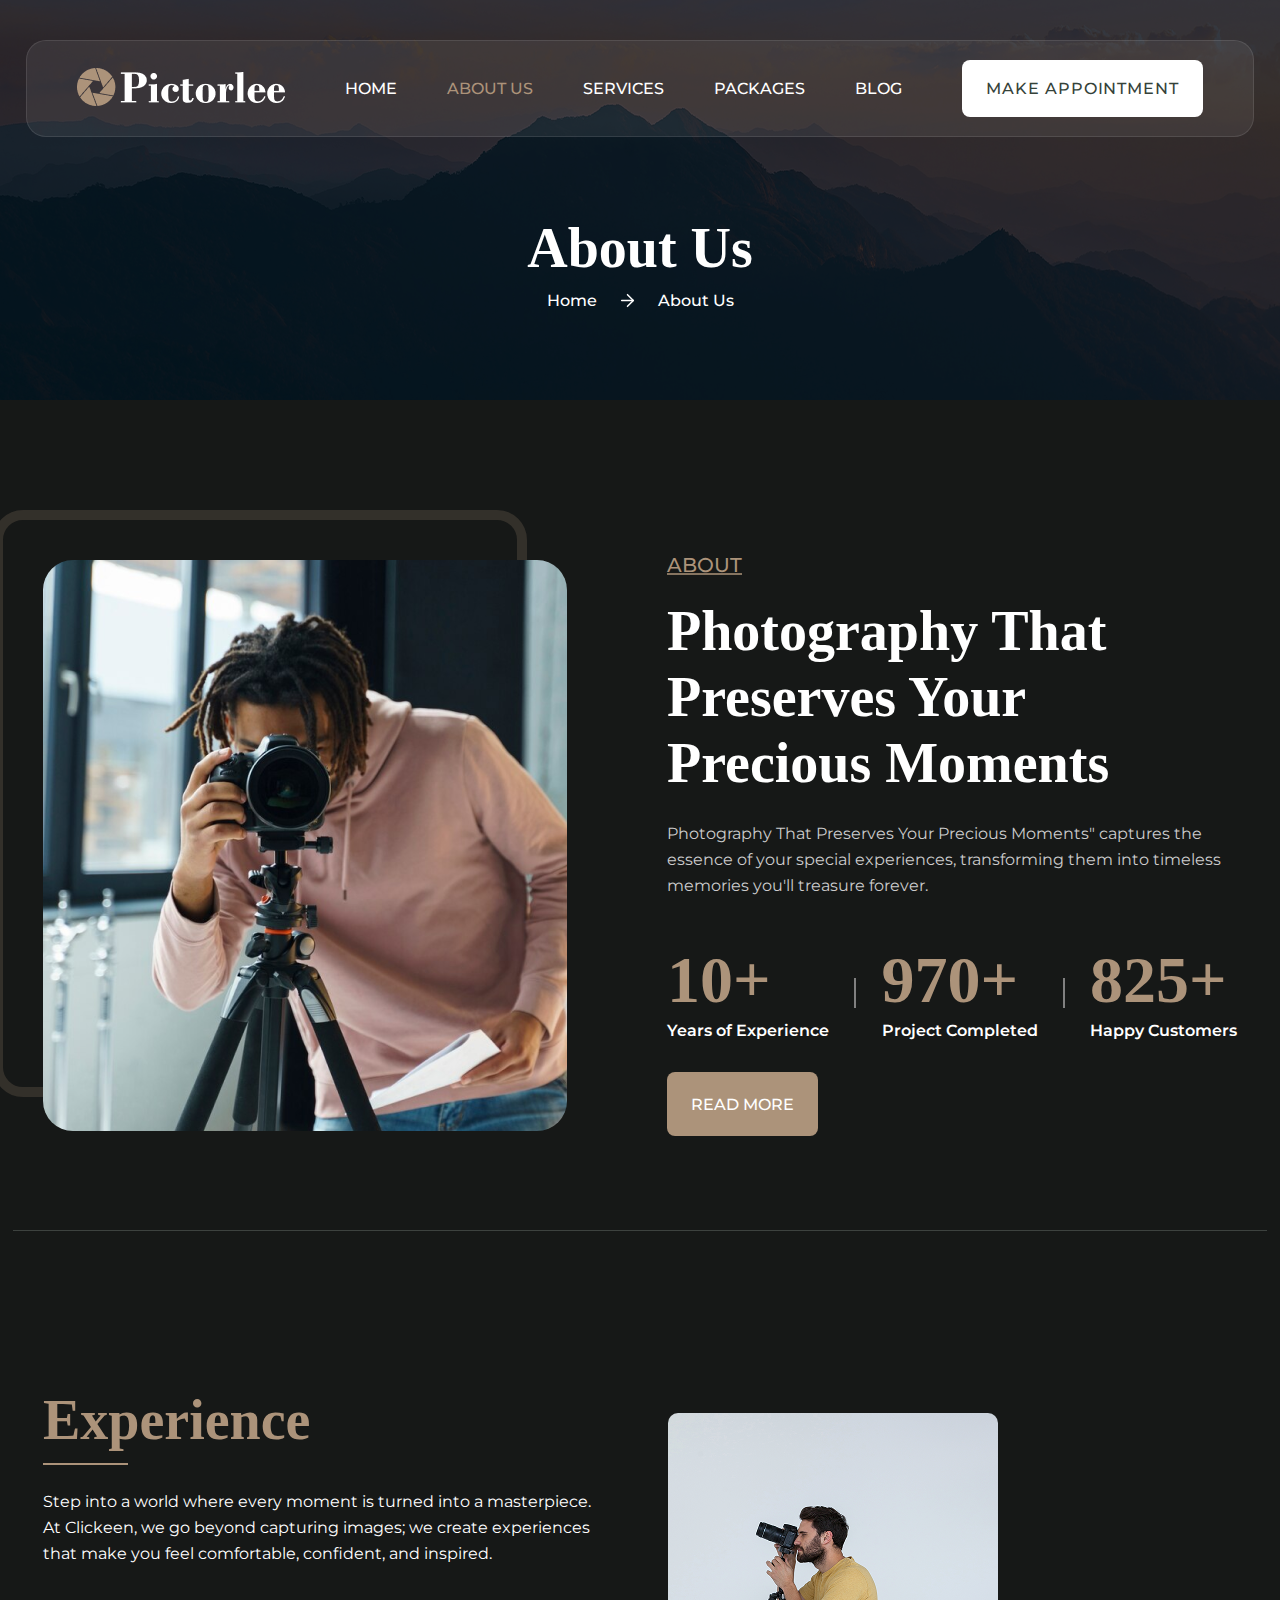
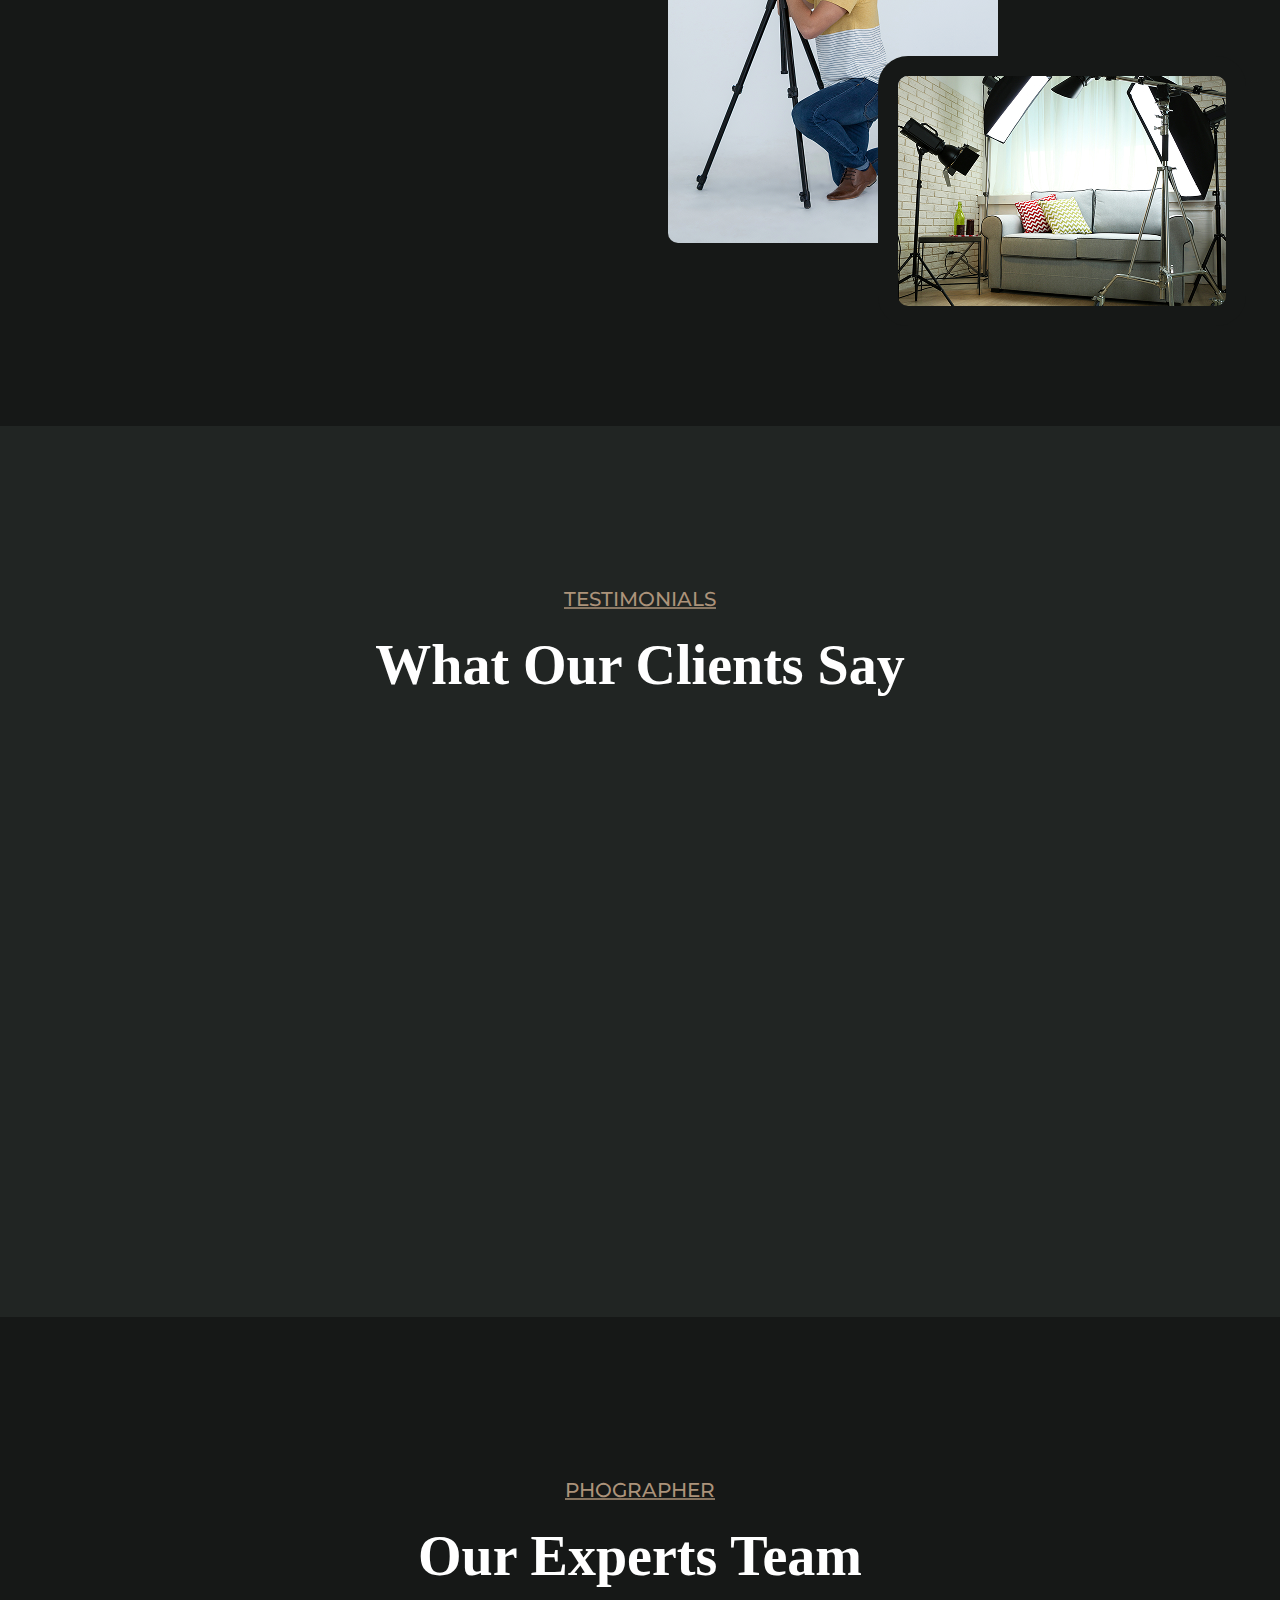
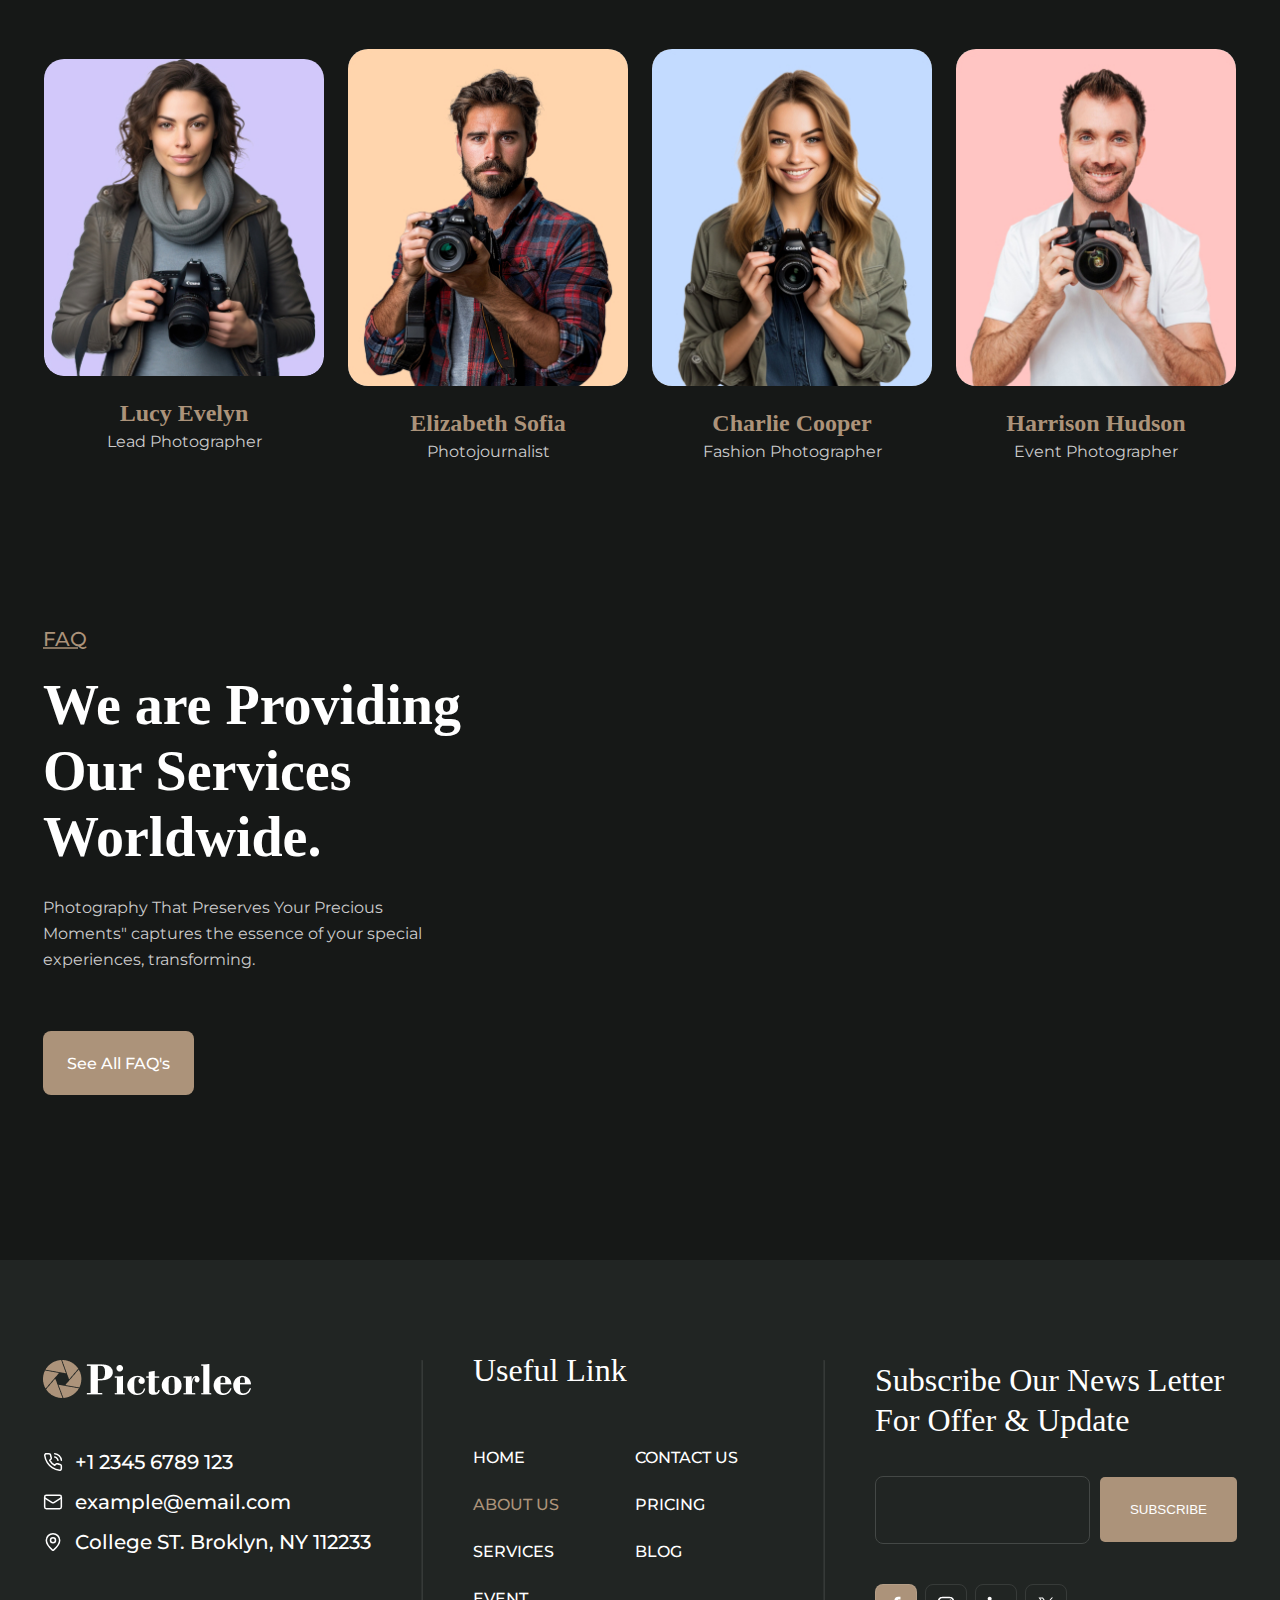
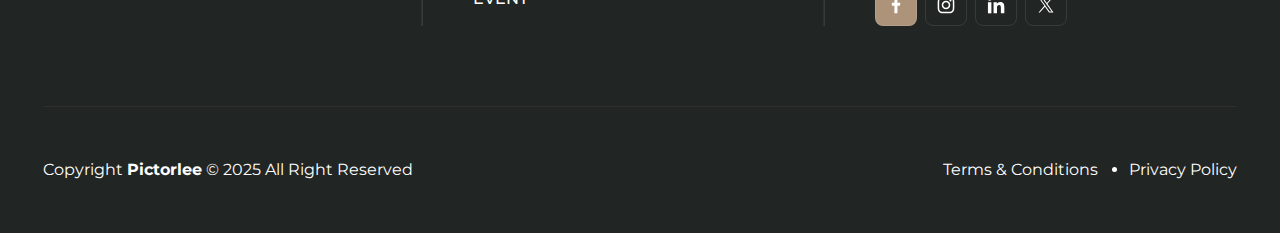
==== commit 5184cb81: "all compleated" ====
--- a/about.html
+++ b/about.html
@@ -37,10 +37,10 @@
                   d="M342.6 150.6c12.5-12.5 12.5-32.8 0-45.3s-32.8-12.5-45.3 0L192 210.7 86.6 105.4c-12.5-12.5-32.8-12.5-45.3 0s-12.5 32.8 0 45.3L146.7 256 41.4 361.4c-12.5 12.5-12.5 32.8 0 45.3s32.8 12.5 45.3 0L192 301.3 297.4 406.6c12.5 12.5 32.8 12.5 45.3 0s12.5-32.8 0-45.3L237.3 256 342.6 150.6z"
                 />
               </svg>
-              <li><a href="#" class="active">Home</a></li>
-              <li><a href="about.html">About us</a></li>
-              <li><a href="#">Services</a></li>
-              <li><a href="#">Packages</a></li>
+              <li><a href="index.html">Home</a></li>
+              <li><a href="about.html" class="active">About us</a></li>
+              <li><a href="services.html">Services</a></li>
+              <li><a href="services.html">Packages</a></li>
               <li><a href="#">blog</a></li>
             </ul>
           </nav>
@@ -102,7 +102,7 @@
             </div>
           </div>
 
-          <a href="#">READ MORE</a>
+          <a href="Team.html">READ MORE</a>
         </div>
       </div>
     </div>
@@ -209,16 +209,16 @@
       </div>
       <div class="about-card-container container">
         <div class="about-card">
-          <a href="#">
+          <a href="MemberDetails.html">
             <div class="about-card-img-container">
               <img
                 class="about-card-img"
-                src="Images/About us/image_01.jpg"
+                src="Images/Member/members_photo_1.jpg"
                 alt=""
               />
 
               <div class="about-card-hover">
-                <a href="#">
+                <a href="MemberDetails.html">
                   <div class="about-card-hover-icon">
                     <svg
                       width="20"
@@ -234,7 +234,7 @@
                     </svg></div
                 ></a>
 
-                <a href="#"
+                <a href="MemberDetails.html"
                   ><div class="about-card-hover-icon">
                     <svg
                       xmlns="http://www.w3.org/2000/svg"
@@ -258,7 +258,7 @@
                     </svg></div
                 ></a>
 
-                <a href="#">
+                <a href="MemberDetails.html">
                   <div class="about-card-hover-icon">
                     <svg
                       width="20"
@@ -274,7 +274,7 @@
                     </svg></div
                 ></a>
 
-                <a href="#"
+                <a href="MemberDetails.html"
                   ><div class="about-card-hover-icon">
                     <svg
                       width="20"
@@ -307,15 +307,15 @@
         </div>
 
         <div class="about-card">
-          <a href="#">
+          <a href="MemberDetails.html">
             <div class="about-card-img-container">
               <img
                 class="about-card-img"
-                src="Images/About us/members_photo (1).jpg"
+                src="Images/Member/members_photo_2.jpg"
                 alt=""
               />
               <div class="about-card-hover">
-                <a href="#">
+                <a href="MemberDetails.html">
                   <div class="about-card-hover-icon">
                     <svg
                       width="20"
@@ -331,7 +331,7 @@
                     </svg></div
                 ></a>
 
-                <a href="#"
+                <a href="MemberDetails.html"
                   ><div class="about-card-hover-icon">
                     <svg
                       xmlns="http://www.w3.org/2000/svg"
@@ -355,7 +355,7 @@
                     </svg></div
                 ></a>
 
-                <a href="#">
+                <a href="MemberDetails.html">
                   <div class="about-card-hover-icon">
                     <svg
                       width="20"
@@ -371,7 +371,7 @@
                     </svg></div
                 ></a>
 
-                <a href="#"
+                <a href="MemberDetails.html"
                   ><div class="about-card-hover-icon">
                     <svg
                       width="20"
@@ -405,15 +405,15 @@
         </div>
 
         <div class="about-card">
-          <a href="#">
+          <a href="MemberDetails.html">
             <div class="about-card-img-container">
               <img
                 class="about-card-img"
-                src="Images/About us/members_photo (2).jpg"
+                src="Images/Member/members_photo_3.jpg"
                 alt=""
               />
               <div class="about-card-hover">
-                <a href="#">
+                <a href="MemberDetails.html">
                   <div class="about-card-hover-icon">
                     <svg
                       width="20"
@@ -429,7 +429,7 @@
                     </svg></div
                 ></a>
 
-                <a href="#"
+                <a href="MemberDetails.html"
                   ><div class="about-card-hover-icon">
                     <svg
                       xmlns="http://www.w3.org/2000/svg"
@@ -453,7 +453,7 @@
                     </svg></div
                 ></a>
 
-                <a href="#">
+                <a href="MemberDetails.html">
                   <div class="about-card-hover-icon">
                     <svg
                       width="20"
@@ -469,7 +469,7 @@
                     </svg></div
                 ></a>
 
-                <a href="#"
+                <a href="MemberDetails.html"
                   ><div class="about-card-hover-icon">
                     <svg
                       width="20"
@@ -503,15 +503,15 @@
         </div>
 
         <div class="about-card">
-          <a href="#">
+          <a href="MemberDetails.html">
             <div class="about-card-img-container">
               <img
                 class="about-card-img"
-                src="Images/About us/members_photo.jpg"
+                src="Images/Member/members_photo_4.jpg"
                 alt=""
               />
               <div class="about-card-hover">
-                <a href="#">
+                <a href="MemberDetails.html">
                   <div class="about-card-hover-icon">
                     <svg
                       width="20"
@@ -527,7 +527,7 @@
                     </svg></div
                 ></a>
 
-                <a href="#"
+                <a href="MemberDetails.html"
                   ><div class="about-card-hover-icon">
                     <svg
                       xmlns="http://www.w3.org/2000/svg"
@@ -551,7 +551,7 @@
                     </svg></div
                 ></a>
 
-                <a href="#">
+                <a href="MemberDetails.html">
                   <div class="about-card-hover-icon">
                     <svg
                       width="20"
@@ -567,7 +567,7 @@
                     </svg></div
                 ></a>
 
-                <a href="#"
+                <a href="MemberDetails.html"
                   ><div class="about-card-hover-icon">
                     <svg
                       width="20"
@@ -611,7 +611,7 @@
             Photography That Preserves Your Precious Moments" captures the
             essence of your special experiences, transforming.
           </p>
-          <a href="#">See All FAQ's</a>
+          <a href="faq.html">See All FAQ's</a>
         </div>
 
         <section class="faq-section">
@@ -736,11 +736,13 @@
           <div class="footer-links">
             <h5>Useful Link</h5>
             <ul>
-              <li><a class="footer-active-link" href="#">HOME</a></li>
-              <li><a href="#">ABOUT US</a></li>
-              <li><a href="#">SERVICES</a></li>
-              <li><a href="#">EVENT</a></li>
-              <li><a href="#">CONTACT US</a></li>
+              <li><a href="index.html">HOME</a></li>
+              <li>
+                <a href="about.html" class="footer-active-link">ABOUT US</a>
+              </li>
+              <li><a href="services.html">SERVICES</a></li>
+              <li><a href="gallery.html">EVENT</a></li>
+              <li><a href="contact.html">CONTACT US</a></li>
               <li><a href="#">PRICING</a></li>
               <li><a href="#">BLOG</a></li>
             </ul>
--- a/style.css
+++ b/style.css
@@ -893,11 +893,13 @@
 
 .newsletter-form {
   display: flex;
+  align-items: center;
+  justify-content: center;
   gap: 10px;
+  margin-top: 20px;
 }
 
 .newsletter-form input {
-  flex: 1;
   padding: 20px 24px;
   color: var(--pure-white);
   border-radius: 8px;
@@ -906,13 +908,15 @@
 }
 
 .newsletter-form button {
-  padding: 20px 24px;
+  padding: 0 30px;
+  height: 65px;
   background-color: var(--primary-color);
   color: var(--pure-white);
   border: none;
   border-radius: 5px;
   cursor: pointer;
   transition: background-color 0.3s ease;
+  margin-top: 14px;
 }
 
 .newsletter-form button:hover {
@@ -991,7 +995,1103 @@
 .footer-bottom-links a:hover {
   color: var(--primary-color);
 }
-/* All are end */
+
+/* home page end */
+/* Animation classes */
+.fade-in-hidden {
+  opacity: 0;
+  transition: all 0.8s cubic-bezier(0.4, 0, 0.2, 1);
+}
+
+/* Slide up animation */
+.fade-in-hidden.slide-up {
+  transform: translateY(50px);
+}
+
+/* Slide in from left */
+.fade-in-hidden.slide-left {
+  transform: translateX(-50px);
+}
+
+/* Slide in from right */
+.fade-in-hidden.slide-right {
+  transform: translateX(50px);
+}
+
+/* Scale animation */
+.fade-in-hidden.scale {
+  transform: scale(0.8);
+}
+
+/* Rotate animation */
+.fade-in-hidden.rotate {
+  transform: rotate(-15deg);
+}
+
+/* Visible state for all animations */
+.fade-in-visible {
+  opacity: 1;
+  transform: translate(0) scale(1) rotate(0) !important;
+}
+
+/* Add animation delays for staggered effects */
+.delay-1 {
+  transition-delay: 0.1s;
+}
+.delay-2 {
+  transition-delay: 0.2s;
+}
+.delay-3 {
+  transition-delay: 0.3s;
+}
+.delay-4 {
+  transition-delay: 0.4s;
+}
+.delay-5 {
+  transition-delay: 0.5s;
+}
+
+/* 
+  * about page banner start
+ */
+.banner {
+  position: relative;
+  width: 100%;
+  overflow: hidden;
+  display: flex;
+  justify-content: center;
+  align-items: center;
+}
+.banner-img {
+  width: 100vw;
+  height: 400px;
+}
+
+.banner-overlay {
+  position: absolute;
+  top: 0;
+  left: 0;
+  width: 100%;
+  height: 100%;
+  background-color: #040f15;
+  opacity: 0.8;
+}
+
+.banner-content {
+  position: absolute;
+  bottom: 80px;
+  flex-direction: column;
+  display: flex;
+  align-items: center;
+  justify-content: center;
+  width: 100%;
+}
+.path {
+  display: flex;
+  align-items: center;
+  justify-content: center;
+  gap: 10px;
+}
+.path a {
+  padding: 10px;
+  background-color: transparent;
+  color: var(--pure-white);
+  font-family: Montserrat;
+  font-size: 16px;
+  font-weight: 500;
+}
+.path a:hover {
+  color: var(--primary-color);
+}
+.ab-header {
+  position: absolute;
+  width: 100%;
+  top: 40px;
+}
+.about-page {
+  background-color: var(--bg-1);
+  padding: 160px 0;
+  overflow-x: hidden;
+  padding: 160px 0 95px 0;
+}
+.hr-main {
+  background-color: var(--bg-1);
+}
+.hr {
+  background-color: #3d423f;
+  height: 1px;
+  width: 100%;
+}
+/* end */
+.progress {
+  background-color: var(--bg-1);
+  padding: 100px 0;
+}
+.progress-containers {
+  display: flex;
+  align-items: center;
+  justify-content: center;
+  gap: 55px;
+}
+.text-section {
+  flex: 1;
+  min-width: 300px;
+}
+.text-section h2 {
+  color: var(--primary-color);
+}
+.text-section h2::after {
+  content: "";
+  display: block;
+  width: 15%;
+  height: 2px;
+  background-color: var(--primary-color);
+  margin-top: 10px;
+}
+.text-section p {
+  font-size: var(--font-size-1);
+  font-weight: 400;
+  margin-top: 24px;
+  color: var(--pure-white);
+  font-weight: 400;
+  line-height: 26px; /* 162.5% */
+}
+.progress-bar {
+  margin: 50px 0;
+  opacity: 0;
+  transform: translateY(30px);
+  transition: opacity 1s ease-in-out, transform 1s ease-in-out;
+}
+.progress-bar.visible {
+  opacity: 1;
+  transform: translateY(0);
+}
+.progress-bar span {
+  display: flex;
+  justify-content: space-between;
+  color: var(--pure-white);
+  font-family: "Bodoni MT";
+  font-size: 20px;
+  font-weight: 400;
+  line-height: 26px; /* 130% */
+}
+.bar {
+  height: 8px;
+  width: 100%;
+  background: #333;
+  position: relative;
+  overflow: hidden;
+  border-radius: 5px;
+}
+.bar-1 {
+  background-color: #ffc1d8;
+}
+.bar-2 {
+  background-color: #cde2ff;
+}
+.bar-3 {
+  background-color: #f3d0ff;
+}
+.fill {
+  height: 100%;
+  width: 0;
+  border-radius: 5px;
+  transition: width 1.5s ease-in-out;
+}
+.fill.photography {
+  background: linear-gradient(90deg, #ff007f, #ff4da6);
+}
+.fill.videography {
+  background: linear-gradient(90deg, #007bff, #66b3ff);
+}
+.fill.event {
+  background: linear-gradient(90deg, #9900ff, #cc66ff);
+}
+.progress-text {
+  opacity: 0;
+  color: #fff;
+  font-family: "Bodoni MT";
+  font-size: 20px;
+  font-weight: 400;
+  line-height: 26px; /* 130% */
+  transition: opacity 1.5s ease-in-out;
+}
+.image-section {
+  flex: 1;
+  display: flex;
+  align-items: center;
+  min-width: 300px;
+}
+.image-section :nth-child(2) {
+  margin-left: -21%;
+  margin-top: 57%;
+  border: 20px solid var(--bg-1);
+  border-radius: 30px;
+}
+.image-section img {
+  width: 100%;
+  max-width: 400px;
+  border-radius: 10px;
+  transition: transform 0.3s ease-in-out;
+  border-radius: 10px;
+}
+/* end */
+/* about card section start */
+.ab-card-content-container {
+  display: flex;
+  align-items: center;
+  justify-content: center;
+  flex-direction: column;
+}
+.ab-card-sec {
+  background-color: var(--bg-1);
+  padding: 140px 0 65px 0;
+}
+.team-card-sec {
+  background-color: var(--bg-1);
+  padding: 103px 0 160px 0;
+}
+.about-card-container {
+  display: flex;
+  align-items: center;
+  justify-content: center;
+  gap: 24px;
+  flex-wrap: wrap;
+  margin-top: 60px;
+}
+.about-card {
+  position: relative;
+  width: 100%;
+  max-width: 280px;
+  height: auto;
+  overflow: hidden;
+}
+.about-card-img-container {
+  position: relative;
+  overflow: hidden;
+}
+.about-card .about-card-img {
+  width: 100%;
+  height: 100%;
+  object-fit: cover;
+  border-radius: 20px;
+  z-index: -2;
+}
+
+.about-card:hover .about-card-hover {
+  bottom: 0;
+}
+.about-card-hover {
+  position: absolute;
+  border-radius: 20px;
+  left: 0;
+  width: 100%;
+  height: 100%;
+  display: flex;
+  align-items: flex-end;
+  justify-content: center;
+  gap: 8px;
+  background-color: rgba(0, 0, 0, 0.5);
+  padding-bottom: 20px;
+  bottom: -100%;
+  transition: bottom 0.3s ease-in-out;
+}
+.about-card-hover div {
+  display: flex;
+  align-items: center;
+  justify-content: center;
+  background-color: var(--pure-white);
+  padding: 10px;
+  border-radius: 10px;
+  transition: background-color 0.2s ease-in-out;
+}
+.about-card-hover div:hover {
+  background-color: var(--primary-color);
+  z-index: 2 !important;
+}
+.about-card-hover div:hover svg path {
+  fill: #fff !important;
+}
+.about-card-content {
+  margin-top: 20px;
+}
+.about-card-content h3 {
+  color: var(--primary-color);
+  text-align: center;
+  font-family: "Bodoni MT";
+  font-size: 24px;
+  font-weight: 700;
+}
+.about-card-content p {
+  text-align: center;
+  font-size: var(--font-size-1);
+  font-weight: 400;
+  margin-top: 5px;
+}
+.mg-top-60 {
+  margin-top: 60px;
+}
+/* end */
+.about-page-faq {
+  padding: 80px 0 160px 0 !important;
+  background-color: var(--bg-1);
+  display: flex;
+  align-items: center;
+  justify-content: center;
+}
+
+/* services page */
+.srvices-page {
+  background-color: var(--bg-1);
+  padding: 140px 0 120px 0;
+}
+.services-page-content {
+  display: flex;
+  align-items: center;
+  justify-content: center;
+  flex-direction: column;
+}
+.services-page-content h4 {
+  line-height: 35px !important;
+}
+.services-page-content p {
+  max-width: 636px;
+  color: #808282;
+  text-align: center;
+  font-size: var(--font-size-1);
+  font-weight: 400;
+  line-height: 26px; /* 162.5% */
+  margin-top: 25px;
+}
+
+/* content end */
+.b-t {
+  border-top: 0.5px solid #212523;
+}
+.b-b {
+  border-bottom: 0.5px solid #212523;
+}
+.b-r {
+  border-right: 0.5px solid #212523;
+}
+.b-l {
+  border-left: 0.5px solid #212523;
+}
+.services-page-card-container {
+  margin-top: 60px;
+  display: grid;
+  overflow: hidden;
+  grid-template-columns: repeat(auto-fit, minmax(350px, 1fr));
+}
+.services-page-card {
+  padding: 40px;
+  background-color: transparent;
+  transition: 0.3s ease-in-out;
+  cursor: pointer;
+}
+.hover-1 {
+  border-radius: 20px 20px 0px 0px;
+}
+.hover-2 {
+  border-radius: 0px 0px 20px 20px;
+}
+.services-page-card:hover {
+  background-color: #212523;
+}
+.services-page-card:hover > h3,
+.services-page-card:hover > a {
+  color: var(--primary-color);
+}
+.services-page-card h3 {
+  color: var(--pure-white);
+  font-family: "Bodoni MT";
+  font-size: 28px;
+  font-weight: 700;
+  line-height: 26px;
+  margin-top: 40px;
+}
+.services-page-card p {
+  font-size: var(--font-size-1);
+  font-weight: 400;
+  line-height: 24px; /* 150% */
+  margin-top: 24px;
+  margin-bottom: 32px;
+}
+.services-page-card a {
+  color: var(--pure-white);
+  font-family: sans-serif;
+  font-size: 16px;
+  font-style: normal;
+  font-weight: 500;
+  line-height: 26px;
+  display: flex;
+  align-items: center;
+  justify-content: flex-start;
+  gap: 4px;
+}
+.services-page-card div {
+  display: flex;
+  align-items: center;
+  justify-content: flex-start;
+  gap: 4px;
+}
+.services-page-card a img {
+  margin-left: -30px;
+  visibility: hidden;
+  transition: 0.3s ease-in-out;
+}
+.services-page-card:hover > a img {
+  visibility: visible;
+  margin-left: 0;
+}
+
+/* divider */
+.hr-2-main {
+  background-color: var(--bg-1);
+}
+.hr-2 {
+  background-color: #3d423f;
+  height: 1px;
+  width: 100%;
+}
+
+/* testemonial section */
+.testemonials-services {
+  background-color: var(--bg-1);
+  padding: 120px 0 160px 0;
+}
+.testemonial-item-1 {
+  background-color: var(--bg-2) !important;
+}
+
+/* from */
+.from {
+  background-color: var(--bg-1);
+  padding: 140px 0 160px 0;
+}
+/* ghf */
+.form-container {
+  background: transparent;
+  width: 100%;
+  max-width: 752px;
+  margin-top: 60px;
+}
+.form-container label {
+  color: var(--pure-white);
+  font-family: Montserrat;
+  font-size: 16px;
+  font-weight: 500;
+  line-height: 26px; /* 162.5% */
+}
+input,
+textarea {
+  width: 100%;
+  padding: 25px 20px;
+  border-radius: 10px;
+  border: none;
+  background: var(--bg-2);
+  outline: none;
+  transition: border 0.3s;
+  color: var(--secondary-color);
+  font-family: Montserrat;
+  font-size: 14px;
+  font-weight: 400;
+  line-height: 26px; /* 185.714% */
+  margin-top: 16px;
+}
+input:focus,
+textarea:focus {
+  border: 1px solid var(--primary-color);
+}
+.error {
+  border: 2px solid rgb(185, 1, 1) !important;
+}
+.valid {
+  border: 2px solid rgb(0, 130, 0) !important;
+}
+.input-row {
+  display: flex;
+  align-items: center;
+  justify-content: space-between;
+  gap: 20px;
+  margin-top: 30px;
+  margin-bottom: 30px;
+}
+.input-row div {
+  width: 100%;
+}
+#message {
+  height: 146px;
+  resize: vertical;
+}
+.checkbox-container {
+  display: flex;
+  align-items: center;
+  justify-content: space-between;
+  margin-top: 20px;
+}
+.checkbox-container div {
+  display: flex;
+  align-items: center;
+  justify-content: center;
+  gap: 10px;
+}
+/* changing chekbox background color using pseudo class */
+.checkbox-container div input::before {
+  content: "";
+  position: absolute;
+  top: 0;
+  left: 0;
+  width: 100%;
+  height: 100%;
+  outline: none;
+  border-radius: 4px;
+  border: 1px solid #b6b0b2;
+  background-color: #161817;
+}
+.checkbox-container div input:checked::before {
+  display: none;
+}
+
+.checkbox-container div input {
+  position: relative;
+  width: 20px;
+  height: 20px;
+  border-radius: 4px;
+  background-color: transparent;
+  cursor: pointer;
+  margin-top: -4px;
+}
+.terms {
+  color: var(--secondary-color);
+  font-family: Montserrat;
+  font-size: var(--font-size-1);
+  font-weight: 400;
+  line-height: 26px;
+}
+.form-container button {
+  background-color: var(--primary-color);
+  border-radius: 10px;
+  padding: 24.5px 36px;
+  color: var(--pure-white);
+  font-family: Montserrat;
+  font-size: 16px;
+  font-weight: 500;
+}
+.form-container button:hover {
+  background: #a88c6c;
+}
+.popup {
+  visibility: hidden;
+  display: flex;
+  align-items: center;
+  justify-content: center;
+  flex-direction: column;
+  position: fixed;
+  top: 50%;
+  left: 50%;
+  transform: translate(-50%, -50%);
+  background: gray;
+  color: var(--bg-1);
+  width: 50vw;
+  height: 50vh;
+  border-radius: 20px;
+  box-shadow: 0px 0px 10px rgba(0, 0, 0, 0.3);
+  text-align: center;
+}
+.popup button {
+  margin-top: 10px;
+  padding: 30px 50px;
+  background: #4caf50;
+  color: white;
+  border: none;
+  cursor: pointer;
+  border-radius: 10px;
+}
+.popup button:hover {
+  background: #45a049;
+}
+.popup p {
+  font-size: 20px;
+  font-weight: 500;
+  line-height: 26px;
+  color: var(--pure-white);
+}
+/* side div */
+.form-content p {
+  color: var(--secondary-color);
+  font-size: var(--font-size-1);
+  font-weight: 400;
+  line-height: 26px; /* 162.5% */
+  max-width: 500px;
+}
+.from-main {
+  display: flex;
+  align-items: center;
+  justify-content: center;
+  gap: 80px;
+}
+.contact-side-dive {
+  margin-top: 14px;
+  width: 100%;
+  max-width: 392px;
+  display: flex;
+  align-items: center;
+  justify-content: center;
+  flex-direction: column;
+  padding: 60px 40px 80px 40px;
+  background-color: var(--bg-2);
+  border-radius: 20px;
+  gap: 24px;
+}
+.contact-side-dive h5 {
+  color: var(--primary-color);
+  font-family: "Bodoni MT";
+  font-size: 24px;
+  font-weight: 700;
+  line-height: 36px;
+  margin-bottom: 17px;
+}
+.side-dive-item {
+  display: flex;
+  align-items: center;
+  justify-content: flex-start;
+  gap: 20px;
+  width: 100%;
+}
+.side-dive-item p {
+  color: var(--pure-white);
+  font-size: 20px;
+  font-weight: 500;
+  line-height: 26px;
+}
+.side-dive-item div {
+  background-color: #161817;
+  border-radius: 10px;
+  padding: 12px;
+}
+.c-devider {
+  width: 100%;
+  height: 0.5px;
+  background-color: #3d423f;
+}
+.map {
+  overflow: hidden;
+  width: 100%;
+  height: 500px;
+  margin-top: 100px;
+}
+iframe {
+  width: 100%;
+  height: 100%;
+}
+/* Member Details */
+.member-details {
+  background-color: var(--bg-1);
+  padding: 100px 0 120px 0;
+}
+.member-details-profile {
+  width: 100%;
+  border-radius: 10px;
+  background: var(--pure-white);
+  box-shadow: 0px 4px 8px -3px rgba(33, 29, 26, 0.2);
+  padding: 40px;
+  display: flex;
+  align-items: center;
+  justify-content: center;
+  gap: 70px;
+}
+.member-details-profile .member-details-profile-img {
+  max-width: 518px;
+  width: 100%;
+  height: 100%;
+  object-fit: cover;
+}
+.member-details-profile-content {
+  max-width: 546px;
+  width: 100%;
+}
+.member-details-profile-content h3 {
+  color: var(--Black_1, #232729);
+  font-family: "Bodoni MT";
+  font-size: 46px;
+  font-weight: 700;
+  line-height: 40px;
+}
+.member-details-profile-content h5 {
+  color: var(--Black_2, #656667);
+  font-family: Montserrat;
+  font-size: var(--font-size-2);
+  font-weight: 500;
+  line-height: 30px;
+  margin-top: 18px;
+}
+.member-details-profile-content .member-p {
+  color: var(--Black_2, #656667);
+  font-size: var(--font-size-1);
+  font-weight: 400;
+  line-height: 26px;
+  margin-top: 30px;
+}
+.member-contact-item {
+  display: flex;
+  align-items: center;
+  justify-content: flex-start;
+  gap: 12px;
+}
+.member-item-wrapper {
+  display: flex;
+  align-items: flex-start;
+  justify-content: center;
+  flex-direction: column;
+  gap: 20px;
+  margin-top: 50px;
+}
+.member-contact-item div {
+  border-radius: 6px;
+  background-color: #1aa6f5;
+  padding: 8px;
+  display: flex;
+  align-items: center;
+  justify-content: center;
+}
+.member-item-wrapper p {
+  color: var(--Black_1, #232729);
+  font-size: var(--font-size-1);
+  font-weight: 600;
+  line-height: 24px; /* 150% */
+}
+.member-details-profile-content h4 {
+  color: #4f4b49;
+  font-family: Montserrat;
+  font-size: 24px;
+  font-weight: 600;
+  line-height: 30px;
+  margin-top: 50px;
+}
+.member-experience {
+  display: flex;
+  align-items: center;
+  justify-content: flex-start;
+  gap: 24px;
+  margin-top: 24px;
+}
+.member-experience-item {
+  padding: 41px 0;
+  border-radius: 10px;
+  background: var(--pure-white);
+  box-shadow: 0px 4px 8px -3px rgba(33, 29, 26, 0.2);
+  color: var(--Brand-Color, #1aa6f5);
+  text-align: center;
+  font-family: "Bodoni MT";
+  font-size: 46px;
+  font-weight: 700;
+  line-height: 31px;
+  display: flex;
+  align-items: center;
+  justify-content: center;
+  flex-direction: column;
+  border: 1px solid var(--Construction-Color-Set-1-Border-Color-1, #edeae8);
+  width: 37%;
+}
+.member-experience-item span {
+  color: var(--Black_1, #232729);
+  text-align: center;
+  font-family: Montserrat;
+  font-size: var(--font-size-1);
+  font-weight: 600;
+  line-height: 24px;
+  margin-top: 20px;
+}
+
+.member-details-images {
+  display: flex;
+  align-items: center;
+  justify-content: space-between;
+  flex-wrap: wrap;
+}
+.member-details-images-content {
+  width: 100%;
+  display: flex;
+  align-items: center;
+  justify-content: space-between;
+  margin-bottom: 18px;
+  margin-top: 80px;
+}
+.member-details-images-content h3 {
+  color: var(--Pure_White, #fff);
+  font-family: "Bodoni MT";
+  font-size: 40px;
+  font-weight: 700;
+  max-width: 395px;
+}
+.member-details-images-content p {
+  color: var(--Pure_White, #fff);
+  font-size: var(--font-size-1);
+  font-weight: 400;
+  line-height: 26px; /* 162.5% */
+  max-width: 580px;
+}
+.member-details-images-item {
+  width: 49%;
+  height: 100%;
+  border-radius: 10px;
+  position: relative;
+  overflow: hidden;
+  cursor: pointer;
+  margin-top: 22px;
+}
+.member-details-images-item:hover .member-details-images-item-overlay {
+  bottom: 0;
+}
+.member-details-images-item img {
+  width: 100%;
+  height: 100%;
+  border-radius: 10px;
+  object-fit: cover;
+}
+.member-details-images-item-overlay {
+  transition: all 0.5s ease;
+  position: absolute;
+  left: 0;
+  bottom: 100%;
+  width: 100%;
+  height: 100%;
+  display: flex;
+  align-items: center;
+  justify-content: center;
+  background-color: rgba(35, 39, 41, 0.5);
+}
+.member-details-images-item-overlay span {
+  font-size: 50px;
+  background-color: var(--pure-white);
+  color: #040f15;
+  width: 80px;
+  height: 80px;
+  display: flex;
+  align-items: center;
+  justify-content: center;
+  border-radius: 100%;
+}
+
+/* services details page */
+.services-detials {
+  background-color: var(--bg-1);
+  padding: 100px 0 100px 0;
+}
+.services-detials-container {
+  display: flex;
+  align-items: flex-start;
+  justify-content: center;
+  gap: 80px;
+}
+.services-left-section {
+  max-width: 840px;
+}
+.services-left-section .services-left-section-img-1 {
+  width: 100%;
+  height: 100%;
+  object-fit: cover;
+}
+
+.services-left-section p {
+  color: var(--pure-white);
+  font-size: var(--font-size-1);
+  font-weight: 400;
+  line-height: 26px; /* 162.5% */
+}
+.services-left-section .p1,
+.services-left-section .tow-img-sec,
+.services-left-section .p4,
+.services-left-section .one-img-sec,
+.services-left-section .p6 {
+  margin-top: 60px;
+}
+.services-left-section .p2,
+.services-left-section .p3,
+.services-left-section .p5,
+.services-left-section .p7 {
+  margin-top: 40px;
+}
+.services-left-section .tow-img-sec {
+  display: flex;
+  align-items: center;
+  justify-content: center;
+  gap: 24px;
+}
+.services-left-section .tow-img-sec img {
+  width: 48%;
+  object-fit: cover;
+}
+.services-left-section .one-img-sec img {
+  width: 95%;
+  object-fit: cover;
+}
+.services-left-section img {
+  transition: 0.3s ease-in-out;
+  border-radius: 10px;
+}
+.services-left-section img:hover {
+  transform: scale(1.02);
+}
+.services-right-sidebar {
+  width: 100%;
+}
+.services-right-sidebar .services-list-1 h5 {
+  color: var(--pure-white);
+  font-family: "Bodoni MT";
+  font-size: 20px;
+  font-weight: 700;
+  line-height: 13px;
+  margin-bottom: 32px;
+}
+.services-right-sidebar .services-list-1 {
+  display: flex;
+  align-items: flex-start;
+  justify-content: center;
+  flex-direction: column;
+  gap: 16px;
+}
+.services-right-sidebar .services-list-1 .service-list-item-d {
+  display: flex;
+  align-items: center;
+  justify-content: flex-start;
+  cursor: pointer;
+  gap: 12px;
+  padding: 18px 20px;
+  border-radius: 8px;
+  border: 1px solid #e2e2e2;
+  background-color: var(--pure-white);
+  transition: 0.1s linear;
+  width: 100%;
+}
+.services-list-1 .service-list-item-d svg {
+  stroke: #232729;
+}
+
+.services-list-1 .service-list-item-d p {
+  color: #232729;
+  font-size: 20px;
+  font-weight: 600;
+  line-height: 26px; /* 130% */
+}
+.services-list-1 .service-list-item-d:hover {
+  background-color: var(--primary-color);
+  border: 1px solid var(--primary-color);
+}
+.services-list-1 .service-list-item-d:hover svg {
+  stroke: #fff !important;
+}
+.services-list-1 .service-list-item-d:hover p {
+  color: var(--pure-white);
+}
+.service-list-item-d-active {
+  background-color: var(--primary-color) !important;
+  border: 1px solid var(--primary-color) !important;
+}
+.service-list-item-d-active svg {
+  stroke: #fff !important;
+}
+.service-list-item-d-active p {
+  color: var(--pure-white) !important;
+}
+.services-list-2 {
+  display: flex;
+  align-items: center;
+  justify-content: flex-start;
+  gap: 43px;
+  flex-direction: column;
+  margin-top: 50px;
+}
+.services-list-2 .service-list-item-m {
+  display: flex;
+  align-items: flex-start;
+  justify-content: center;
+  flex-direction: column;
+  padding: 40px 20px;
+  background-color: var(--pure-white);
+  border-radius: 8px;
+  border: 1px solid #e2e2e2;
+}
+.services-list-2 .service-list-item-m h3 {
+  color: #000;
+  font-family: "Bodoni MT";
+  font-size: 32px;
+  font-weight: 700;
+  line-height: 20px; /* 62.5% */
+}
+.services-list-2 .service-list-item-m .item-m-p {
+  color: #656667;
+  font-size: var(--font-size-1);
+  font-weight: 400;
+  line-height: 26px; /* 162.5% */
+  margin-top: 24px;
+  margin-bottom: 24px;
+}
+.service-list-item-m-item {
+  display: flex;
+  align-items: flex-start;
+  justify-content: flex-start;
+  gap: 12px;
+}
+.service-list-item-m-item p {
+  color: #232729;
+  font-size: var(--font-size-1);
+  font-weight: 500;
+  line-height: 26px; /* 162.5% */
+}
+.m-30 {
+  margin-top: 30px !important;
+}
+.service-list-item-l {
+  display: flex;
+  align-items: flex-start;
+  justify-content: center;
+  flex-direction: column;
+  gap: 16px;
+}
+.service-list-item-l h3 {
+  color: var(--pure-white);
+  font-family: "Bodoni MT";
+  font-size: 32px;
+  font-weight: 700;
+  line-height: 32px; /* 100% */
+}
+.service-list-item-l form {
+  width: 100%;
+}
+.service-list-item-l form input {
+  width: 100%;
+  padding: 17px;
+  border-radius: 8px;
+  border: 1px solid #e2e2e2;
+  background-color: var(--pure-white);
+  margin-bottom: 12px;
+  margin-top: 0;
+  color: #9a9ea0;
+  font-family: Montserrat;
+  font-size: var(--font-size-1);
+  font-weight: 400;
+}
+.service-list-item-l input:focus {
+  border: 1px solid var(--primary-color);
+}
+.service-list-item-l form button {
+  padding: 17px;
+  border-radius: 8px;
+  background-color: var(--primary-color);
+  width: 100%;
+  color: var(--pure-white);
+  text-align: center;
+  font-family: Montserrat;
+  font-size: var(--font-size-1);
+  font-weight: 500;
+  line-height: 32px; /* 200% */
+  cursor: pointer;
+}
+.service-list-item-l form button:hover {
+  background-color: #8a7460;
+}
 
 /* Responsive */
 
@@ -1095,7 +2195,7 @@
 /* tablat device */
 @media screen and (max-width: 850px) {
   .container {
-    padding: 0 24px;
+    padding: 0 24px !important;
   }
   header {
     padding: 12px 20px;
@@ -1173,13 +2273,50 @@
   .about-card-container {
     flex-wrap: wrap;
   }
+  /* contact page */
+  .from-main {
+    flex-direction: column;
+  }
+  .contact-side-dive {
+    margin-top: 14px;
+    width: 100%;
+    max-width: 100% !important;
+    padding: 60px 40px 80px 40px;
+  }
+  /* member details page */
+  .member-details-profile {
+    display: flex;
+    align-items: flex-start;
+    gap: 50px;
+    flex-direction: column;
+  }
+
+  .member-experience-item {
+    padding: 20px;
+    flex-direction: column;
+    width: 100%;
+  }
+  .member-details-images-content {
+    flex-direction: column;
+    align-items: flex-start;
+    gap: 20px;
+  }
+  .services-detials-container {
+    flex-direction: column;
+  }
+  .services-right-sidebar {
+    display: flex;
+    align-items: flex-start;
+    justify-content: center;
+    gap: 30px;
+  }
 }
 
 /* Mobile device */
 
 @media screen and (max-width: 576px) {
   .container {
-    padding: 0 15px;
+    padding: 0 15px !important;
   }
   .about,
   .services,
@@ -1261,6 +2398,10 @@
   h2 {
     line-height: 50px;
   }
+  .banner-content h2 {
+    text-align: center;
+  }
+
   .testemonial-item {
     padding: 30px;
   }
@@ -1268,685 +2409,61 @@
     font-size: 18px;
     font-weight: 400;
   }
-}
-
-/* Animation classes */
-.fade-in-hidden {
-  opacity: 0;
-  transition: all 0.8s cubic-bezier(0.4, 0, 0.2, 1);
-}
-
-/* Slide up animation */
-.fade-in-hidden.slide-up {
-  transform: translateY(50px);
-}
-
-/* Slide in from left */
-.fade-in-hidden.slide-left {
-  transform: translateX(-50px);
-}
-
-/* Slide in from right */
-.fade-in-hidden.slide-right {
-  transform: translateX(50px);
-}
-
-/* Scale animation */
-.fade-in-hidden.scale {
-  transform: scale(0.8);
-}
-
-/* Rotate animation */
-.fade-in-hidden.rotate {
-  transform: rotate(-15deg);
-}
-
-/* Visible state for all animations */
-.fade-in-visible {
-  opacity: 1;
-  transform: translate(0) scale(1) rotate(0) !important;
-}
-
-/* Add animation delays for staggered effects */
-.delay-1 {
-  transition-delay: 0.1s;
-}
-.delay-2 {
-  transition-delay: 0.2s;
-}
-.delay-3 {
-  transition-delay: 0.3s;
-}
-.delay-4 {
-  transition-delay: 0.4s;
-}
-.delay-5 {
-  transition-delay: 0.5s;
-}
-
-/* 
-  * about page banner start
- */
-.banner {
-  position: relative;
-  width: 100%;
-  overflow: hidden;
-  display: flex;
-  justify-content: center;
-  align-items: center;
-}
-.banner-img {
-  width: 100vw;
-  height: 400px;
-}
-
-.banner-overlay {
-  position: absolute;
-  top: 0;
-  left: 0;
-  width: 100%;
-  height: 100%;
-  background-color: #040f15;
-  opacity: 0.8;
-}
-
-.banner-content {
-  position: absolute;
-  bottom: 80px;
-  flex-direction: column;
-  display: flex;
-  align-items: center;
-  justify-content: center;
-  width: 100%;
-}
-.path {
-  display: flex;
-  align-items: center;
-  justify-content: center;
-  gap: 10px;
-}
-.path a {
-  padding: 10px;
-  background-color: transparent;
-  color: var(--pure-white);
-  font-family: Montserrat;
-  font-size: 16px;
-  font-weight: 500;
-}
-.ab-header {
-  position: absolute;
-  width: 100%;
-  top: 40px;
-}
-.about-page {
-  background-color: var(--bg-1);
-  padding: 160px 0;
-  overflow-x: hidden;
-  padding: 160px 0 95px 0;
-}
-.hr-main {
-  background-color: var(--bg-1);
-}
-.hr {
-  background-color: #3d423f;
-  height: 1px;
-  width: 100%;
-}
-/* end */
-.progress {
-  background-color: var(--bg-1);
-  padding: 100px 0;
-}
-.progress-containers {
-  display: flex;
-  align-items: center;
-  justify-content: center;
-  gap: 55px;
-}
-.text-section {
-  flex: 1;
-  min-width: 300px;
-}
-.text-section h2 {
-  color: var(--primary-color);
-}
-.text-section h2::after {
-  content: "";
-  display: block;
-  width: 15%;
-  height: 2px;
-  background-color: var(--primary-color);
-  margin-top: 10px;
-}
-.text-section p {
-  font-size: var(--font-size-1);
-  font-weight: 400;
-  margin-top: 24px;
-  color: var(--pure-white);
-  font-weight: 400;
-  line-height: 26px; /* 162.5% */
-}
-.progress-bar {
-  margin: 50px 0;
-  opacity: 0;
-  transform: translateY(30px);
-  transition: opacity 1s ease-in-out, transform 1s ease-in-out;
-}
-.progress-bar.visible {
-  opacity: 1;
-  transform: translateY(0);
-}
-.progress-bar span {
-  display: flex;
-  justify-content: space-between;
-  color: var(--pure-white);
-  font-family: "Bodoni MT";
-  font-size: 20px;
-  font-weight: 400;
-  line-height: 26px; /* 130% */
-}
-.bar {
-  height: 8px;
-  width: 100%;
-  background: #333;
-  position: relative;
-  overflow: hidden;
-  border-radius: 5px;
-}
-.bar-1 {
-  background-color: #ffc1d8;
-}
-.bar-2 {
-  background-color: #cde2ff;
-}
-.bar-3 {
-  background-color: #f3d0ff;
-}
-.fill {
-  height: 100%;
-  width: 0;
-  border-radius: 5px;
-  transition: width 1.5s ease-in-out;
-}
-.fill.photography {
-  background: linear-gradient(90deg, #ff007f, #ff4da6);
-}
-.fill.videography {
-  background: linear-gradient(90deg, #007bff, #66b3ff);
-}
-.fill.event {
-  background: linear-gradient(90deg, #9900ff, #cc66ff);
-}
-.progress-text {
-  opacity: 0;
-  color: #fff;
-  font-family: "Bodoni MT";
-  font-size: 20px;
-  font-weight: 400;
-  line-height: 26px; /* 130% */
-  transition: opacity 1.5s ease-in-out;
-}
-.image-section {
-  flex: 1;
-  display: flex;
-  align-items: center;
-  min-width: 300px;
-}
-.image-section :nth-child(2) {
-  margin-left: -21%;
-  margin-top: 57%;
-  border: 20px solid var(--bg-1);
-  border-radius: 30px;
-}
-.image-section img {
-  width: 100%;
-  max-width: 400px;
-  border-radius: 10px;
-  transition: transform 0.3s ease-in-out;
-  border-radius: 10px;
-}
-/* end */
-/* about card section start */
-.ab-card-content-container {
-  display: flex;
-  align-items: center;
-  justify-content: center;
-  flex-direction: column;
-}
-.ab-card-sec {
-  background-color: var(--bg-1);
-  padding: 140px 0 65px 0;
-}
-.team-card-sec {
-  background-color: var(--bg-1);
-  padding: 103px 0 160px 0;
-}
-.about-card-container {
-  display: flex;
-  align-items: center;
-  justify-content: center;
-  gap: 24px;
-  flex-wrap: wrap;
-  margin-top: 60px;
-}
-.about-card {
-  position: relative;
-  width: 100%;
-  max-width: 280px;
-  height: auto;
-  overflow: hidden;
-}
-.about-card-img-container {
-  position: relative;
-  overflow: hidden;
-}
-.about-card .about-card-img {
-  width: 100%;
-  height: 100%;
-  object-fit: cover;
-  border-radius: 20px;
-  z-index: -2;
-}
-
-.about-card:hover .about-card-hover {
-  bottom: 0;
-}
-.about-card-hover {
-  position: absolute;
-  border-radius: 20px;
-  left: 0;
-  width: 100%;
-  height: 100%;
-  display: flex;
-  align-items: flex-end;
-  justify-content: center;
-  gap: 8px;
-  background-color: rgba(0, 0, 0, 0.5);
-  padding-bottom: 20px;
-  bottom: -100%;
-  transition: bottom 0.3s ease-in-out;
-}
-.about-card-hover div {
-  display: flex;
-  align-items: center;
-  justify-content: center;
-  background-color: var(--pure-white);
-  padding: 10px;
-  border-radius: 10px;
-  transition: background-color 0.2s ease-in-out;
-}
-.about-card-hover div:hover {
-  background-color: var(--primary-color);
-  z-index: 2 !important;
-}
-.about-card-hover div:hover svg path {
-  fill: #fff !important;
-}
-.about-card-content {
-  margin-top: 20px;
-}
-.about-card-content h3 {
-  color: var(--primary-color);
-  text-align: center;
-  font-family: "Bodoni MT";
-  font-size: 24px;
-  font-weight: 700;
-}
-.about-card-content p {
-  text-align: center;
-  font-size: var(--font-size-1);
-  font-weight: 400;
-  margin-top: 5px;
-}
-.mg-top-60 {
-  margin-top: 60px;
-}
-/* end */
-.about-page-faq {
-  padding: 80px 0 160px 0 !important;
-  background-color: var(--bg-1);
-  display: flex;
-  align-items: center;
-  justify-content: center;
-}
-
-/* services page */
-.srvices-page {
-  background-color: var(--bg-1);
-  padding: 140px 0 120px 0;
-}
-.services-page-content {
-  display: flex;
-  align-items: center;
-  justify-content: center;
-  flex-direction: column;
-}
-.services-page-content h4 {
-  line-height: 35px !important;
-}
-.services-page-content p {
-  max-width: 636px;
-  color: #808282;
-  text-align: center;
-  font-size: var(--font-size-1);
-  font-weight: 400;
-  line-height: 26px; /* 162.5% */
-  margin-top: 25px;
-}
-
-/* content end */
-.b-t {
-  border-top: 0.5px solid #212523;
-}
-.b-b {
-  border-bottom: 0.5px solid #212523;
-}
-.b-r {
-  border-right: 0.5px solid #212523;
-}
-.b-l {
-  border-left: 0.5px solid #212523;
-}
-.services-page-card-container {
-  margin-top: 60px;
-  display: grid;
-  overflow: hidden;
-  grid-template-columns: repeat(auto-fit, minmax(350px, 1fr));
-}
-.services-page-card {
-  padding: 40px;
-  background-color: transparent;
-  transition: 0.3s ease-in-out;
-  cursor: pointer;
-}
-.hover-1 {
-  border-radius: 20px 20px 0px 0px;
-}
-.hover-2 {
-  border-radius: 0px 0px 20px 20px;
-}
-.services-page-card:hover {
-  background-color: #212523;
-}
-.services-page-card:hover > h3,
-.services-page-card:hover > a {
-  color: var(--primary-color);
-}
-.services-page-card h3 {
-  color: var(--pure-white);
-  font-family: "Bodoni MT";
-  font-size: 28px;
-  font-weight: 700;
-  line-height: 26px;
-  margin-top: 40px;
-}
-.services-page-card p {
-  font-size: var(--font-size-1);
-  font-weight: 400;
-  line-height: 24px; /* 150% */
-  margin-top: 24px;
-  margin-bottom: 32px;
-}
-.services-page-card a {
-  color: var(--pure-white);
-  font-family: sans-serif;
-  font-size: 16px;
-  font-style: normal;
-  font-weight: 500;
-  line-height: 26px;
-  display: flex;
-  align-items: center;
-  justify-content: flex-start;
-  gap: 4px;
-}
-.services-page-card div {
-  display: flex;
-  align-items: center;
-  justify-content: flex-start;
-  gap: 4px;
-}
-.services-page-card a img {
-  margin-left: -30px;
-  visibility: hidden;
-  transition: 0.3s ease-in-out;
-}
-.services-page-card:hover > a img {
-  visibility: visible;
-  margin-left: 0;
-}
-
-/* divider */
-.hr-2-main {
-  background-color: var(--bg-1);
-}
-.hr-2 {
-  background-color: #3d423f;
-  height: 1px;
-  width: 100%;
-}
-
-/* testemonial section */
-.testemonials-services {
-  background-color: var(--bg-1);
-  padding: 120px 0 160px 0;
-}
-.testemonial-item-1 {
-  background-color: var(--bg-2) !important;
-}
-
-/* from */
-.from {
-  background-color: var(--bg-1);
-  padding: 140px 0 160px 0;
-}
-/* ghf */
-.form-container {
-  background: transparent;
-  width: 100%;
-  max-width: 752px;
-  margin-top: 60px;
-}
-.form-container label {
-  color: var(--pure-white);
-  font-family: Montserrat;
-  font-size: 16px;
-  font-weight: 500;
-  line-height: 26px; /* 162.5% */
-}
-input,
-textarea {
-  width: 100%;
-  padding: 25px 20px;
-  border-radius: 10px;
-  border: none;
-  background: var(--bg-2);
-  outline: none;
-  transition: border 0.3s;
-  color: var(--secondary-color);
-  font-family: Montserrat;
-  font-size: 14px;
-  font-weight: 400;
-  line-height: 26px; /* 185.714% */
-  margin-top: 16px;
-}
-input:focus,
-textarea:focus {
-  border: 1px solid var(--primary-color);
-}
-.error {
-  border: 2px solid rgb(185, 1, 1) !important;
-}
-.valid {
-  border: 2px solid rgb(0, 130, 0) !important;
-}
-.input-row {
-  display: flex;
-  align-items: center;
-  justify-content: space-between;
-  gap: 20px;
-  margin-top: 30px;
-  margin-bottom: 30px;
-}
-.input-row div {
-  width: 100%;
-}
-#message {
-  height: 146px;
-  resize: vertical;
-}
-.checkbox-container {
-  display: flex;
-  align-items: center;
-  justify-content: space-between;
-  margin-top: 20px;
-}
-.checkbox-container div {
-  display: flex;
-  align-items: center;
-  justify-content: center;
-  gap: 10px;
-}
-/* changing chekbox background color using pseudo class */
-.checkbox-container div input::before {
-  content: "";
-  position: absolute;
-  top: 0;
-  left: 0;
-  width: 100%;
-  height: 100%;
-  outline: none;
-  border-radius: 4px;
-  border: 1px solid #b6b0b2;
-  background-color: #161817;
-}
-.checkbox-container div input:checked::before {
-  display: none;
-}
-
-.checkbox-container div input {
-  position: relative;
-  width: 20px;
-  height: 20px;
-  border-radius: 4px;
-  background-color: transparent;
-  cursor: pointer;
-  margin-top: -4px;
-}
-.terms {
-  color: var(--secondary-color);
-  font-family: Montserrat;
-  font-size: var(--font-size-1);
-  font-weight: 400;
-  line-height: 26px;
-}
-button {
-  background-color: var(--primary-color);
-  border-radius: 10px;
-  padding: 24.5px 36px;
-  color: var(--pure-white);
-  font-family: Montserrat;
-  font-size: 16px;
-  font-weight: 500;
-}
-button:hover {
-  background: #a88c6c;
-}
-.popup {
-  visibility: hidden;
-  display: flex;
-  align-items: center;
-  justify-content: center;
-  flex-direction: column;
-  position: fixed;
-  top: 50%;
-  left: 50%;
-  transform: translate(-50%, -50%);
-  background: gray;
-  color: var(--bg-1);
-  width: 50vw;
-  height: 50vh;
-  border-radius: 20px;
-  box-shadow: 0px 0px 10px rgba(0, 0, 0, 0.3);
-  text-align: center;
-}
-.popup button {
-  margin-top: 10px;
-  padding: 30px 50px;
-  background: #4caf50;
-  color: white;
-  border: none;
-  cursor: pointer;
-  border-radius: 10px;
-}
-.popup button:hover {
-  background: #45a049;
-}
-.popup p {
-  font-size: 20px;
-  font-weight: 500;
-  line-height: 26px;
-  color: var(--pure-white);
-}
-/* side div */
-.form-content p {
-  color: var(--secondary-color);
-  font-size: var(--font-size-1);
-  font-weight: 400;
-  line-height: 26px; /* 162.5% */
-  max-width: 500px;
-}
-.from-main {
-  display: flex;
-  align-items: center;
-  justify-content: center;
-  gap: 80px;
-}
-.contact-side-dive {
-  margin-top: 14px;
-  width: 100%;
-  max-width: 392px;
-  display: flex;
-  align-items: center;
-  justify-content: center;
-  flex-direction: column;
-  padding: 60px 40px 80px 40px;
-  background-color: var(--bg-2);
-  border-radius: 20px;
-  gap: 24px;
-}
-.contact-side-dive h5 {
-  color: var(--primary-color);
-  font-family: "Bodoni MT";
-  font-size: 24px;
-  font-weight: 700;
-  line-height: 36px;
-  margin-bottom: 17px;
-}
-.side-dive-item {
-  display: flex;
-  align-items: center;
-  justify-content: flex-start;
-  gap: 20px;
-  width: 100%;
-}
-.side-dive-item p {
-  color: var(--pure-white);
-  font-size: 20px;
-  font-weight: 500;
-  line-height: 26px;
-}
-.side-dive-item div {
-  background-color: #161817;
-  border-radius: 10px;
-  padding: 12px;
-}
-.c-devider {
-  width: 100%;
-  height: 0.5px;
-  background-color: #3d423f;
-}
-iframe {
-  width: 1224px;
-  height: 500px;
-  margin-top: 100px;
-}
+  /* contact page */
+  input,
+  textarea {
+    padding: 20px 17px !important;
+  }
+  .checkbox-container button {
+    padding: 13px 16px;
+    font-size: 12px;
+  }
+
+  .contact-side-dive {
+    margin-top: 14px;
+    width: 100%;
+    max-width: 100% !important;
+    padding: 30px !important;
+  }
+  .side-dive-item p {
+    font-size: var(--font-size-1);
+    font-weight: 400 !important;
+    line-height: 26px;
+    width: 100%;
+  }
+  .side-dive-item {
+    gap: 10px !important;
+  }
+  .member-details-images {
+    flex-direction: column;
+  }
+  .member-details-images-item {
+    width: 100%;
+    object-fit: cover;
+  }
+  /* services details page */
+  .services-right-sidebar {
+    flex-direction: column;
+    gap: 10px;
+  }
+  .services-list-2 .service-list-item-m {
+    width: 100%;
+  }
+  .services-right-sidebar .services-list-1 {
+    width: 100%;
+    gap: 16px;
+  }
+  .services-right-sidebar .services-list-1 .service-list-item-d {
+    width: 100%;
+  }
+  .services-left-section .one-img-sec img {
+    width: 100%;
+  }
+  .services-left-section .tow-img-sec {
+    flex-direction: column;
+    width: 100%;
+  }
+  .services-left-section .tow-img-sec img {
+    width: 100%;
+  }
+}
